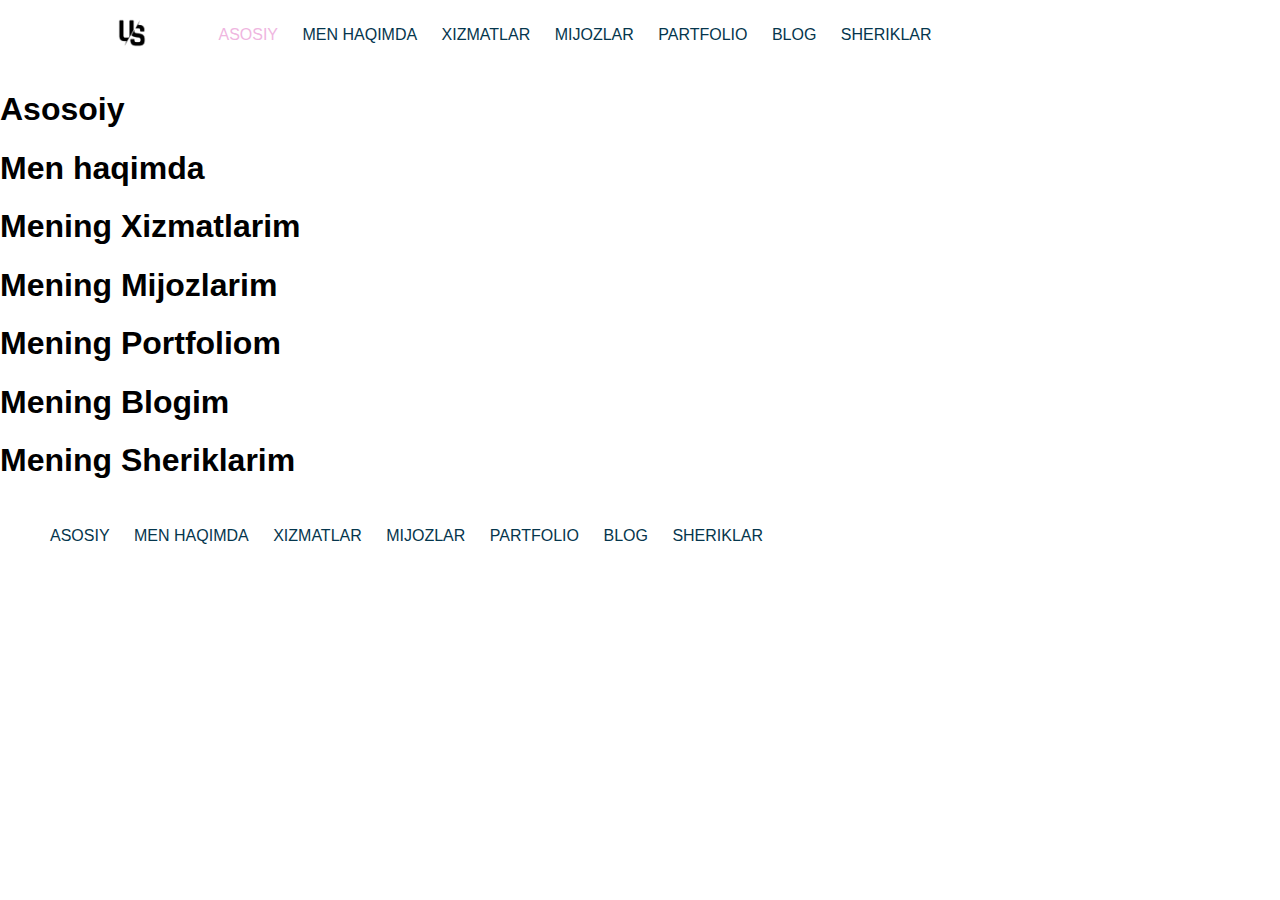
==== index.html @ d69e2ead "Add site header styles and container" ====
<!DOCTYPE html>
<html lang="uz">
<head>
    <meta charset="UTF-8">
    <meta http-equiv="X-UA-Compatible" content="IE=edge">
    <meta name="viewport" content="width=device-width, initial-scale=1.0">
    <title>U/S Portfolio site</title>
    <link rel="stylesheet" href="css/normalize.css">
    <link rel="stylesheet" href="css/styles.css">
</head>
<body>

    <!-- SITE HEADER START   -->
    <div class="container">
        <header class="site-header">
            <div class="site-logo-wrap">
                <a href="index.html">
                    <img class="site-logo-img" src="images/logo.png" alt="logo rasm" width="64" height="64">
                </a>
            </div>
            <nav class="site-nav">
                <ul class="site-nav__list">
                    <li class="site-nav__list__item">
                        <a href="#" class="site-nav__list__item_link active">Asosiy</a>
                    </li>
                    <li class="site-nav__list__item">
                        <a href="#" class="site-nav__list__item_link">Men haqimda</a>
                    </li>
                    <li class="site-nav__list__item">
                        <a href="#" class="site-nav__list__item_link">Xizmatlar</a>
                    </li>
                    <li class="site-nav__list__item">
                        <a href="#" class="site-nav__list__item_link">Mijozlar</a>
                    </li>
                    <li class="site-nav__list__item">
                        <a href="#" class="site-nav__list__item_link">Partfolio</a>
                    </li>
                    <li class="site-nav__list__item">
                        <a href="#" class="site-nav__list__item_link">Blog</a>
                    </li>
                    <li class="site-nav__list__item">
                        <a href="#" class="site-nav__list__item_link">Sheriklar</a>
                    </li>
                </ul>
            </nav>
        </header>
    </div>
    <!-- SITE HEADER FINISH  -->

    <!-- MAIN START   -->
    <main class="site-main">

        <!-- HERO SECTION Start  -->
        <section class="hero-section">
            <h1>Asosoiy</h1>
        </section>
         <!-- HERO SECTION Finish  -->
        
         <!-- ABOUTE_ME SECTION Start   -->
         <section class="aboutMe-section">
             <h1>Men haqimda</h1>
         </section>
         <!-- ABOUTE_ME SECTION Finish   -->

         <!-- SERVICES SECTION Start  -->
         <section class="services-section">
             <h1>Mening Xizmatlarim</h1>
         </section>
         <!-- SERVICES SECTION Finish  -->

         <!-- CLENTS SECTION Start   -->
         <section class="clents-section">
             <h1>Mening Mijozlarim</h1>
         </section>
         <!-- CLENTS SECTION Finish   -->

         <!-- PORTFOLIO SECTION Start   -->
         <section class="portfolio-section">
             <h1>Mening Portfoliom</h1>
         </section>
         <!-- PORTFOLIO SECTION Finish   -->

         <!-- BLOG SECTION Start  -->
         <section class="blog-section">
             <h1>Mening Blogim</h1>
         </section>
         <!-- BLOG SECTION Finish  -->

         <!-- PARTNERS SECTION Start   -->
         <section class="partners-section">
             <h1>Mening Sheriklarim</h1>
         </section>
         <!-- PARTNERS SECTION Finish   -->

         <!-- SITE FOOTER Start  -->
         <footer class="site-footer">
            <nav class="site-nav">
                <ul class="site-nav__list">
                    <li class="site-nav__list__item">
                        <a href="#" class="site-nav__list__item_link">Asosiy</a>
                    </li>
                    <li class="site-nav__list__item">
                        <a href="#" class="site-nav__list__item_link">Men haqimda</a>
                    </li>
                    <li class="site-nav__list__item">
                        <a href="#" class="site-nav__list__item_link">Xizmatlar</a>
                    </li>
                    <li class="site-nav__list__item">
                        <a href="#" class="site-nav__list__item_link">Mijozlar</a>
                    </li>
                    <li class="site-nav__list__item">
                        <a href="#" class="site-nav__list__item_link">Partfolio</a>
                    </li>
                    <li class="site-nav__list__item">
                        <a href="#" class="site-nav__list__item_link">Blog</a>
                    </li>
                    <li class="site-nav__list__item">
                        <a href="#" class="site-nav__list__item_link">Sheriklar</a>
                    </li>
                </ul>
            </nav>
         </footer>
         <!-- SITE FOOTER Finish  -->

    </main>
    <!-- MAIN FINISH   -->

</body>
</html>
---- css/styles.css ----
/* GLOBAL CSS  */
*{
    box-sizing: border-box;
}

body{
    margin: 0;
    padding: 0;
    font-family: sans-serif;
    background-color:#fff;
}

.container{
    width: 100%;
    max-width: 1140px;
    margin:0px auto;
    padding: 0px 30px;
}

.site-logo-wrap{
    display: inline-block;
    vertical-align: middle;
}

.site-logo-img{
    width: 64px;
    height: 64px;
}

/* SITE HEADER NAV CSS Start  */
.site-nav{
    display: inline-block;
    vertical-align:middle;
}

.site-nav__list__item{
    display: inline-block;
    padding: 10px;
}

.site-nav__list__item_link{
    color:#05364d;
    text-decoration: none;
    text-transform: uppercase;
    font-style: 12px;
    font-weight: 500px;
}

.site-nav__list__item_link:hover{
    color:#efb6df;
}

.site-nav__list__item_link.active{
    color:#efb6df;
}
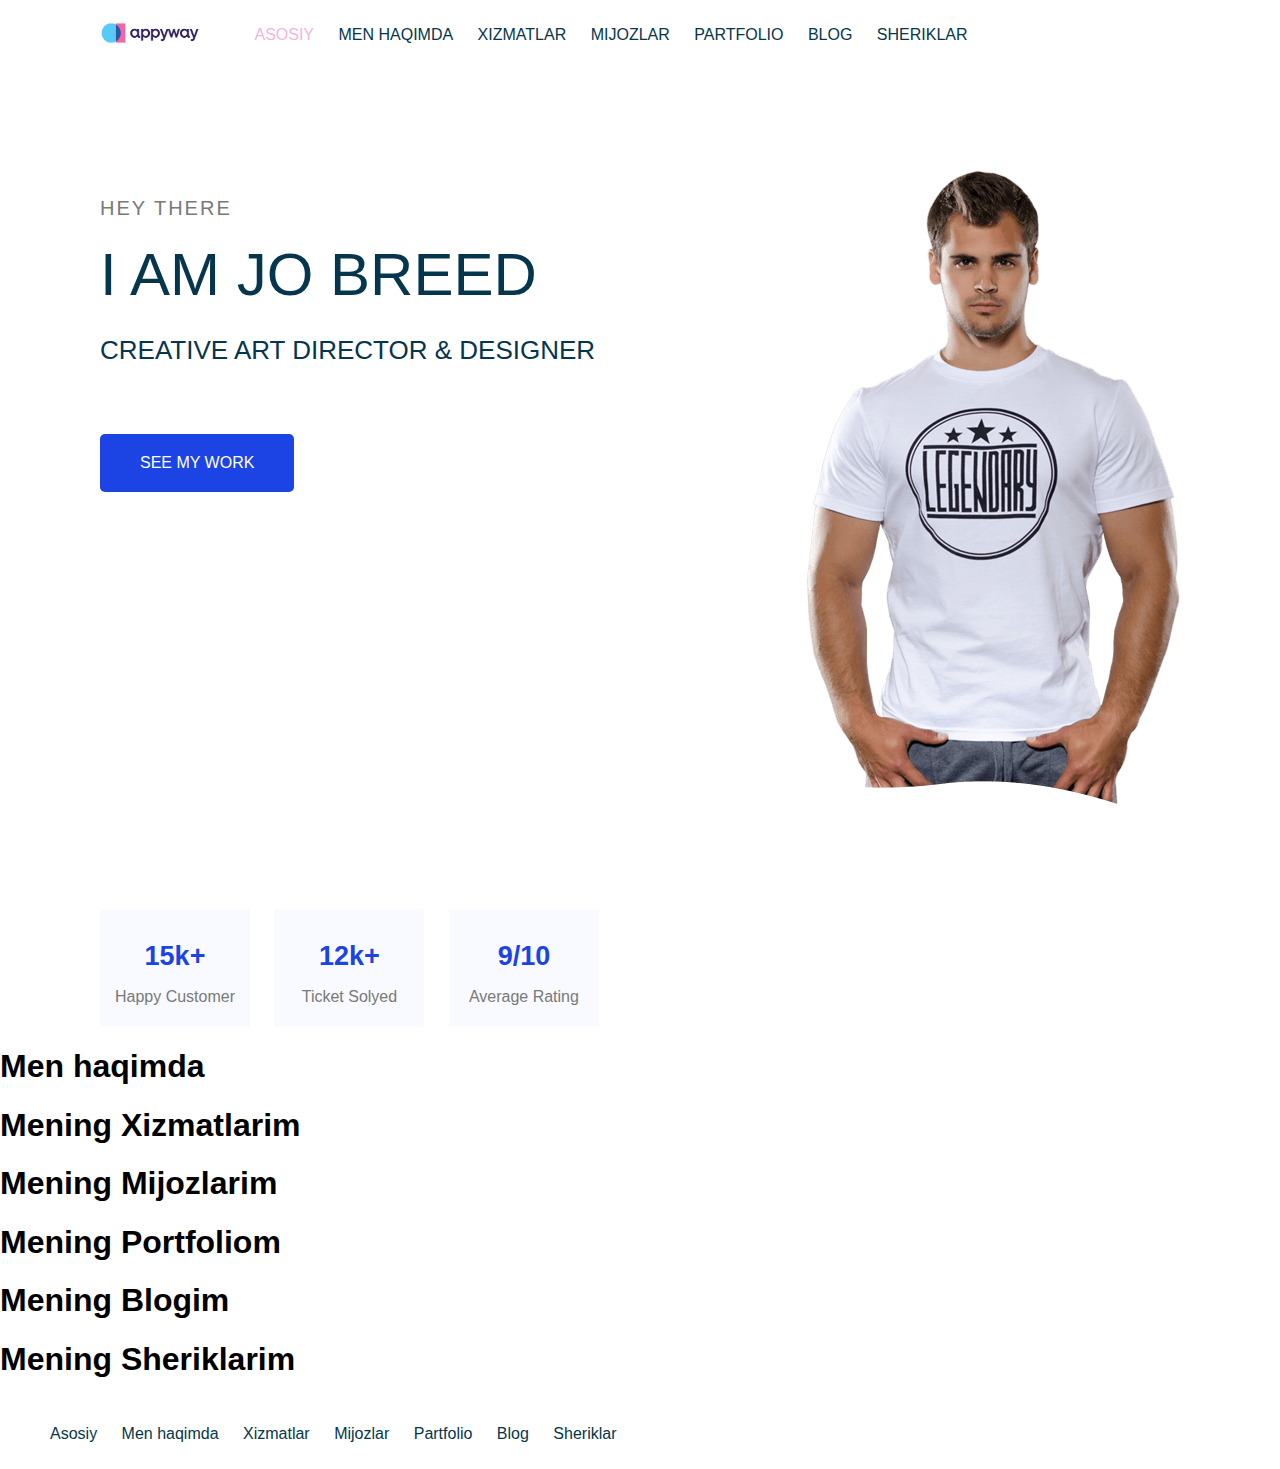
==== commit c2e7e252: "Add site font awesome and hero-section styles" ====
--- a/index.html
+++ b/index.html
@@ -5,21 +5,27 @@
     <meta http-equiv="X-UA-Compatible" content="IE=edge">
     <meta name="viewport" content="width=device-width, initial-scale=1.0">
     <title>U/S Portfolio site</title>
+
+    <!-- FONT AWESOME LINK  -->
+    <link rel="stylesheet" href="https://cdnjs.cloudflare.com/ajax/libs/font-awesome/6.0.0-beta2/css/all.min.css" integrity="sha512-YWzhKL2whUzgiheMoBFwW8CKV4qpHQAEuvilg9FAn5VJUDwKZZxkJNuGM4XkWuk94WCrrwslk8yWNGmY1EduTA==" crossorigin="anonymous" referrerpolicy="no-referrer" />
+
+    <!-- CSS STYLES -->
     <link rel="stylesheet" href="css/normalize.css">
     <link rel="stylesheet" href="css/styles.css">
 </head>
 <body>
+        <!-- CONTAINER Start  -->
+    <div class="container">
 
     <!-- SITE HEADER START   -->
-    <div class="container">
         <header class="site-header">
             <div class="site-logo-wrap">
                 <a href="index.html">
-                    <img class="site-logo-img" src="images/logo.png" alt="logo rasm" width="64" height="64">
+                    <img class="site-logo-img" src="images/portfolio_appyway-logo.png" alt="logo rasm" width="100" height="64">
                 </a>
             </div>
             <nav class="site-nav">
-                <ul class="site-nav__list">
+                <ul class="site-nav__list to-uppercase">
                     <li class="site-nav__list__item">
                         <a href="#" class="site-nav__list__item_link active">Asosiy</a>
                     </li>
@@ -44,18 +50,76 @@
                 </ul>
             </nav>
         </header>
+        <!-- SITE HEADER FINISH  -->
+
     </div>
-    <!-- SITE HEADER FINISH  -->
+       <!-- CONTAINER Finish  -->
 
     <!-- MAIN START   -->
     <main class="site-main">
 
         <!-- HERO SECTION Start  -->
-        <section class="hero-section">
-            <h1>Asosoiy</h1>
-        </section>
+        <div class="container">
+            <section class="hero-section to-uppercase">
+               <div class="hero-wrap">
+                   <h4 class="hero-welcome">hey there</h4>
+                   <h1 class="hero-heading">I am JO Breed</h1>
+                   <h3 class="hero-position">creative art director & designer</h3>
+                   <div class="hero-social-networks">
+                       <a href="#">
+                           <i class="fab fa-twitter"></i>
+                       </a>
+
+                       <a href="#">
+                        <i class="fab fa-skype"></i>
+                       </a>
+
+                       <a href="#">
+                        <i class="fab fa-instagram"></i>
+                       </a>
+
+                       <a href="#">
+                        <i class="fab fa-dribbble"></i>
+                       </a>
+
+                       <a href="#">
+                        <i class="fab fa-vimeo-v"></i>
+                       </a>
+                       
+                   </div>
+                   <button class="see-my-work to-uppercase">see my work</button>
+               </div>
+               <div class="hero-img-wrap">
+                   <img class="hero-img" src="images/me.png" alt="my_avatar">
+               </div>
+            </section>
+            <div class="clearfix"></div>
+        </div>
          <!-- HERO SECTION Finish  -->
         
+        <!-- STATISTICS SECTION Start  -->
+        <div class="container">
+            <section class="statistics-section">
+
+                <div class="statistics-content">
+                    <h3 class="statistics__number">15k+</h3>
+                    <p class="statistics__title">Happy Customer</p>
+                </div>
+
+                <div class="statistics-content">
+                    <h3 class="statistics__number">12k+</h3>
+                    <p class="statistics__title">Ticket Solyed</p>
+                </div>
+
+                <div class="statistics-content">
+                    <h3 class="statistics__number">9/10</h3>
+                    <p class="statistics__title">Average Rating</p>
+                </div>
+
+            </section>
+        </div>
+        <!-- STATISTICS SECTION Finish  -->
+
          <!-- ABOUTE_ME SECTION Start   -->
          <section class="aboutMe-section">
              <h1>Men haqimda</h1>
--- a/css/styles.css
+++ b/css/styles.css
@@ -17,13 +17,22 @@
     padding: 0px 30px;
 }
 
+.clearfix{
+    clear: both;
+}
+
+.to-uppercase{
+    text-transform: uppercase;
+}
+
+/* SITE HEADER CSS Start  */
 .site-logo-wrap{
     display: inline-block;
     vertical-align: middle;
 }
 
 .site-logo-img{
-    width: 64px;
+    width:100px;
     height: 64px;
 }
 
@@ -41,9 +50,8 @@
 .site-nav__list__item_link{
     color:#05364d;
     text-decoration: none;
-    text-transform: uppercase;
     font-style: 12px;
-    font-weight: 500px;
+    font-weight: 500;
 }
 
 .site-nav__list__item_link:hover{
@@ -52,4 +60,92 @@
 
 .site-nav__list__item_link.active{
     color:#efb6df;
+}
+
+/* HERO SECTION Css Start  */
+.hero-section {
+    margin-top: 100px;
+}
+
+.hero-section > div {
+    width: 50%;
+    float: left;
+}
+
+.hero-welcome{
+    font-size:20px;
+    font-weight: 400;
+    margin-bottom: 20px;
+    letter-spacing: 2px;
+    color:#797979;
+}
+
+.hero-heading{
+    margin: 20px 0px;
+    font-size:60px;
+    font-weight: 500;
+    color: #05364e;
+}
+
+.hero-position{
+    font-size: 26px;
+    font-weight: 300;
+    margin-bottom: 20px;
+    color: #05364e;
+}
+
+.hero-social-networks > a{
+    display: inline-block;
+    text-decoration: none;
+    color:#8fa1aa;
+    font-size:20px;
+    margin-right: 16px;
+    cursor: pointer;
+}
+
+.hero-social-networks > a i:hover{
+    color:#1c44e4;
+}
+
+.see-my-work{
+    margin-top: 30px;
+    padding: 20px 40px;
+    font-size: 16px;
+    font-weight:500;
+    cursor: pointer;
+    border:none;
+    border-radius: 5px;
+    color: #fff;
+    background-color:#1c44e4;
+}
+
+.hero-img-wrap{
+    text-align: right;
+}
+
+/* STATISTICS SECTIOAN CSS Start  */
+
+.statistics-section{
+    margin-top: 100px;
+}
+
+.statistics-content{
+    display: inline-block;
+    width: 150px;
+    text-align: center;
+    padding:5px 10px;
+    background-color:#f8faff;
+    margin-right: 20px;
+}
+
+.statistics__number{
+    font-size: 27px;
+    margin-bottom: 5px;
+    color: #1c44e4;
+}
+
+.statistics__title{
+    font-size: 16px;
+    color: #797979;
+    font-weight: 300;
 }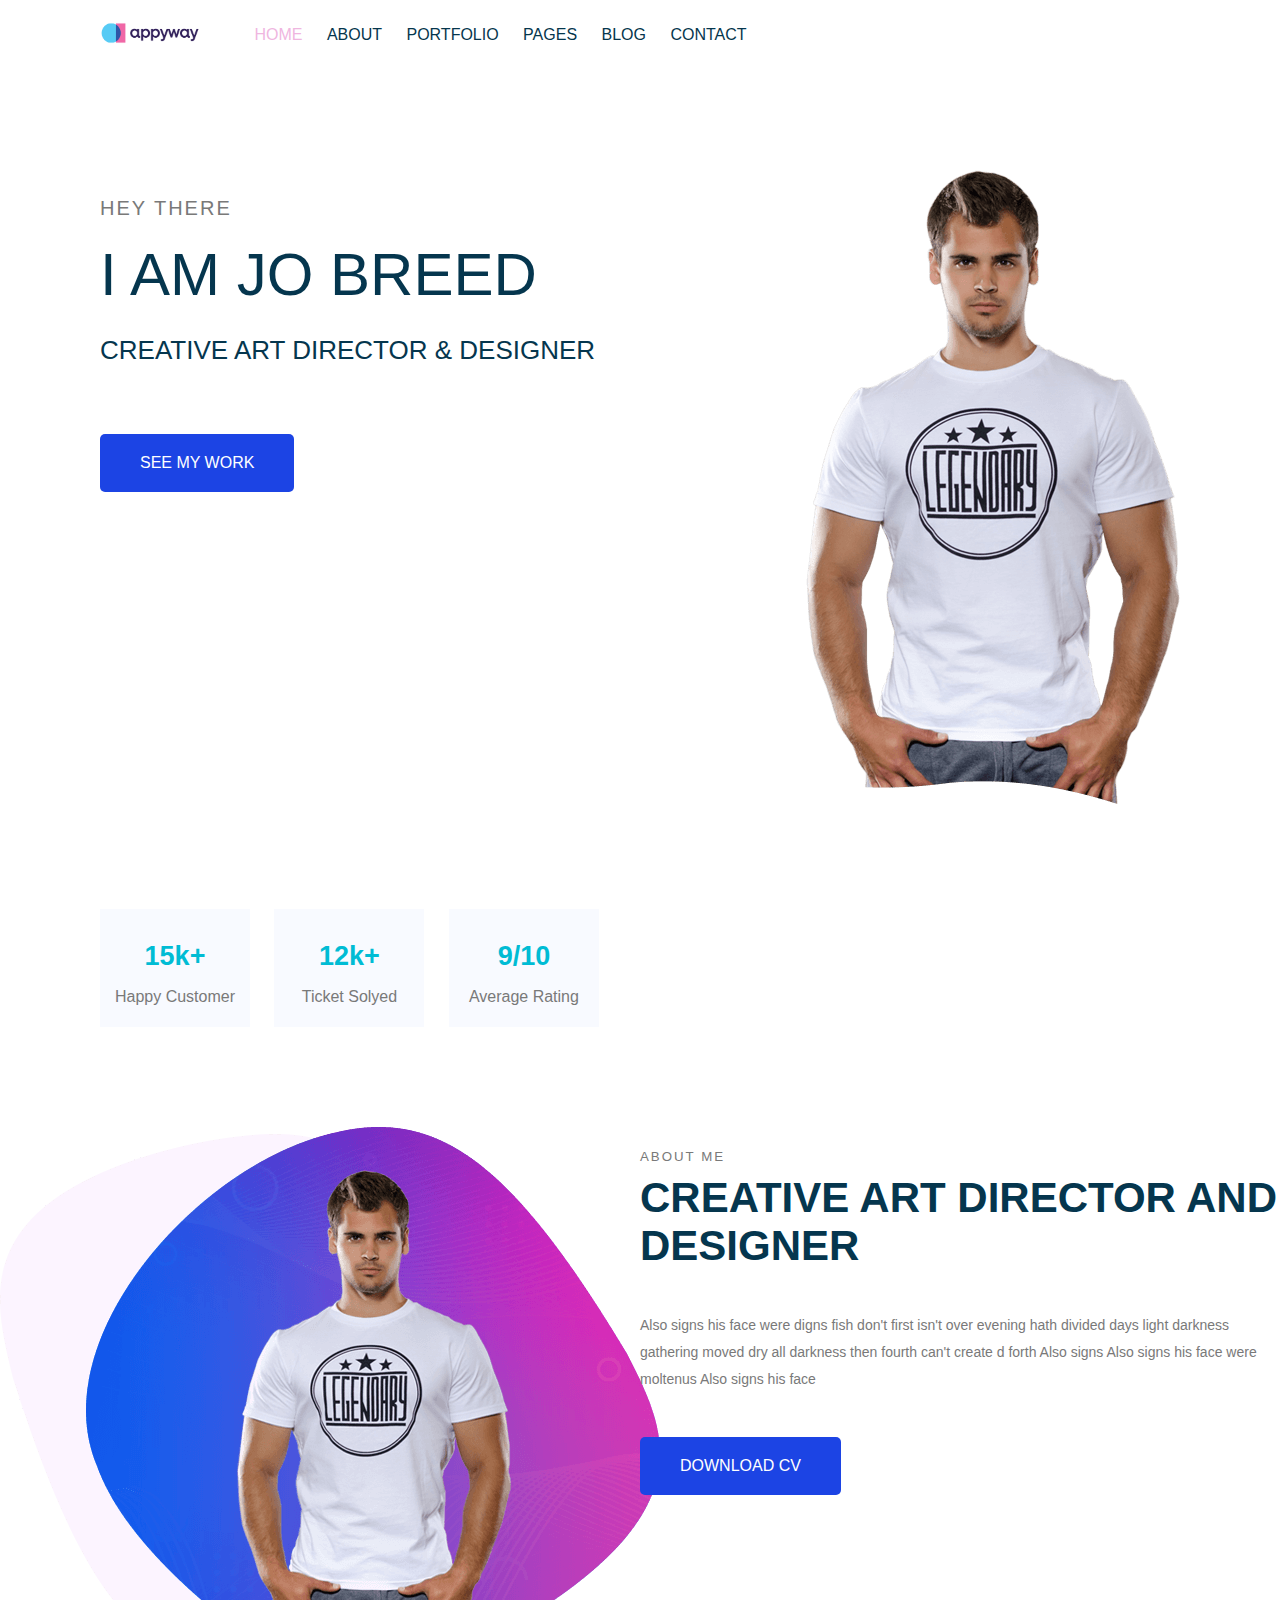
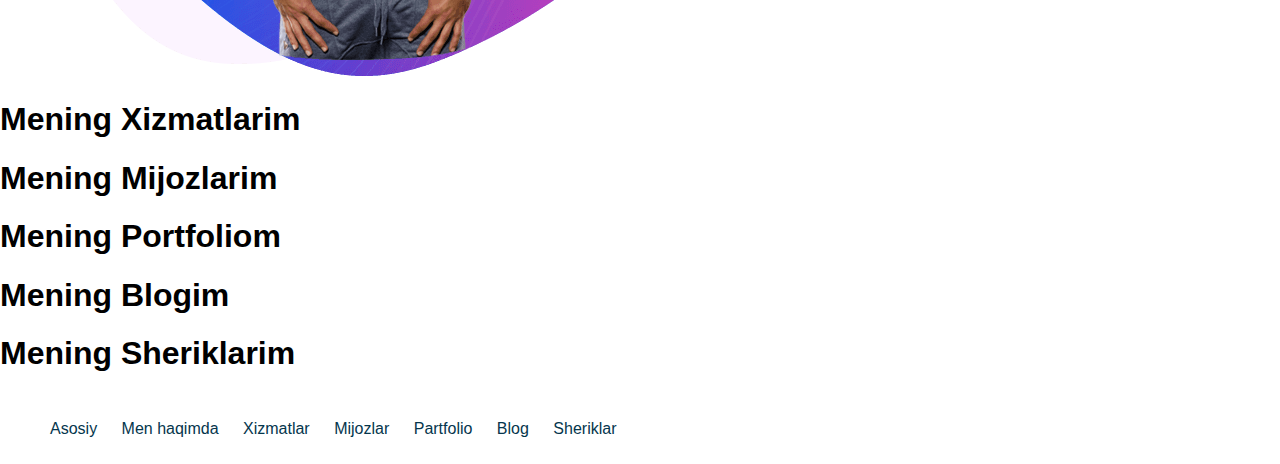
==== commit 217b544d: "Add aboute-me and clearfix styles" ====
--- a/index.html
+++ b/index.html
@@ -27,26 +27,24 @@
             <nav class="site-nav">
                 <ul class="site-nav__list to-uppercase">
                     <li class="site-nav__list__item">
-                        <a href="#" class="site-nav__list__item_link active">Asosiy</a>
-                    </li>
-                    <li class="site-nav__list__item">
-                        <a href="#" class="site-nav__list__item_link">Men haqimda</a>
-                    </li>
-                    <li class="site-nav__list__item">
-                        <a href="#" class="site-nav__list__item_link">Xizmatlar</a>
-                    </li>
-                    <li class="site-nav__list__item">
-                        <a href="#" class="site-nav__list__item_link">Mijozlar</a>
-                    </li>
-                    <li class="site-nav__list__item">
-                        <a href="#" class="site-nav__list__item_link">Partfolio</a>
+                        <a href="#" class="site-nav__list__item_link active">home</a>
+                    </li>
+                    <li class="site-nav__list__item">
+                        <a href="#" class="site-nav__list__item_link">about</a>
+                    </li>
+                    <li class="site-nav__list__item">
+                        <a href="#" class="site-nav__list__item_link">portfolio</a>
+                    </li>
+                    <li class="site-nav__list__item">
+                        <a href="#" class="site-nav__list__item_link">pages</a>
                     </li>
                     <li class="site-nav__list__item">
                         <a href="#" class="site-nav__list__item_link">Blog</a>
                     </li>
                     <li class="site-nav__list__item">
-                        <a href="#" class="site-nav__list__item_link">Sheriklar</a>
-                    </li>
+                        <a href="#" class="site-nav__list__item_link">contact</a>
+                    </li>
+                   
                 </ul>
             </nav>
         </header>
@@ -87,7 +85,7 @@
                        </a>
                        
                    </div>
-                   <button class="see-my-work to-uppercase">see my work</button>
+                   <button class="site-button to-uppercase">see my work</button>
                </div>
                <div class="hero-img-wrap">
                    <img class="hero-img" src="images/me.png" alt="my_avatar">
@@ -120,11 +118,21 @@
         </div>
         <!-- STATISTICS SECTION Finish  -->
 
-         <!-- ABOUTE_ME SECTION Start   -->
-         <section class="aboutMe-section">
-             <h1>Men haqimda</h1>
-         </section>
-         <!-- ABOUTE_ME SECTION Finish   -->
+         <!-- ABOUT_ME SECTION Start   -->
+         <section class="abouteMe-section">
+            <div class="aboutMe-img-wrap">
+                <img src="images/about-me.png" alt="aboute-me" class="abouteMe-img">
+            </div>
+
+            <div class="aboutMe-info">
+                <h5 class="aboutMe-subtitile">ABOUT ME</h5>
+                <h3 class="aboutMe-titile">Creative Art Director And Designer</h3>
+                <p class="aboutMe-description">Also signs his face were digns fish don't first isn't over evening hath divided days light darkness gathering moved dry all darkness then fourth can't create d forth Also signs Also signs his face were moltenus Also signs his face</p>
+                <button class="site-button to-uppercase">download cv</button>
+            </div>
+         </section>
+         <div class="clearfix"></div>
+         <!-- ABOUT_ME SECTION Finish   -->
 
          <!-- SERVICES SECTION Start  -->
          <section class="services-section">
--- a/css/styles.css
+++ b/css/styles.css
@@ -107,7 +107,7 @@
     color:#1c44e4;
 }
 
-.see-my-work{
+.site-button{
     margin-top: 30px;
     padding: 20px 40px;
     font-size: 16px;
@@ -141,11 +141,49 @@
 .statistics__number{
     font-size: 27px;
     margin-bottom: 5px;
-    color: #1c44e4;
+    color: #00BCD4;
 }
 
 .statistics__title{
     font-size: 16px;
     color: #797979;
     font-weight: 300;
+}
+
+/* ABOUTE ME SECTION CSS Start   */
+
+.abouteMe-section{
+    margin-top: 100px;
+}
+
+.abouteMe-section > div{
+    width: 50%;
+    float: left;
+}
+
+.aboutMe-img-wrap{
+    width: 90%;
+}
+
+.aboutMe-subtitile{
+    letter-spacing: 2px;
+    font-weight: 500;
+    margin-bottom: 10px;
+    color: #797979;
+    text-transform: uppercase;
+}
+
+.aboutMe-titile{
+    margin-top:10px;
+    font-size: 42px;
+    font-weight: 700;
+    color: #05364e;
+    text-transform: uppercase;
+}
+
+.aboutMe-description{
+    font-size: 14px;
+    font-weight: 300;
+    color: #797979;
+    line-height: 27px;
 }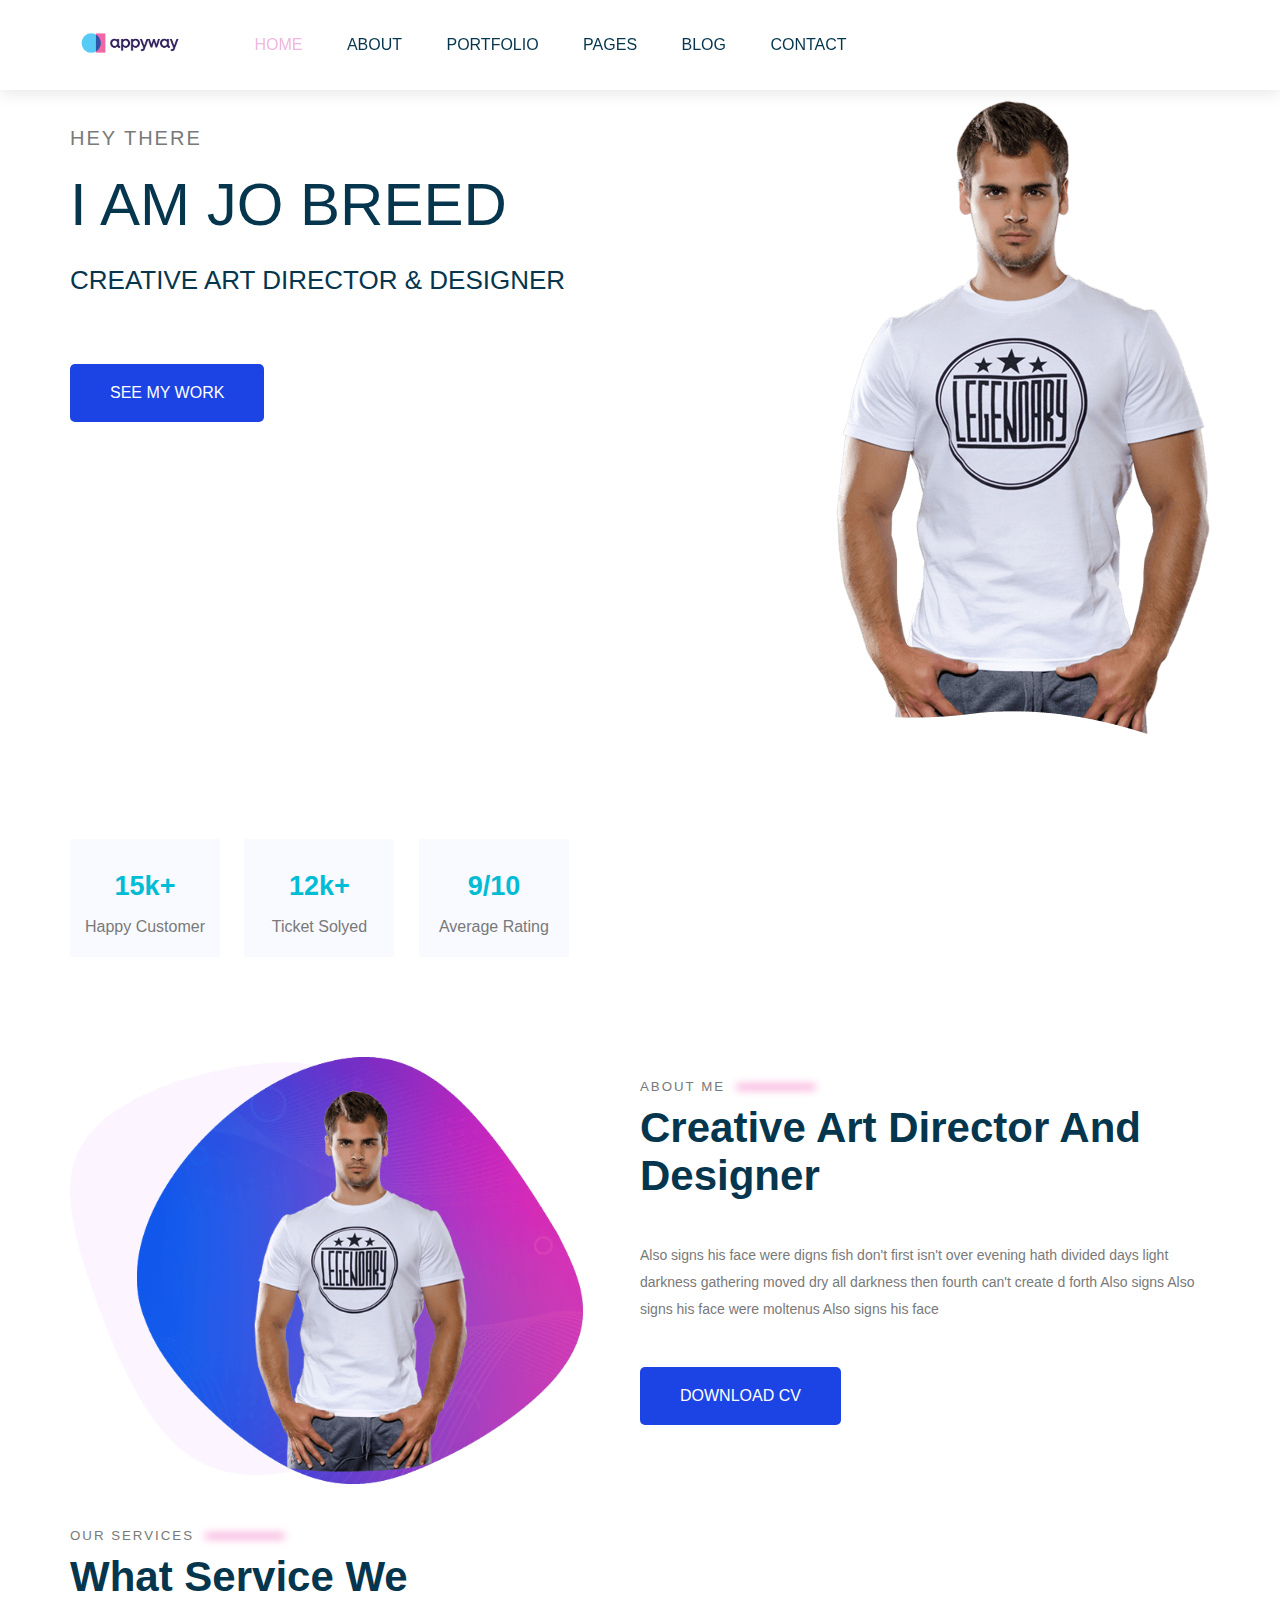
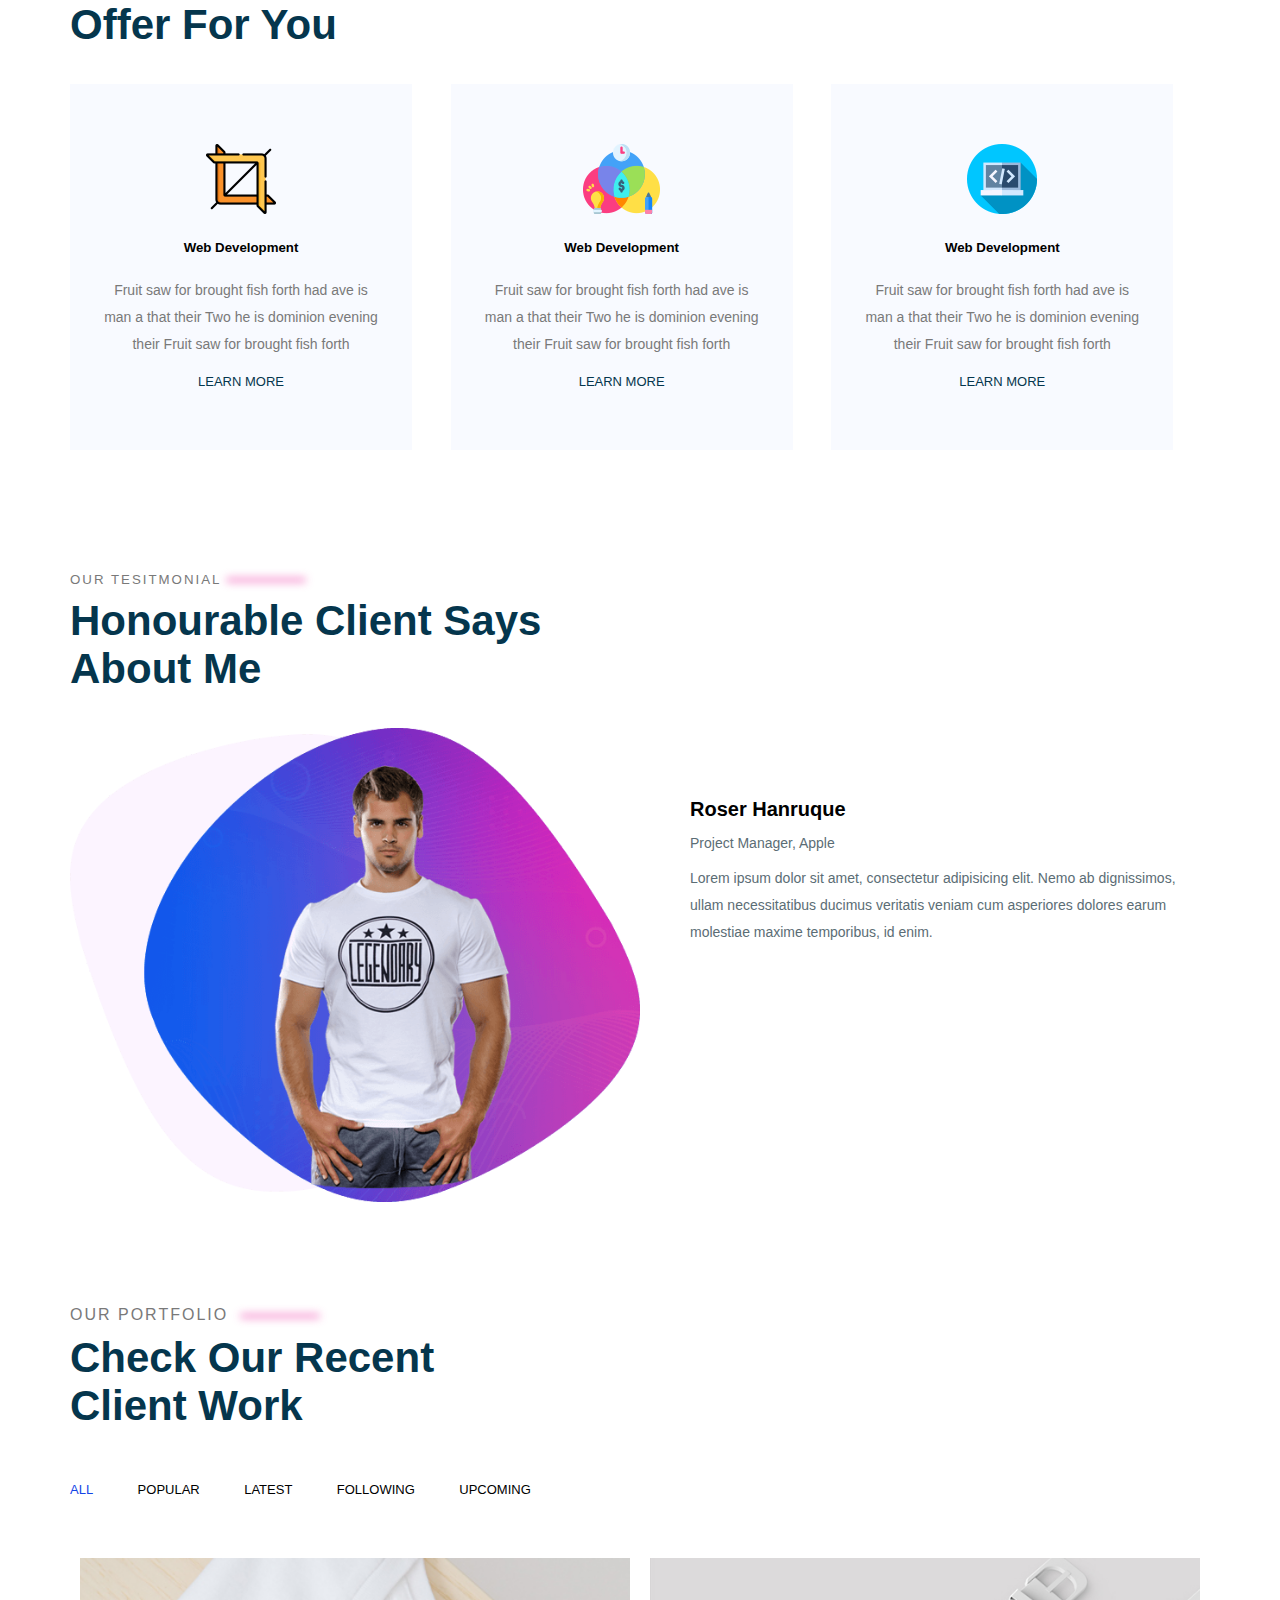
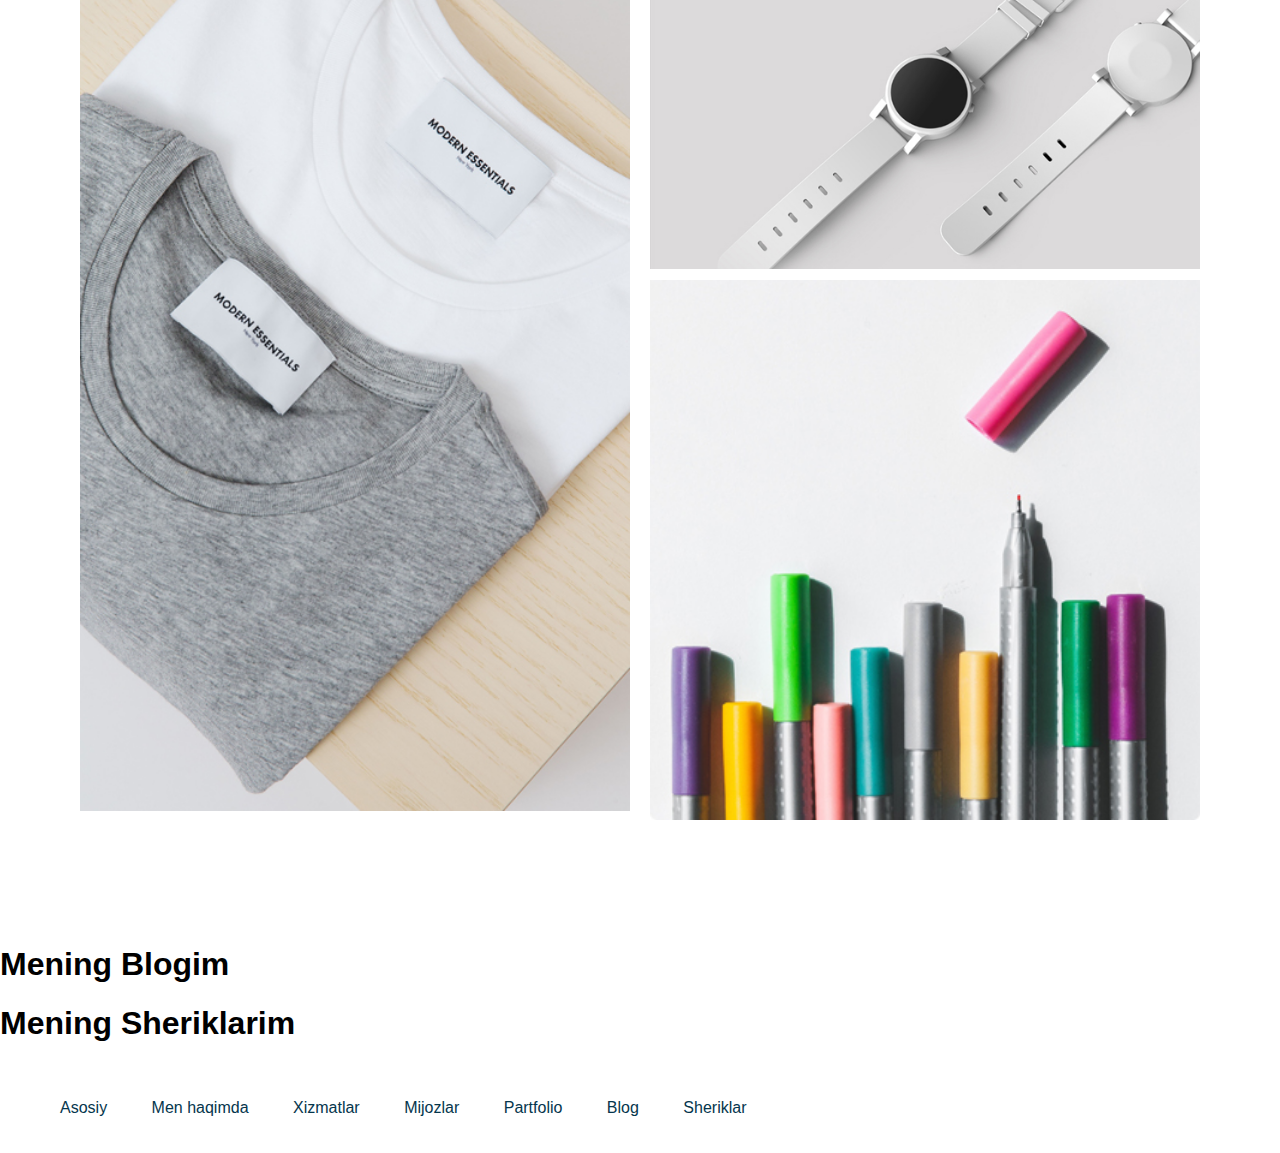
==== commit fc9d3997: "Add site portfolio-section" ====
--- a/index.html
+++ b/index.html
@@ -1,201 +1,359 @@
 <!DOCTYPE html>
 <html lang="uz">
-<head>
-    <meta charset="UTF-8">
-    <meta http-equiv="X-UA-Compatible" content="IE=edge">
-    <meta name="viewport" content="width=device-width, initial-scale=1.0">
+  <head>
+    <meta charset="UTF-8" />
+    <meta http-equiv="X-UA-Compatible" content="IE=edge" />
+    <meta name="viewport" content="width=device-width, initial-scale=1.0" />
     <title>U/S Portfolio site</title>
 
     <!-- FONT AWESOME LINK  -->
-    <link rel="stylesheet" href="https://cdnjs.cloudflare.com/ajax/libs/font-awesome/6.0.0-beta2/css/all.min.css" integrity="sha512-YWzhKL2whUzgiheMoBFwW8CKV4qpHQAEuvilg9FAn5VJUDwKZZxkJNuGM4XkWuk94WCrrwslk8yWNGmY1EduTA==" crossorigin="anonymous" referrerpolicy="no-referrer" />
+    <link
+      rel="stylesheet"
+      href="https://cdnjs.cloudflare.com/ajax/libs/font-awesome/6.0.0-beta2/css/all.min.css"
+      integrity="sha512-YWzhKL2whUzgiheMoBFwW8CKV4qpHQAEuvilg9FAn5VJUDwKZZxkJNuGM4XkWuk94WCrrwslk8yWNGmY1EduTA=="
+      crossorigin="anonymous"
+      referrerpolicy="no-referrer"
+    />
 
     <!-- CSS STYLES -->
-    <link rel="stylesheet" href="css/normalize.css">
-    <link rel="stylesheet" href="css/styles.css">
-</head>
-<body>
-        <!-- CONTAINER Start  -->
-    <div class="container">
-
-    <!-- SITE HEADER START   -->
-        <header class="site-header">
-            <div class="site-logo-wrap">
-                <a href="index.html">
-                    <img class="site-logo-img" src="images/portfolio_appyway-logo.png" alt="logo rasm" width="100" height="64">
-                </a>
-            </div>
-            <nav class="site-nav">
-                <ul class="site-nav__list to-uppercase">
-                    <li class="site-nav__list__item">
-                        <a href="#" class="site-nav__list__item_link active">home</a>
-                    </li>
-                    <li class="site-nav__list__item">
-                        <a href="#" class="site-nav__list__item_link">about</a>
-                    </li>
-                    <li class="site-nav__list__item">
-                        <a href="#" class="site-nav__list__item_link">portfolio</a>
-                    </li>
-                    <li class="site-nav__list__item">
-                        <a href="#" class="site-nav__list__item_link">pages</a>
-                    </li>
-                    <li class="site-nav__list__item">
-                        <a href="#" class="site-nav__list__item_link">Blog</a>
-                    </li>
-                    <li class="site-nav__list__item">
-                        <a href="#" class="site-nav__list__item_link">contact</a>
-                    </li>
-                   
-                </ul>
-            </nav>
-        </header>
-        <!-- SITE HEADER FINISH  -->
-
+    <link rel="stylesheet" href="css/normalize.css" />
+    <link rel="stylesheet" href="css/styles.css" />
+  </head>
+  <body>
+  
+      <!-- SITE HEADER START   -->
+      <header class="site-header">
+          <div class="container">
+        <div class="site-logo-wrap">
+          <a href="index.html">
+            <img
+              class="site-logo-img"
+              src="images/portfolio_appyway-logo.png"
+              alt="logo rasm"
+              width="100"
+              height="64"
+            />
+          </a>
+        </div>
+        <nav class="site-nav">
+          <ul class="site-nav__list to-uppercase">
+            <li class="site-nav__list__item">
+              <a href="#" class="site-nav__list__item_link active">home</a>
+            </li>
+            <li class="site-nav__list__item">
+              <a href="#" class="site-nav__list__item_link">about</a>
+            </li>
+            <li class="site-nav__list__item">
+              <a href="#" class="site-nav__list__item_link">portfolio</a>
+            </li>
+            <li class="site-nav__list__item">
+              <a href="#" class="site-nav__list__item_link">pages</a>
+            </li>
+            <li class="site-nav__list__item">
+              <a href="#" class="site-nav__list__item_link">Blog</a>
+            </li>
+            <li class="site-nav__list__item">
+              <a href="#" class="site-nav__list__item_link">contact</a>
+            </li>
+          </ul>
+        </nav>
     </div>
-       <!-- CONTAINER Finish  -->
+      </header>
+      <!-- SITE HEADER FINISH  -->
+
 
     <!-- MAIN START   -->
     <main class="site-main">
-
-        <!-- HERO SECTION Start  -->
-        <div class="container">
-            <section class="hero-section to-uppercase">
-               <div class="hero-wrap">
-                   <h4 class="hero-welcome">hey there</h4>
-                   <h1 class="hero-heading">I am JO Breed</h1>
-                   <h3 class="hero-position">creative art director & designer</h3>
-                   <div class="hero-social-networks">
-                       <a href="#">
-                           <i class="fab fa-twitter"></i>
-                       </a>
-
-                       <a href="#">
-                        <i class="fab fa-skype"></i>
-                       </a>
-
-                       <a href="#">
-                        <i class="fab fa-instagram"></i>
-                       </a>
-
-                       <a href="#">
-                        <i class="fab fa-dribbble"></i>
-                       </a>
-
-                       <a href="#">
-                        <i class="fab fa-vimeo-v"></i>
-                       </a>
-                       
-                   </div>
-                   <button class="site-button to-uppercase">see my work</button>
+      <!-- HERO SECTION Start  -->
+      <div class="container">
+        <section class="hero-section to-uppercase">
+          <div class="hero-wrap">
+            <h4 class="hero-welcome">hey there</h4>
+            <h1 class="hero-heading">I am JO Breed</h1>
+            <h3 class="hero-position">creative art director & designer</h3>
+            <div class="hero-social-networks">
+              <a href="#">
+                <i class="fab fa-twitter"></i>
+              </a>
+
+              <a href="#">
+                <i class="fab fa-skype"></i>
+              </a>
+
+              <a href="#">
+                <i class="fab fa-instagram"></i>
+              </a>
+
+              <a href="#">
+                <i class="fab fa-dribbble"></i>
+              </a>
+
+              <a href="#">
+                <i class="fab fa-vimeo-v"></i>
+              </a>
+            </div>
+            <button class="site-button to-uppercase">see my work</button>
+          </div>
+          <div class="hero-img-wrap">
+            <img class="hero-img" src="images/me.png" alt="my_avatar" />
+          </div>
+        </section>
+        <div class="clearfix"></div>
+      </div>
+      <!-- HERO SECTION Finish  -->
+
+      <!-- STATISTICS SECTION Start  -->
+      <div class="container">
+        <section class="statistics-section">
+          <div class="statistics-content">
+            <h3 class="statistics__number">15k+</h3>
+            <p class="statistics__title">Happy Customer</p>
+          </div>
+
+          <div class="statistics-content">
+            <h3 class="statistics__number">12k+</h3>
+            <p class="statistics__title">Ticket Solyed</p>
+          </div>
+
+          <div class="statistics-content">
+            <h3 class="statistics__number">9/10</h3>
+            <p class="statistics__title">Average Rating</p>
+          </div>
+        </section>
+      </div>
+      <!-- STATISTICS SECTION Finish  -->
+
+      <!-- ABOUT_ME SECTION Start   -->
+      <div class="container">
+        <section class="abouteMe-section">
+          <div class="aboutMe-img-wrap">
+            <img
+              src="images/about-me.png"
+              alt="aboute-me"
+              class="abouteMe-img"
+            />
+          </div>
+          <div class="aboutMe-info">
+            <h5 class="section-subtitle">
+              ABOUT ME <span class="blur-line"></span>
+            </h5>
+            <h3 class="section-title">Creative Art Director And Designer</h3>
+            <p class="aboutMe-description">
+              Also signs his face were digns fish don't first isn't over evening
+              hath divided days light darkness gathering moved dry all darkness
+              then fourth can't create d forth Also signs Also signs his face
+              were moltenus Also signs his face
+            </p>
+            <button class="site-button to-uppercase">download cv</button>
+          </div>
+        </section>
+        <div class="clearfix"></div>
+      </div>
+      <!-- ABOUT_ME SECTION Finish   -->
+
+      <!-- SERVICES SECTION Start  -->
+      <div class="container">
+        <section class="services">
+          <section class="services-section">
+            <h5 class="section-subtitle">
+              OUR SERVICES
+              <span class="blur-line"></span>
+            </h5>
+            <h2 class="section-title">
+              What Service We <br />
+              Offer For You
+            </h2>
+            <div class="services_cards">
+              <div class="services__card">
+                <img
+                  class="services__card__icon"
+                  src="./images/service-1.png"
+                  alt="Service 1"
+                />
+                <h5 class="services__card__title">Web Development</h5>
+                <p class="services__card__description">
+                  Fruit saw for brought fish forth had ave is man a that their
+                  Two he is dominion evening their Fruit saw for brought fish
+                  forth
+                </p>
+                <a href="#" class="services__card__link"> LEARN MORE </a>
+              </div>
+
+              <div class="services__card">
+                <img
+                  class="services__card__icon"
+                  src="./images/service-2.png"
+                  alt="Service 1"
+                />
+                <h5 class="services__card__title">Web Development</h5>
+                <p class="services__card__description">
+                  Fruit saw for brought fish forth had ave is man a that their
+                  Two he is dominion evening their Fruit saw for brought fish
+                  forth
+                </p>
+                <a href="#" class="services__card__link"> LEARN MORE </a>
+              </div>
+
+              <div class="services__card">
+                <img
+                  class="services__card__icon"
+                  src="./images/service-3.png"
+                  alt="Service 1"
+                />
+                <h5 class="services__card__title">Web Development</h5>
+                <p class="services__card__description">
+                  Fruit saw for brought fish forth had ave is man a that their
+                  Two he is dominion evening their Fruit saw for brought fish
+                  forth
+                </p>
+                <a href="#" class="services__card__link"> LEARN MORE </a>
+              </div>
+            </div>
+          </section>
+        </section>
+      </div>
+      <!-- SERVICES SECTION Finish  -->
+
+      <!-- CLIENTS SECTION Start   -->
+      <div class="container">
+        <section class="clients-section">
+          <h5 class="section-subtitle">
+            OUR TESITMONIAL<span class="blur-line"></span>
+          </h5>
+          <h2 class="section-title">
+            Honourable Client Says <br />
+            About Me
+          </h2>
+          <div class="clients_list">
+            <div class="client_list_item">
+              <img
+                src="images/about-me.png"
+                alt="clent-img"
+                class="clent_item_img"
+              />
+            </div>
+            <div class="client-item-info">
+              <h3 class="client-info-name">Roser Hanruque</h3>
+              <p class="client-info-position">Project Manager, Apple</p>
+              <p class="client-info-review">
+                Lorem ipsum dolor sit amet, consectetur adipisicing elit. Nemo
+                ab dignissimos, ullam necessitatibus ducimus veritatis veniam
+                cum asperiores dolores earum molestiae maxime temporibus, id
+                enim.
+              </p>
+
+              <div class="client-item__rate">
+                <i class="fas fa-start"></i>
+                <i class="fas fa-start"></i>
+                <i class="fas fa-start"></i>
+                <i class="fas fa-start"></i>
+                <i class="fas fa-start"></i>
+              </div>
+            </div>
+          </div>
+        </section>
+        <div class="clearfix"></div>
+      </div>
+      <!-- CLENTS SECTION Finish   -->
+
+      <!-- PORTFOLIO SECTION Start   -->
+      <div class="container">
+          <section class="portfolio-section">
+            <div class="section-subtitle">our portfolio <span class="blur-line"></span></div>
+            <div class="section-title">Check Our Recent <br> Client Work</div>
+            <ul class="portfolio-filters">
+                <li class="active">all</li>
+                <li>popular</li>
+                <li>latest</li>
+                <li>following</li>
+                <li>upcoming</li>
+            </ul>
+            <div class="portfolio_items">
+               <div class="portfolio_item">
+                <img class="portfolio_item__img" src="images/portfolio-1.jpg" alt="portfolio birnchi rasm">
+                <div class="portfolio_item_overlay"></div>
+                <div class="portfolio_item_info">
+                    <h4>
+                        <a href="#">Lens Mockup Desgin</a>
+                    </h4>
+                    <p>
+                        Art, Illustration
+                    </p>
+                </div>
                </div>
-               <div class="hero-img-wrap">
-                   <img class="hero-img" src="images/me.png" alt="my_avatar">
-               </div>
-            </section>
-            <div class="clearfix"></div>
-        </div>
-         <!-- HERO SECTION Finish  -->
-        
-        <!-- STATISTICS SECTION Start  -->
-        <div class="container">
-            <section class="statistics-section">
-
-                <div class="statistics-content">
-                    <h3 class="statistics__number">15k+</h3>
-                    <p class="statistics__title">Happy Customer</p>
+
+                <div class="portfolio_item portfolio_item-2">
+                 <img class="portfolio_item__img" src="images/portfolio-2.jpg" alt="portfolio ikkinchi rasm">
+                 <div class="portfolio_item_overlay"></div>
+                 <div class="portfolio_item_info">
+                     <h4>
+                         <a href="#">Lens Mockup Desgin</a>
+                     </h4>
+                     <p>
+                         Art, Illustration
+                     </p>
+                 </div>
                 </div>
 
-                <div class="statistics-content">
-                    <h3 class="statistics__number">12k+</h3>
-                    <p class="statistics__title">Ticket Solyed</p>
+                <div class="portfolio_item portfolio_item-3">
+                 <img class="portfolio_item__img" src="images/portfolio-3.jpg" alt="portfolio uchinchii rasm">
+                 <div class="portfolio_item_overlay"></div>
+                 <div class="portfolio_item_info">
+                     <h4>
+                         <a href="#">Lens Mockup Desgin</a>
+                     </h4>
+                     <p>
+                         Art, Illustration
+                     </p>
+                 </div>
                 </div>
-
-                <div class="statistics-content">
-                    <h3 class="statistics__number">9/10</h3>
-                    <p class="statistics__title">Average Rating</p>
-                </div>
-
-            </section>
-        </div>
-        <!-- STATISTICS SECTION Finish  -->
-
-         <!-- ABOUT_ME SECTION Start   -->
-         <section class="abouteMe-section">
-            <div class="aboutMe-img-wrap">
-                <img src="images/about-me.png" alt="aboute-me" class="abouteMe-img">
-            </div>
-
-            <div class="aboutMe-info">
-                <h5 class="aboutMe-subtitile">ABOUT ME</h5>
-                <h3 class="aboutMe-titile">Creative Art Director And Designer</h3>
-                <p class="aboutMe-description">Also signs his face were digns fish don't first isn't over evening hath divided days light darkness gathering moved dry all darkness then fourth can't create d forth Also signs Also signs his face were moltenus Also signs his face</p>
-                <button class="site-button to-uppercase">download cv</button>
-            </div>
-         </section>
-         <div class="clearfix"></div>
-         <!-- ABOUT_ME SECTION Finish   -->
-
-         <!-- SERVICES SECTION Start  -->
-         <section class="services-section">
-             <h1>Mening Xizmatlarim</h1>
-         </section>
-         <!-- SERVICES SECTION Finish  -->
-
-         <!-- CLENTS SECTION Start   -->
-         <section class="clents-section">
-             <h1>Mening Mijozlarim</h1>
-         </section>
-         <!-- CLENTS SECTION Finish   -->
-
-         <!-- PORTFOLIO SECTION Start   -->
-         <section class="portfolio-section">
-             <h1>Mening Portfoliom</h1>
-         </section>
-         <!-- PORTFOLIO SECTION Finish   -->
-
-         <!-- BLOG SECTION Start  -->
-         <section class="blog-section">
-             <h1>Mening Blogim</h1>
-         </section>
-         <!-- BLOG SECTION Finish  -->
-
-         <!-- PARTNERS SECTION Start   -->
-         <section class="partners-section">
-             <h1>Mening Sheriklarim</h1>
-         </section>
-         <!-- PARTNERS SECTION Finish   -->
-
-         <!-- SITE FOOTER Start  -->
-         <footer class="site-footer">
-            <nav class="site-nav">
-                <ul class="site-nav__list">
-                    <li class="site-nav__list__item">
-                        <a href="#" class="site-nav__list__item_link">Asosiy</a>
-                    </li>
-                    <li class="site-nav__list__item">
-                        <a href="#" class="site-nav__list__item_link">Men haqimda</a>
-                    </li>
-                    <li class="site-nav__list__item">
-                        <a href="#" class="site-nav__list__item_link">Xizmatlar</a>
-                    </li>
-                    <li class="site-nav__list__item">
-                        <a href="#" class="site-nav__list__item_link">Mijozlar</a>
-                    </li>
-                    <li class="site-nav__list__item">
-                        <a href="#" class="site-nav__list__item_link">Partfolio</a>
-                    </li>
-                    <li class="site-nav__list__item">
-                        <a href="#" class="site-nav__list__item_link">Blog</a>
-                    </li>
-                    <li class="site-nav__list__item">
-                        <a href="#" class="site-nav__list__item_link">Sheriklar</a>
-                    </li>
-                </ul>
-            </nav>
-         </footer>
-         <!-- SITE FOOTER Finish  -->
-
+            </div>
+          </section>
+      </div>
+      <!-- PORTFOLIO SECTION Finish   -->
+
+      <!-- BLOG SECTION Start  -->
+      <section class="blog-section">
+        <h1>Mening Blogim</h1>
+      </section>
+      <!-- BLOG SECTION Finish  -->
+
+      <!-- PARTNERS SECTION Start   -->
+      <section class="partners-section">
+        <h1>Mening Sheriklarim</h1>
+      </section>
+      <!-- PARTNERS SECTION Finish   -->
+
+      <!-- SITE FOOTER Start  -->
+      <footer class="site-footer">
+        <nav class="site-nav">
+          <ul class="site-nav__list">
+            <li class="site-nav__list__item">
+              <a href="#" class="site-nav__list__item_link">Asosiy</a>
+            </li>
+            <li class="site-nav__list__item">
+              <a href="#" class="site-nav__list__item_link">Men haqimda</a>
+            </li>
+            <li class="site-nav__list__item">
+              <a href="#" class="site-nav__list__item_link">Xizmatlar</a>
+            </li>
+            <li class="site-nav__list__item">
+              <a href="#" class="site-nav__list__item_link">Mijozlar</a>
+            </li>
+            <li class="site-nav__list__item">
+              <a href="#" class="site-nav__list__item_link">Partfolio</a>
+            </li>
+            <li class="site-nav__list__item">
+              <a href="#" class="site-nav__list__item_link">Blog</a>
+            </li>
+            <li class="site-nav__list__item">
+              <a href="#" class="site-nav__list__item_link">Sheriklar</a>
+            </li>
+          </ul>
+        </nav>
+      </footer>
+      <!-- SITE FOOTER Finish  -->
     </main>
     <!-- MAIN FINISH   -->
-
-</body>
-</html>+  </body>
+</html>
--- a/css/styles.css
+++ b/css/styles.css
@@ -11,10 +11,8 @@
 }
 
 .container{
-    width: 100%;
-    max-width: 1140px;
-    margin:0px auto;
-    padding: 0px 30px;
+    width: 1140px;
+    margin: 0 auto;
 }
 
 .clearfix{
@@ -25,7 +23,48 @@
     text-transform: uppercase;
 }
 
+.blur-line {
+    display: inline-block;
+    margin-left: 5px;
+    width: 80px;
+    height: 4px;
+    background-color: rgba(237,35,159,0.6);
+    filter: blur(4px);
+    border-radius: 4px;
+    position: relative;
+    top:-2px;
+}
+
+
+.section-subtitle {
+    letter-spacing: 2px;
+    font-weight: 500;
+    margin-bottom: 10px;
+    color: #797979;
+    text-transform: uppercase;
+}
+
+.section-title {
+    margin-top: 5px;
+    font-size: 42px;
+    font-weight: 700;
+    text-transform: capitalize;
+    color: #05364D;
+}
+
+
 /* SITE HEADER CSS Start  */
+
+.site-header{
+    width: 100%;
+    position: fixed;
+    top: 0;
+    left: 0;
+    background-color: #fff;
+    box-shadow: 0px 3px 16px 0px rgb(0 0 0 / 10%);
+    z-index:10;    
+}
+
 .site-logo-wrap{
     display: inline-block;
     vertical-align: middle;
@@ -34,6 +73,7 @@
 .site-logo-img{
     width:100px;
     height: 64px;
+    margin: 10px;
 }
 
 /* SITE HEADER NAV CSS Start  */
@@ -44,7 +84,7 @@
 
 .site-nav__list__item{
     display: inline-block;
-    padding: 10px;
+    padding:20px;
 }
 
 .site-nav__list__item_link{
@@ -153,32 +193,16 @@
 /* ABOUTE ME SECTION CSS Start   */
 
 .abouteMe-section{
-    margin-top: 100px;
-}
-
-.abouteMe-section > div{
+    padding: 100px 0;
+}
+
+.abouteMe-section > div {
     width: 50%;
     float: left;
 }
 
-.aboutMe-img-wrap{
+.aboutMe-img-wrap img{
     width: 90%;
-}
-
-.aboutMe-subtitile{
-    letter-spacing: 2px;
-    font-weight: 500;
-    margin-bottom: 10px;
-    color: #797979;
-    text-transform: uppercase;
-}
-
-.aboutMe-titile{
-    margin-top:10px;
-    font-size: 42px;
-    font-weight: 700;
-    color: #05364e;
-    text-transform: uppercase;
 }
 
 .aboutMe-description{
@@ -186,4 +210,176 @@
     font-weight: 300;
     color: #797979;
     line-height: 27px;
+}
+
+/* SERVICES SECTION CSS START  */
+
+.services-section{
+    margin-top: 40px;
+}
+
+.services__card {
+    display: inline-block;
+    width: 30%;
+    padding: 60px 30px;
+    background-color: #F8FAFF;
+    margin-right: 3%;
+    text-align: center;
+}
+
+.services__card__description {
+    font-size: 14px;
+    line-height: 27px;
+    font-weight: 300;
+    color: #797979
+}
+
+.services__card__link {
+    font-size: 13px;
+    font-weight: 500;
+    text-transform: uppercase;
+    color: #05364D;
+    text-decoration: none;
+}
+
+.services__card:hover {
+    background-color: #5f30ff;
+}
+
+.services__card:hover .services__card__title,
+.services__card:hover .services__card__description,
+.services__card:hover .services__card__link {
+    color: #FFFFFF;
+}
+
+/* CLIENT SECTION CSS Start   */
+
+.clients-section{
+    padding-top: 100px;
+}
+
+.clients_list > div {
+    width: 50%;
+    float: left;
+}
+
+.client_list_item img{
+    width: 100%;
+}
+
+.client-item-info{
+    padding-top: 50px;
+    padding-left: 50px;
+}
+
+.client-info-name{
+    font-size: 20px;
+    margin-bottom: 4px;
+}
+
+.client-info-position{
+    font-size: 14px;
+    font-weight: 300;
+    color: #5b6d75;
+}
+
+.client-info-review {
+    font-size: 14px;
+    line-height: 27px;
+    font-weight: 300;
+    color: #5b6d75;
+}
+
+.client-item__rate {
+    color: #FFD805;
+}
+
+/* PORTFOLIO SECTION CSS Start  */
+
+.portfolio-section{
+    padding: 100px 0px;
+}
+
+.portfolio-filters{
+    list-style-type: none;
+    padding-left: 0;
+    margin-top: 50px;
+}
+
+.portfolio-filters li {
+    display: inline-block;
+    margin-right: 40px;
+    font-size: 13px;
+    text-transform:uppercase;
+    cursor: pointer;
+}
+.portfolio-filters li:hover,
+.portfolio-filters li.active{
+    color:#1345e6;
+}
+
+.portfolio_items{
+    position: relative;
+    margin-top: 50px;
+}
+
+.portfolio_item{
+    position: relative;
+    display: inline-block;
+    cursor: pointer;
+    width: 50%;
+    padding: 10px;
+}
+
+.portfolio_item-2{
+    position: absolute;
+    right: 0;
+    top: 0;
+}
+
+.portfolio_item-3{
+    position: absolute;
+    right: 0;
+    top:322px;
+}
+
+.portfolio_item__img{
+    width: 100%;
+}
+
+.portfolio_item_overlay{
+    position: absolute;
+    left: 0;
+    top: 0;
+    width: 100%;
+    height: 100%;
+    background-color:rgba(19,69,230,0.9);
+    visibility: hidden;
+    z-index: 1;
+}
+
+.portfolio_item:hover .portfolio_item_overlay{
+    visibility: visible;
+    top: 20px;
+    left: 20px;
+}
+
+.portfolio_item_info{
+    position: absolute;
+    bottom: 44px;
+    left: 80px;
+    color: #fff;
+    visibility: hidden;
+    z-index: 1;
+}
+
+.portfolio_item:hover .portfolio_item_info{
+    visibility: visible;
+    bottom: 24px;
+    left: 60px;
+}
+
+.portfolio_item_info a{
+    color: #fff;
+    text-decoration: none;
 }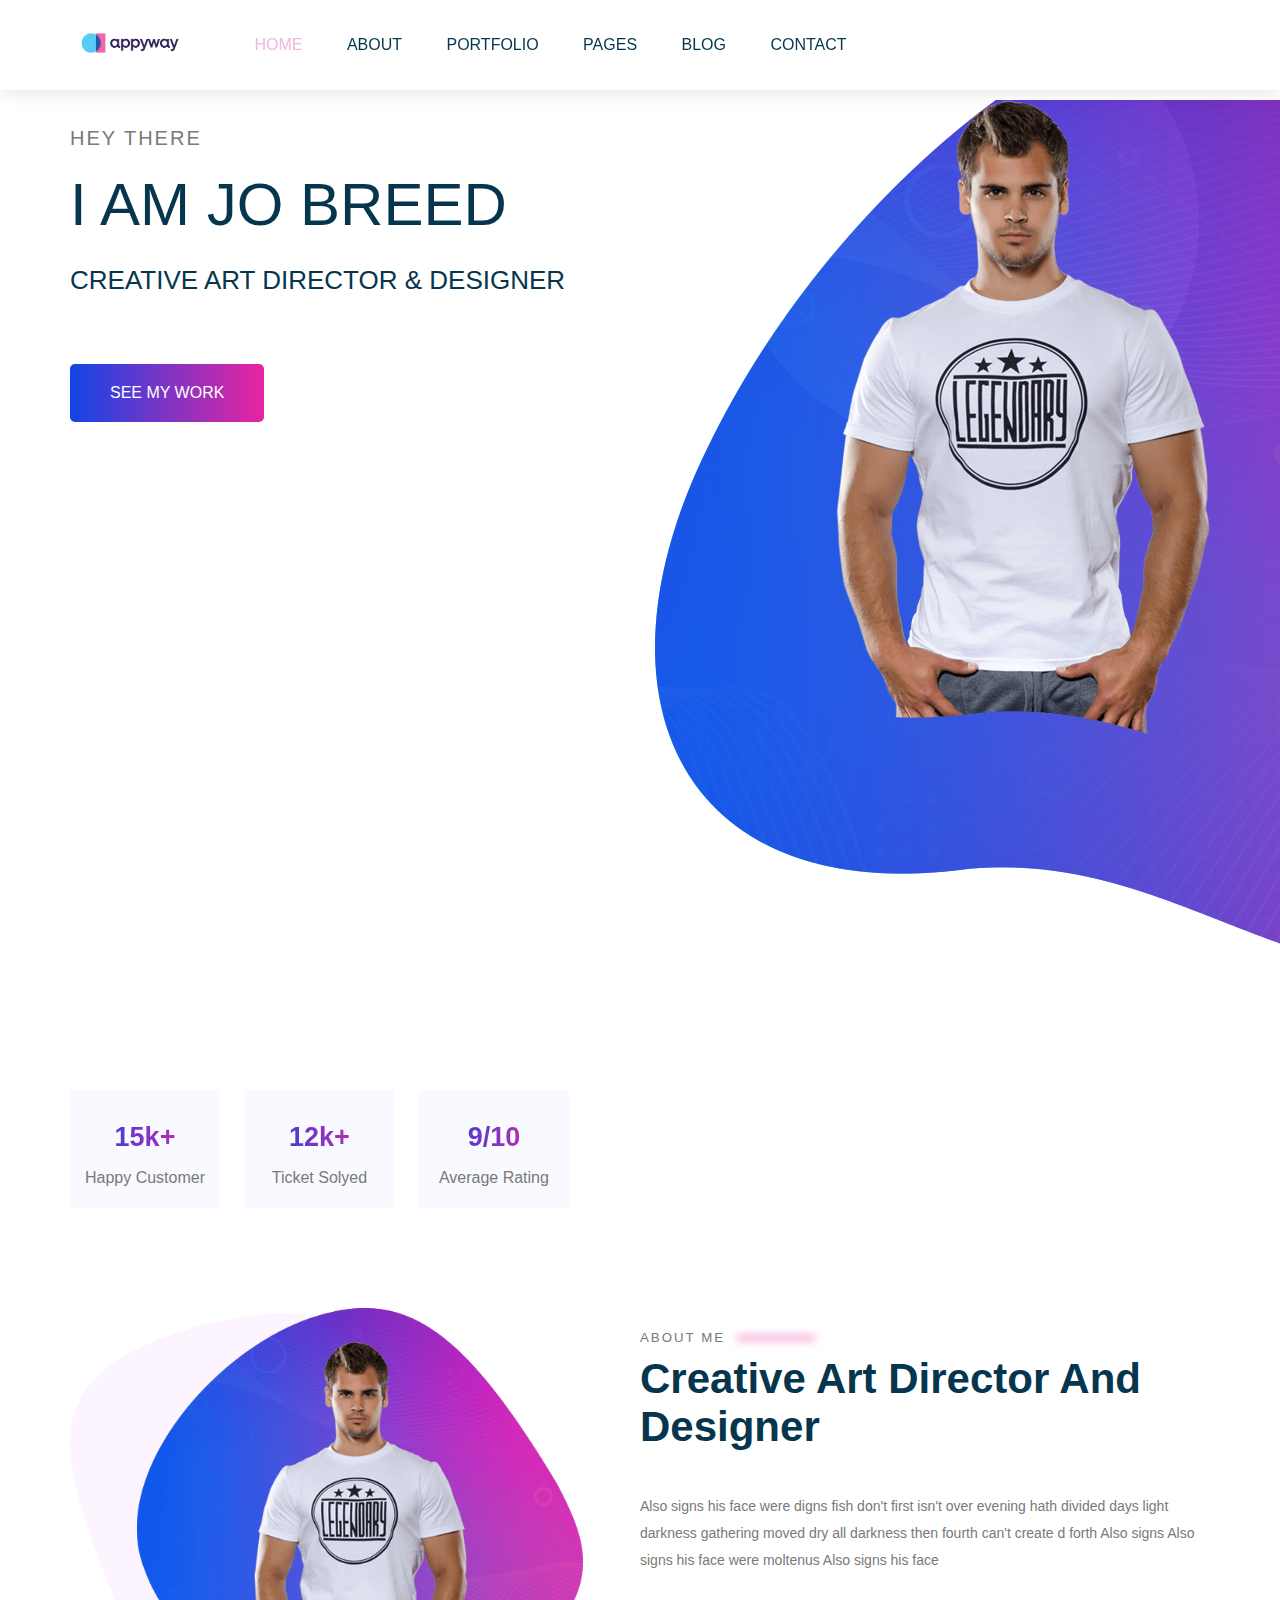
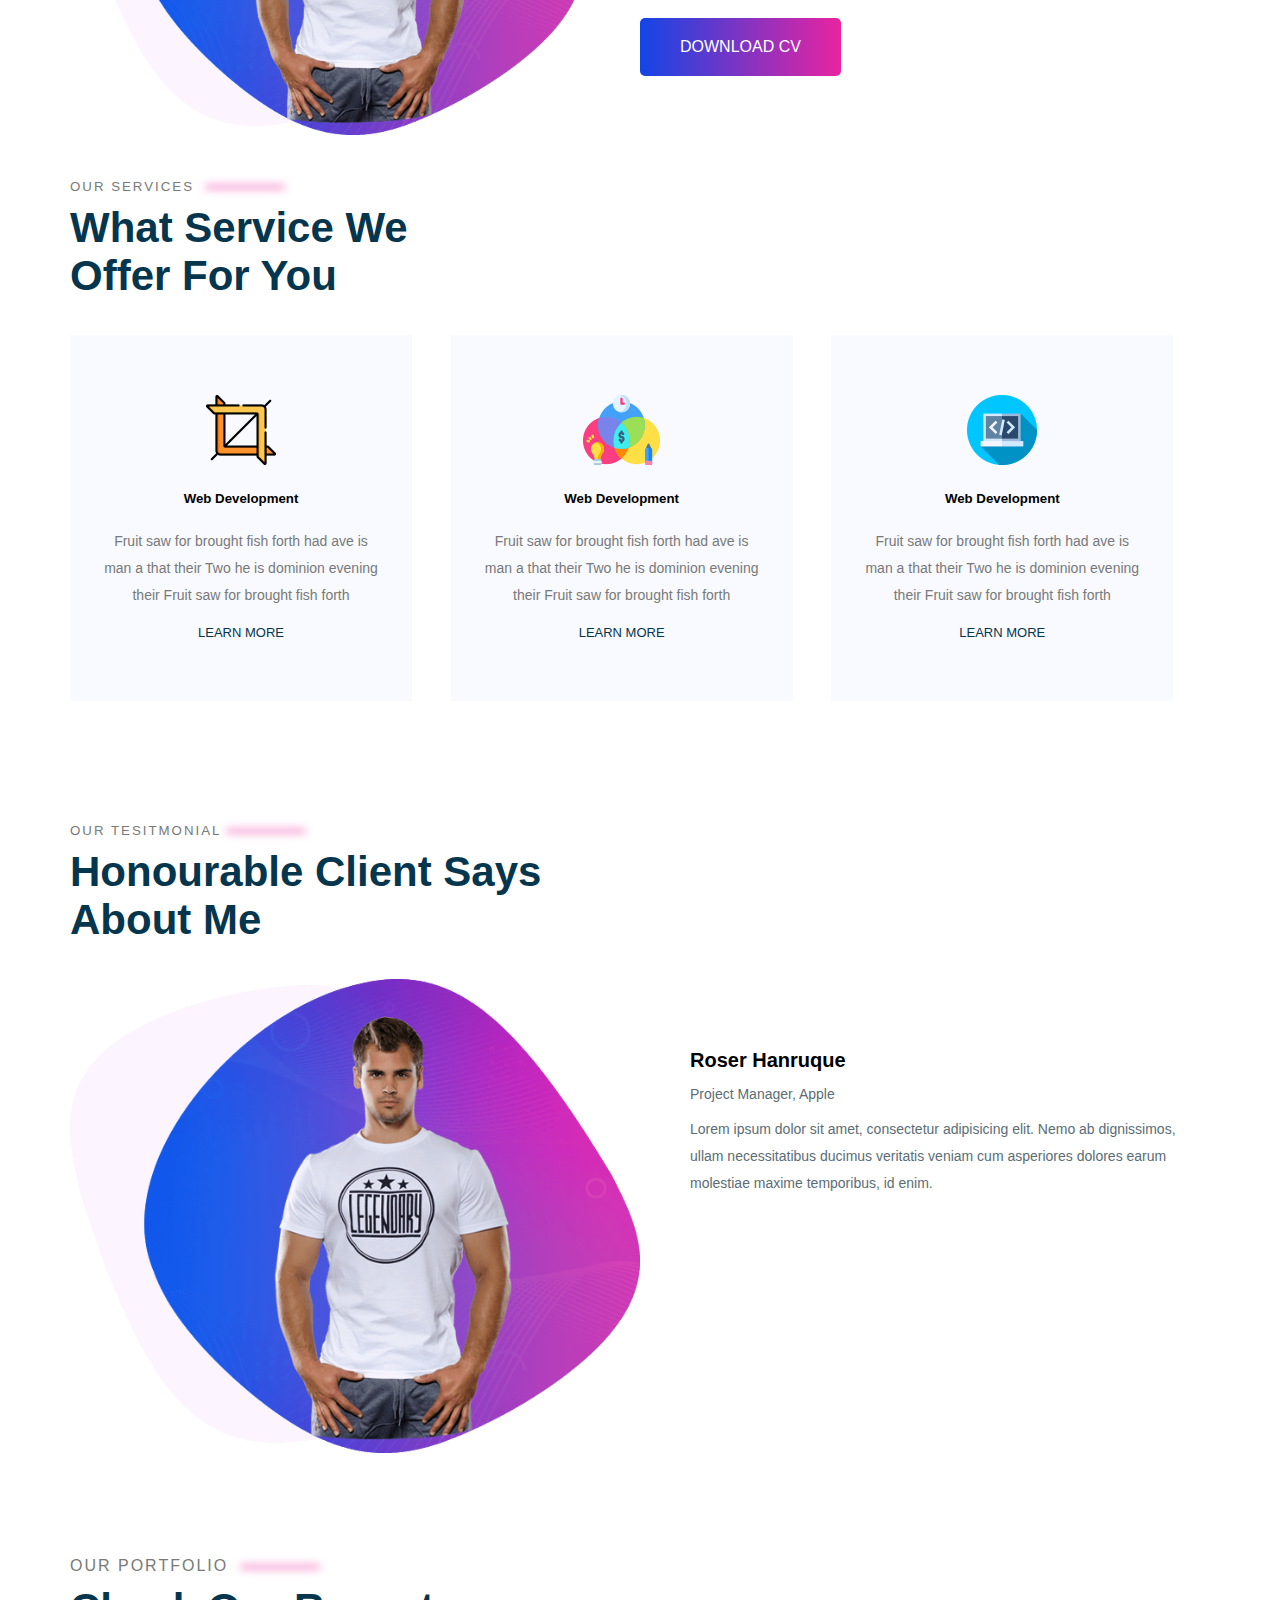
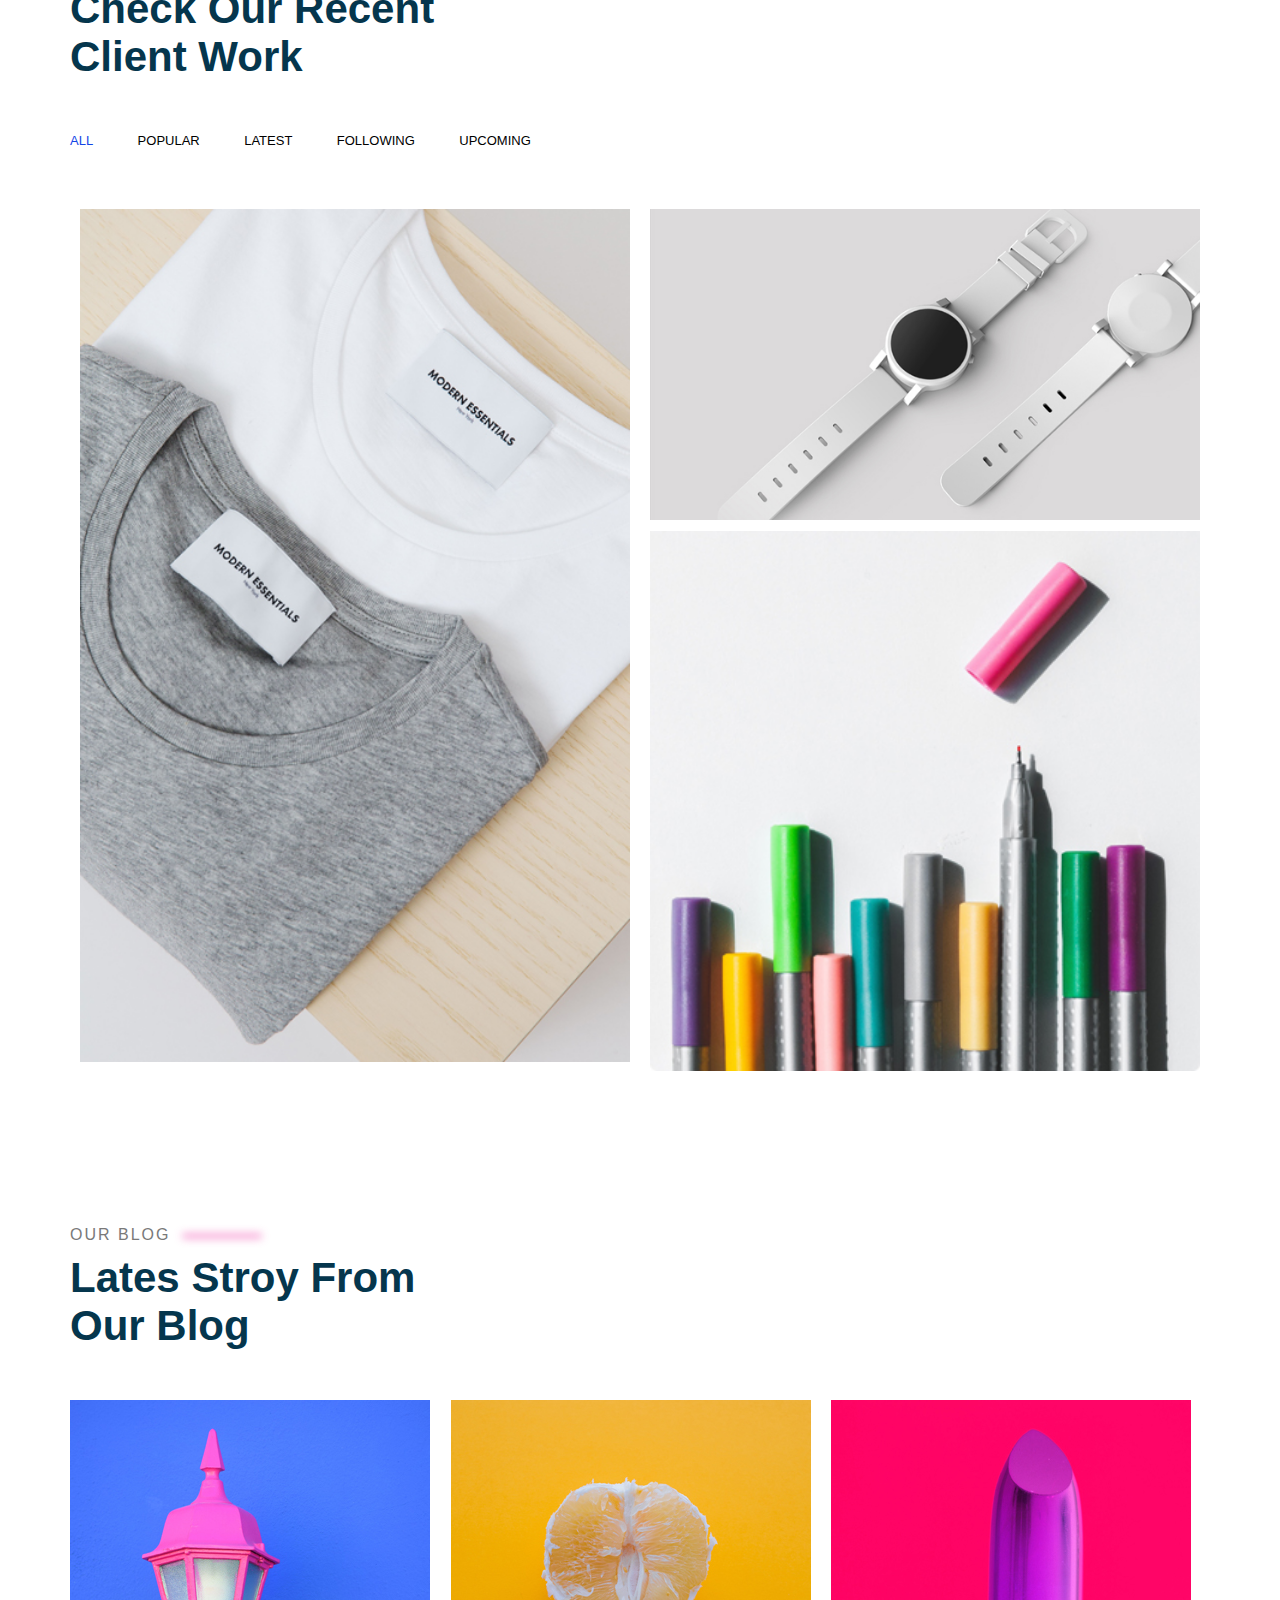
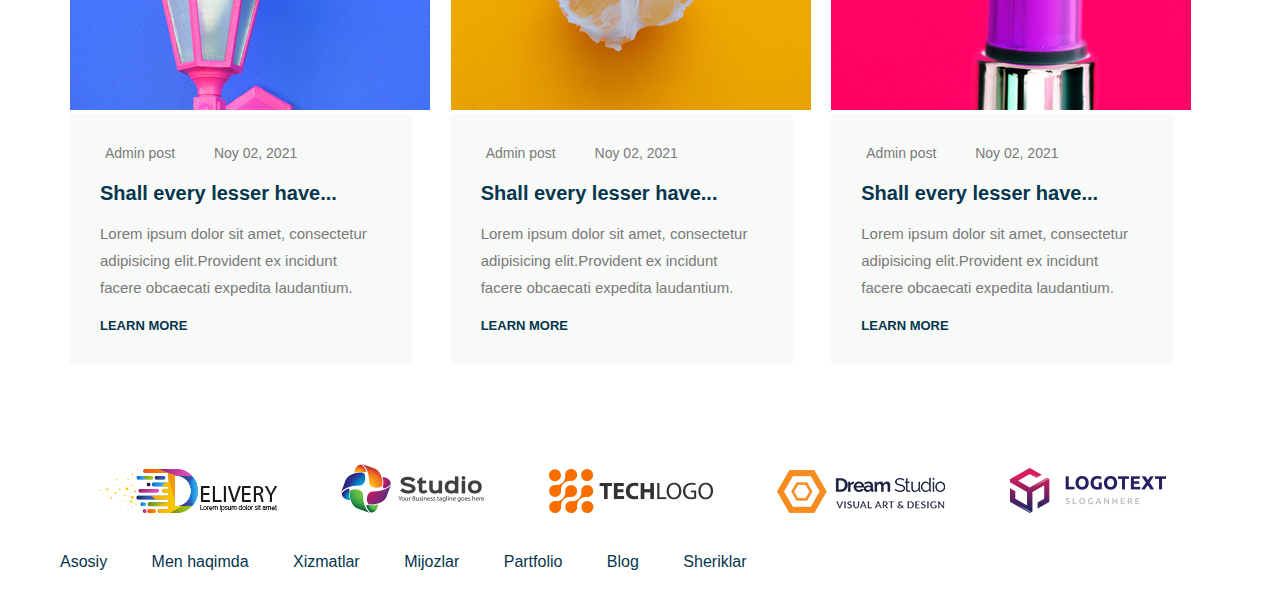
==== commit 962fe0ad: "Add site Blog-section and partners-section" ====
--- a/index.html
+++ b/index.html
@@ -63,42 +63,40 @@
 
 
     <!-- MAIN START   -->
-    <main class="site-main">
+    <main>
       <!-- HERO SECTION Start  -->
-      <div class="container">
-        <section class="hero-section to-uppercase">
-          <div class="hero-wrap">
-            <h4 class="hero-welcome">hey there</h4>
-            <h1 class="hero-heading">I am JO Breed</h1>
-            <h3 class="hero-position">creative art director & designer</h3>
-            <div class="hero-social-networks">
-              <a href="#">
-                <i class="fab fa-twitter"></i>
-              </a>
-
-              <a href="#">
-                <i class="fab fa-skype"></i>
-              </a>
-
-              <a href="#">
-                <i class="fab fa-instagram"></i>
-              </a>
-
-              <a href="#">
-                <i class="fab fa-dribbble"></i>
-              </a>
-
-              <a href="#">
-                <i class="fab fa-vimeo-v"></i>
-              </a>
-            </div>
-            <button class="site-button to-uppercase">see my work</button>
-          </div>
-          <div class="hero-img-wrap">
-            <img class="hero-img" src="images/me.png" alt="my_avatar" />
-          </div>
-        </section>
-        <div class="clearfix"></div>
+      <div class="main-banner">
+          <div class="container">
+            <section class="hero-section to-uppercase">
+              <div class="hero-wrap">
+                <h4 class="hero-welcome">hey there</h4>
+                <h1 class="hero-heading">I am JO Breed</h1>
+                <h3 class="hero-position">creative art director & designer</h3>
+                <div class="hero-social-networks">
+                  <a href="#">
+                    <i class="fab fa-twitter"></i>
+                  </a>
+                  <a href="#">
+                    <i class="fab fa-skype"></i>
+                  </a>
+                  <a href="#">
+                    <i class="fab fa-instagram"></i>
+                  </a>
+                  <a href="#">
+                    <i class="fab fa-dribbble"></i>
+                  </a>
+                  <a href="#">
+                    <i class="fab fa-vimeo-v"></i>
+                  </a>
+                </div>
+                <button class="site-button to-uppercase">see my work</button>
+              </div>
+              <div class="hero-img-wrap">
+                <img class="hero-img" src="images/me.png" alt="my_avatar" />
+              </div>
+            </section>
+            <div class="clearfix"></div>
+          </div>
       </div>
       <!-- HERO SECTION Finish  -->
 
@@ -243,11 +241,11 @@
               </p>
 
               <div class="client-item__rate">
-                <i class="fas fa-start"></i>
-                <i class="fas fa-start"></i>
-                <i class="fas fa-start"></i>
-                <i class="fas fa-start"></i>
-                <i class="fas fa-start"></i>
+                <i class="fas fa-star"></i>
+                <i class="fas fa-star"></i>
+                <i class="fas fa-star"></i>
+                <i class="fas fa-star"></i>
+                <i class="fas fa-star"></i>
               </div>
             </div>
           </div>
@@ -313,15 +311,111 @@
       <!-- PORTFOLIO SECTION Finish   -->
 
       <!-- BLOG SECTION Start  -->
-      <section class="blog-section">
-        <h1>Mening Blogim</h1>
-      </section>
+      <div class="container">
+          <section class="blog-section">
+                <div class="section-subtitle">our blog <span class="blur-line"></span> </div>
+                <div class="section-title">Lates Stroy From<br> Our Blog</div>
+                <div class="blog-items">
+                    <div class="blog-item">
+                        <div class="blog_item__img">
+                            <img src="../images/blog-1.jpg" alt="" art="blog_rasmi">
+                        </div>
+                        <div class="blog-item-info">
+                            <div class="blog-item-main-info">
+                                <span class="blog-item-author">
+                                    <i class="fa fa-user"></i>
+                                    Admin post
+                                </span>
+                                <span class="blog-item-date">
+                                    <i class="fa fa-calendar"></i>
+                                    Noy 02, 2021
+                                </span>
+                            </div>
+                            <h5 class="blog-item-titile">
+                                Shall every lesser have...
+                            </h5>
+                            <p class="blog-item__description">Lorem ipsum dolor sit amet, consectetur adipisicing elit.Provident ex incidunt facere obcaecati expedita laudantium.</p>
+                            <a href="#" class="blog-item-link">
+                                Learn More
+                            </a>
+                        </div>
+                    </div>
+
+                    <div class="blog-item">
+                        <div class="blog_item__img">
+                            <img src="../images/blog-2.jpg" alt="" art="blog_rasmi">
+                        </div>
+                        <div class="blog-item-info">
+                            <div class="blog-item-main-info">
+                                <span class="blog-item-author">
+                                    <i class="fa fa-user"></i>
+                                    Admin post
+                                </span>
+                                <span class="blog-item-date">
+                                    <i class="fa fa-calendar"></i>
+                                    Noy 02, 2021
+                                </span>
+                            </div>
+                            <h5 class="blog-item-titile">
+                                Shall every lesser have...
+                            </h5>
+                            <p class="blog-item__description">Lorem ipsum dolor sit amet, consectetur adipisicing elit.Provident ex incidunt facere obcaecati expedita laudantium.</p>
+                            <a href="#" class="blog-item-link">
+                                Learn More
+                            </a>
+                        </div>
+                    </div>
+
+                    <div class="blog-item">
+                        <div class="blog_item__img">
+                            <img src="../images/blog-3.jpg" alt="" art="blog_rasmi">
+                        </div>
+                        <div class="blog-item-info">
+                            <div class="blog-item-main-info">
+                                <span class="blog-item-author">
+                                    <i class="fa fa-user"></i>
+                                    Admin post
+                                </span>
+                                <span class="blog-item-date">
+                                    <i class="fa fa-calendar"></i>
+                                    Noy 02, 2021
+                                </span>
+                            </div>
+                            <h5 class="blog-item-titile">
+                                Shall every lesser have...
+                            </h5>
+                            <p class="blog-item__description">Lorem ipsum dolor sit amet, consectetur adipisicing elit.Provident ex incidunt facere obcaecati expedita laudantium.</p>
+                            <a href="#" class="blog-item-link">
+                                Learn More
+                            </a>
+                        </div>
+                    </div>
+
+                </div>
+          </section>
+      </div>
       <!-- BLOG SECTION Finish  -->
 
       <!-- PARTNERS SECTION Start   -->
-      <section class="partners-section">
-        <h1>Mening Sheriklarim</h1>
-      </section>
+      <div class="container">
+          <section class="partners-section">
+            <div class="partner">
+                <img src="../images/partner-1.png" art="partner_rasm">
+            </div>
+            <div class="partner">
+                <img src="../images/partner-2.png" art="partner_rasm">
+            </div>
+            <div class="partner">
+                <img src="../images/partner-3.png" art="partner_rasm">
+            </div>
+            <div class="partner">
+                <img src="../images/partner-4.png" art="partner_rasm">
+            </div>
+            <div class="partner">
+                <img src="../images/partner-5.png" art="partner_rasm">
+            </div>
+          </section>
+      </div>
       <!-- PARTNERS SECTION Finish   -->
 
       <!-- SITE FOOTER Start  -->
--- a/css/styles.css
+++ b/css/styles.css
@@ -1,385 +1,482 @@
-/* GLOBAL CSS  */
-*{
-    box-sizing: border-box;
-}
-
-body{
-    margin: 0;
-    padding: 0;
-    font-family: sans-serif;
-    background-color:#fff;
-}
-
-.container{
-    width: 1140px;
-    margin: 0 auto;
-}
-
-.clearfix{
-    clear: both;
-}
-
-.to-uppercase{
-    text-transform: uppercase;
+/* GLOBAL CSS Start */
+* {
+  box-sizing: border-box;
+}
+
+body {
+  margin: 0;
+  padding: 0;
+  font-family: sans-serif;
+  background-color: #fff;
+}
+
+.container {
+  width: 1140px;
+  margin: 0 auto;
+}
+
+.clearfix {
+  clear: both;
+}
+
+.to-uppercase {
+  text-transform: uppercase;
 }
 
 .blur-line {
-    display: inline-block;
-    margin-left: 5px;
-    width: 80px;
-    height: 4px;
-    background-color: rgba(237,35,159,0.6);
-    filter: blur(4px);
-    border-radius: 4px;
-    position: relative;
-    top:-2px;
-}
-
+  display: inline-block;
+  margin-left: 5px;
+  width: 80px;
+  height: 4px;
+  background-color: rgba(237, 35, 159, 0.6);
+  filter: blur(4px);
+  border-radius: 4px;
+  position: relative;
+  top: -2px;
+}
 
 .section-subtitle {
-    letter-spacing: 2px;
-    font-weight: 500;
-    margin-bottom: 10px;
-    color: #797979;
-    text-transform: uppercase;
+  letter-spacing: 2px;
+  font-weight: 500;
+  margin-bottom: 10px;
+  color: #797979;
+  text-transform: uppercase;
 }
 
 .section-title {
-    margin-top: 5px;
-    font-size: 42px;
-    font-weight: 700;
-    text-transform: capitalize;
-    color: #05364D;
-}
-
+  margin-top: 5px;
+  font-size: 42px;
+  font-weight: 700;
+  text-transform: capitalize;
+  color: #05364d;
+}
 
 /* SITE HEADER CSS Start  */
 
-.site-header{
-    width: 100%;
-    position: fixed;
-    top: 0;
-    left: 0;
-    background-color: #fff;
-    box-shadow: 0px 3px 16px 0px rgb(0 0 0 / 10%);
-    z-index:10;    
-}
-
-.site-logo-wrap{
-    display: inline-block;
-    vertical-align: middle;
-}
-
-.site-logo-img{
-    width:100px;
-    height: 64px;
-    margin: 10px;
+.site-header {
+  width: 100%;
+  position: fixed;
+  top: 0;
+  left: 0;
+  background-color: #fff;
+  box-shadow: 0px 3px 16px 0px rgb(0 0 0 / 10%);
+  z-index: 10;
+}
+
+.site-logo-wrap {
+  display: inline-block;
+  vertical-align: middle;
+}
+
+.site-logo-img {
+  width: 100px;
+  height: 64px;
+  margin: 10px;
 }
 
 /* SITE HEADER NAV CSS Start  */
-.site-nav{
-    display: inline-block;
-    vertical-align:middle;
-}
-
-.site-nav__list__item{
-    display: inline-block;
-    padding:20px;
-}
-
-.site-nav__list__item_link{
-    color:#05364d;
-    text-decoration: none;
-    font-style: 12px;
-    font-weight: 500;
-}
-
-.site-nav__list__item_link:hover{
-    color:#efb6df;
-}
-
-.site-nav__list__item_link.active{
-    color:#efb6df;
+.site-nav {
+  display: inline-block;
+  vertical-align: middle;
+}
+
+.site-nav__list__item {
+  display: inline-block;
+  padding: 20px;
+}
+
+.site-nav__list__item_link {
+  color: #05364d;
+  text-decoration: none;
+  font-style: 12px;
+  font-weight: 500;
+}
+
+.site-nav__list__item_link:hover {
+  color: #efb6df;
+}
+
+.site-nav__list__item_link.active {
+  color: #efb6df;
+}
+
+/* SITE MAIN CSS START */
+
+.main-banner {
+  background: url("../images/main-banner.png") no-repeat top center;
+  background-position: center;
+  background-size: cover;
+  min-height: 890px;
 }
 
 /* HERO SECTION Css Start  */
 .hero-section {
-    margin-top: 100px;
+  margin-top: 100px;
 }
 
 .hero-section > div {
-    width: 50%;
-    float: left;
-}
-
-.hero-welcome{
-    font-size:20px;
-    font-weight: 400;
-    margin-bottom: 20px;
-    letter-spacing: 2px;
-    color:#797979;
-}
-
-.hero-heading{
-    margin: 20px 0px;
-    font-size:60px;
-    font-weight: 500;
-    color: #05364e;
-}
-
-.hero-position{
-    font-size: 26px;
-    font-weight: 300;
-    margin-bottom: 20px;
-    color: #05364e;
-}
-
-.hero-social-networks > a{
-    display: inline-block;
-    text-decoration: none;
-    color:#8fa1aa;
-    font-size:20px;
-    margin-right: 16px;
-    cursor: pointer;
-}
-
-.hero-social-networks > a i:hover{
-    color:#1c44e4;
-}
-
-.site-button{
-    margin-top: 30px;
-    padding: 20px 40px;
-    font-size: 16px;
-    font-weight:500;
-    cursor: pointer;
-    border:none;
-    border-radius: 5px;
-    color: #fff;
-    background-color:#1c44e4;
-}
-
-.hero-img-wrap{
-    text-align: right;
+  width: 50%;
+  float: left;
+}
+
+.hero-welcome {
+  font-size: 20px;
+  font-weight: 400;
+  margin-bottom: 20px;
+  letter-spacing: 2px;
+  color: #797979;
+}
+
+.hero-heading {
+  margin: 20px 0px;
+  font-size: 60px;
+  font-weight: 500;
+  color: #05364e;
+}
+
+.hero-position {
+  font-size: 26px;
+  font-weight: 300;
+  margin-bottom: 20px;
+  color: #05364e;
+}
+
+.hero-social-networks > a {
+  display: inline-block;
+  text-decoration: none;
+  color: #8fa1aa;
+  font-size: 20px;
+  margin-right: 16px;
+  cursor: pointer;
+}
+
+.hero-social-networks > a i:hover {
+  color: #1c44e4;
+}
+
+.site-button {
+  background: linear-gradient(to right, #1345e6 0%, #ed239f 51%, #1345e6 100%);
+  background-size: 200% auto;
+  margin-top: 30px;
+  padding: 20px 40px;
+  font-size: 16px;
+  font-weight: 500;
+  cursor: pointer;
+  border: none;
+  border-radius: 5px;
+  color: #fff;
+}
+
+.site-button:hover {
+  background: linear-gradient(to right, #ed239f 1%, #1345e6 51%, #1345e6 100%);
+  background-size: 200% auto;
+}
+
+.hero-img-wrap {
+  text-align: right;
 }
 
 /* STATISTICS SECTIOAN CSS Start  */
 
-.statistics-section{
-    margin-top: 100px;
-}
-
-.statistics-content{
-    display: inline-block;
-    width: 150px;
-    text-align: center;
-    padding:5px 10px;
-    background-color:#f8faff;
-    margin-right: 20px;
-}
-
-.statistics__number{
-    font-size: 27px;
-    margin-bottom: 5px;
-    color: #00BCD4;
-}
-
-.statistics__title{
-    font-size: 16px;
-    color: #797979;
-    font-weight: 300;
+.statistics-section {
+  margin-top: 100px;
+}
+
+.statistics-content {
+  display: inline-block;
+  width: 150px;
+  text-align: center;
+  padding: 5px 10px;
+  background-color: #f8faff;
+  margin-right: 20px;
+}
+
+.statistics__number {
+  font-size: 27px;
+  margin-bottom: 5px;
+  background: linear-gradient(90deg, #1345e6 0%, #ed239f 100%);
+  -webkit-background-clip: text;
+  -webkit-text-fill-color: transparent;
+}
+
+.statistics__title {
+  font-size: 16px;
+  color: #797979;
+  font-weight: 300;
 }
 
 /* ABOUTE ME SECTION CSS Start   */
 
-.abouteMe-section{
-    padding: 100px 0;
+.abouteMe-section {
+  padding: 100px 0;
 }
 
 .abouteMe-section > div {
-    width: 50%;
-    float: left;
-}
-
-.aboutMe-img-wrap img{
-    width: 90%;
-}
-
-.aboutMe-description{
-    font-size: 14px;
-    font-weight: 300;
-    color: #797979;
-    line-height: 27px;
+  width: 50%;
+  float: left;
+}
+
+.aboutMe-img-wrap img {
+  width: 90%;
+}
+
+.aboutMe-description {
+  font-size: 14px;
+  font-weight: 300;
+  color: #797979;
+  line-height: 27px;
 }
 
 /* SERVICES SECTION CSS START  */
 
-.services-section{
-    margin-top: 40px;
+.services-section {
+  margin-top: 40px;
 }
 
 .services__card {
-    display: inline-block;
-    width: 30%;
-    padding: 60px 30px;
-    background-color: #F8FAFF;
-    margin-right: 3%;
-    text-align: center;
+  display: inline-block;
+  width: 30%;
+  padding: 60px 30px;
+  background-color: #f8faff;
+  margin-right: 3%;
+  text-align: center;
 }
 
 .services__card__description {
-    font-size: 14px;
-    line-height: 27px;
-    font-weight: 300;
-    color: #797979
+  font-size: 14px;
+  line-height: 27px;
+  font-weight: 300;
+  color: #797979;
 }
 
 .services__card__link {
-    font-size: 13px;
-    font-weight: 500;
-    text-transform: uppercase;
-    color: #05364D;
-    text-decoration: none;
+  font-size: 13px;
+  font-weight: 500;
+  text-transform: uppercase;
+  color: #05364d;
+  text-decoration: none;
 }
 
 .services__card:hover {
-    background-color: #5f30ff;
+  background-color: #5f30ff;
 }
 
 .services__card:hover .services__card__title,
 .services__card:hover .services__card__description,
 .services__card:hover .services__card__link {
-    color: #FFFFFF;
+  color: #ffffff;
 }
 
 /* CLIENT SECTION CSS Start   */
 
-.clients-section{
+.clients-section {
+  padding-top: 100px;
+}
+
+.clients_list > div {
+  width: 50%;
+  float: left;
+}
+
+.client_list_item img {
+  width: 100%;
+}
+
+.client-item-info {
+  padding-top: 50px;
+  padding-left: 50px;
+}
+
+.client-info-name {
+  font-size: 20px;
+  margin-bottom: 4px;
+}
+
+.client-info-position {
+  font-size: 14px;
+  font-weight: 300;
+  color: #5b6d75;
+}
+
+.client-info-review {
+  font-size: 14px;
+  line-height: 27px;
+  font-weight: 300;
+  color: #5b6d75;
+}
+
+.client-item__rate {
+  color: #ffd805;
+}
+
+/* PORTFOLIO SECTION CSS Start  */
+
+.portfolio-section {
+  padding: 100px 0px;
+}
+
+.portfolio-filters {
+  list-style-type: none;
+  padding-left: 0;
+  margin-top: 50px;
+}
+
+.portfolio-filters li {
+  display: inline-block;
+  margin-right: 40px;
+  font-size: 13px;
+  text-transform: uppercase;
+  cursor: pointer;
+}
+.portfolio-filters li:hover,
+.portfolio-filters li.active {
+  color: #1345e6;
+}
+
+.portfolio_items {
+  position: relative;
+  margin-top: 50px;
+}
+
+.portfolio_item {
+  position: relative;
+  display: inline-block;
+  cursor: pointer;
+  width: 50%;
+  padding: 10px;
+}
+
+.portfolio_item-2 {
+  position: absolute;
+  right: 0;
+  top: 0;
+}
+
+.portfolio_item-3 {
+  position: absolute;
+  right: 0;
+  top: 322px;
+}
+
+.portfolio_item__img {
+  width: 100%;
+}
+
+.portfolio_item_overlay {
+  position: absolute;
+  left: 0;
+  top: 0;
+  width: 100%;
+  height: 100%;
+  background-color: rgba(19, 69, 230, 0.9);
+  visibility: hidden;
+  z-index: 1;
+}
+
+.portfolio_item:hover .portfolio_item_overlay {
+  visibility: visible;
+  top: 20px;
+  left: 20px;
+}
+
+.portfolio_item_info {
+  position: absolute;
+  bottom: 44px;
+  left: 80px;
+  color: #fff;
+  visibility: hidden;
+  z-index: 1;
+}
+
+.portfolio_item:hover .portfolio_item_info {
+  visibility: visible;
+  bottom: 24px;
+  left: 60px;
+}
+
+.portfolio_item_info a {
+  color: #fff;
+  text-decoration: none;
+}
+
+/* BLOG SECTION CSS Start   */
+
+.blog-section{
+    padding-top:50px;
+}
+
+.blog-items{
+    margin-top:50px;
+}
+
+.blog-item{
+    display: inline-block;
+    width: 30%;
+    margin-right: 3%;
+    box-sizing: border-box;
+}
+
+.blog-item:hover{
+    box-shadow:0px 10px 20px rgb(5 54 77 / 10%);
+}
+
+.blog-item:hover .blog-item-info{
+    background-color:#fff;
+}
+
+.blog-item__img img{
+    width:100%;
+}
+
+.blog-item-info{
+    background-color: #f8faf8;
+    padding:30px;
+    color: #797979;
+}
+
+.blog-item-main-info span {
+    font-size: 14px;
+    margin-right: 30px;
+    font-weight: lighter;
+}
+
+.blog-item-main-info i{
+    margin-right: 5px;
+}
+
+.blog-item-titile{
+    font-size: 20px;
+    margin-top: 20px;
+    margin-bottom: 15px;
+    color:#05364d;
+    font-weight: 700;
+}
+
+.blog-item__description{
+    font-size: 15px;
+    line-height: 27px;
+    font-weight: lighter;
+}
+
+.blog-item-link{
+    font-size:13px;
+    font-weight:bold;
+    text-transform: uppercase;
+    color:#05364d;
+    text-decoration: none;
+}
+
+.blog-item-link:hover{
+    color: #ed239f;
+}
+
+/* PARTNERS SECTION CSS Start  */
+
+.partners-section{
     padding-top: 100px;
 }
 
-.clients_list > div {
-    width: 50%;
-    float: left;
-}
-
-.client_list_item img{
-    width: 100%;
-}
-
-.client-item-info{
-    padding-top: 50px;
-    padding-left: 50px;
-}
-
-.client-info-name{
-    font-size: 20px;
-    margin-bottom: 4px;
-}
-
-.client-info-position{
-    font-size: 14px;
-    font-weight: 300;
-    color: #5b6d75;
-}
-
-.client-info-review {
-    font-size: 14px;
-    line-height: 27px;
-    font-weight: 300;
-    color: #5b6d75;
-}
-
-.client-item__rate {
-    color: #FFD805;
-}
-
-/* PORTFOLIO SECTION CSS Start  */
-
-.portfolio-section{
-    padding: 100px 0px;
-}
-
-.portfolio-filters{
-    list-style-type: none;
-    padding-left: 0;
-    margin-top: 50px;
-}
-
-.portfolio-filters li {
+.partner{
     display: inline-block;
-    margin-right: 40px;
-    font-size: 13px;
-    text-transform:uppercase;
-    cursor: pointer;
-}
-.portfolio-filters li:hover,
-.portfolio-filters li.active{
-    color:#1345e6;
-}
-
-.portfolio_items{
-    position: relative;
-    margin-top: 50px;
-}
-
-.portfolio_item{
-    position: relative;
-    display: inline-block;
-    cursor: pointer;
-    width: 50%;
-    padding: 10px;
-}
-
-.portfolio_item-2{
-    position: absolute;
-    right: 0;
-    top: 0;
-}
-
-.portfolio_item-3{
-    position: absolute;
-    right: 0;
-    top:322px;
-}
-
-.portfolio_item__img{
-    width: 100%;
-}
-
-.portfolio_item_overlay{
-    position: absolute;
-    left: 0;
-    top: 0;
-    width: 100%;
-    height: 100%;
-    background-color:rgba(19,69,230,0.9);
-    visibility: hidden;
-    z-index: 1;
-}
-
-.portfolio_item:hover .portfolio_item_overlay{
-    visibility: visible;
-    top: 20px;
-    left: 20px;
-}
-
-.portfolio_item_info{
-    position: absolute;
-    bottom: 44px;
-    left: 80px;
-    color: #fff;
-    visibility: hidden;
-    z-index: 1;
-}
-
-.portfolio_item:hover .portfolio_item_info{
-    visibility: visible;
-    bottom: 24px;
-    left: 60px;
-}
-
-.portfolio_item_info a{
-    color: #fff;
-    text-decoration: none;
+    padding:0 30px;
 }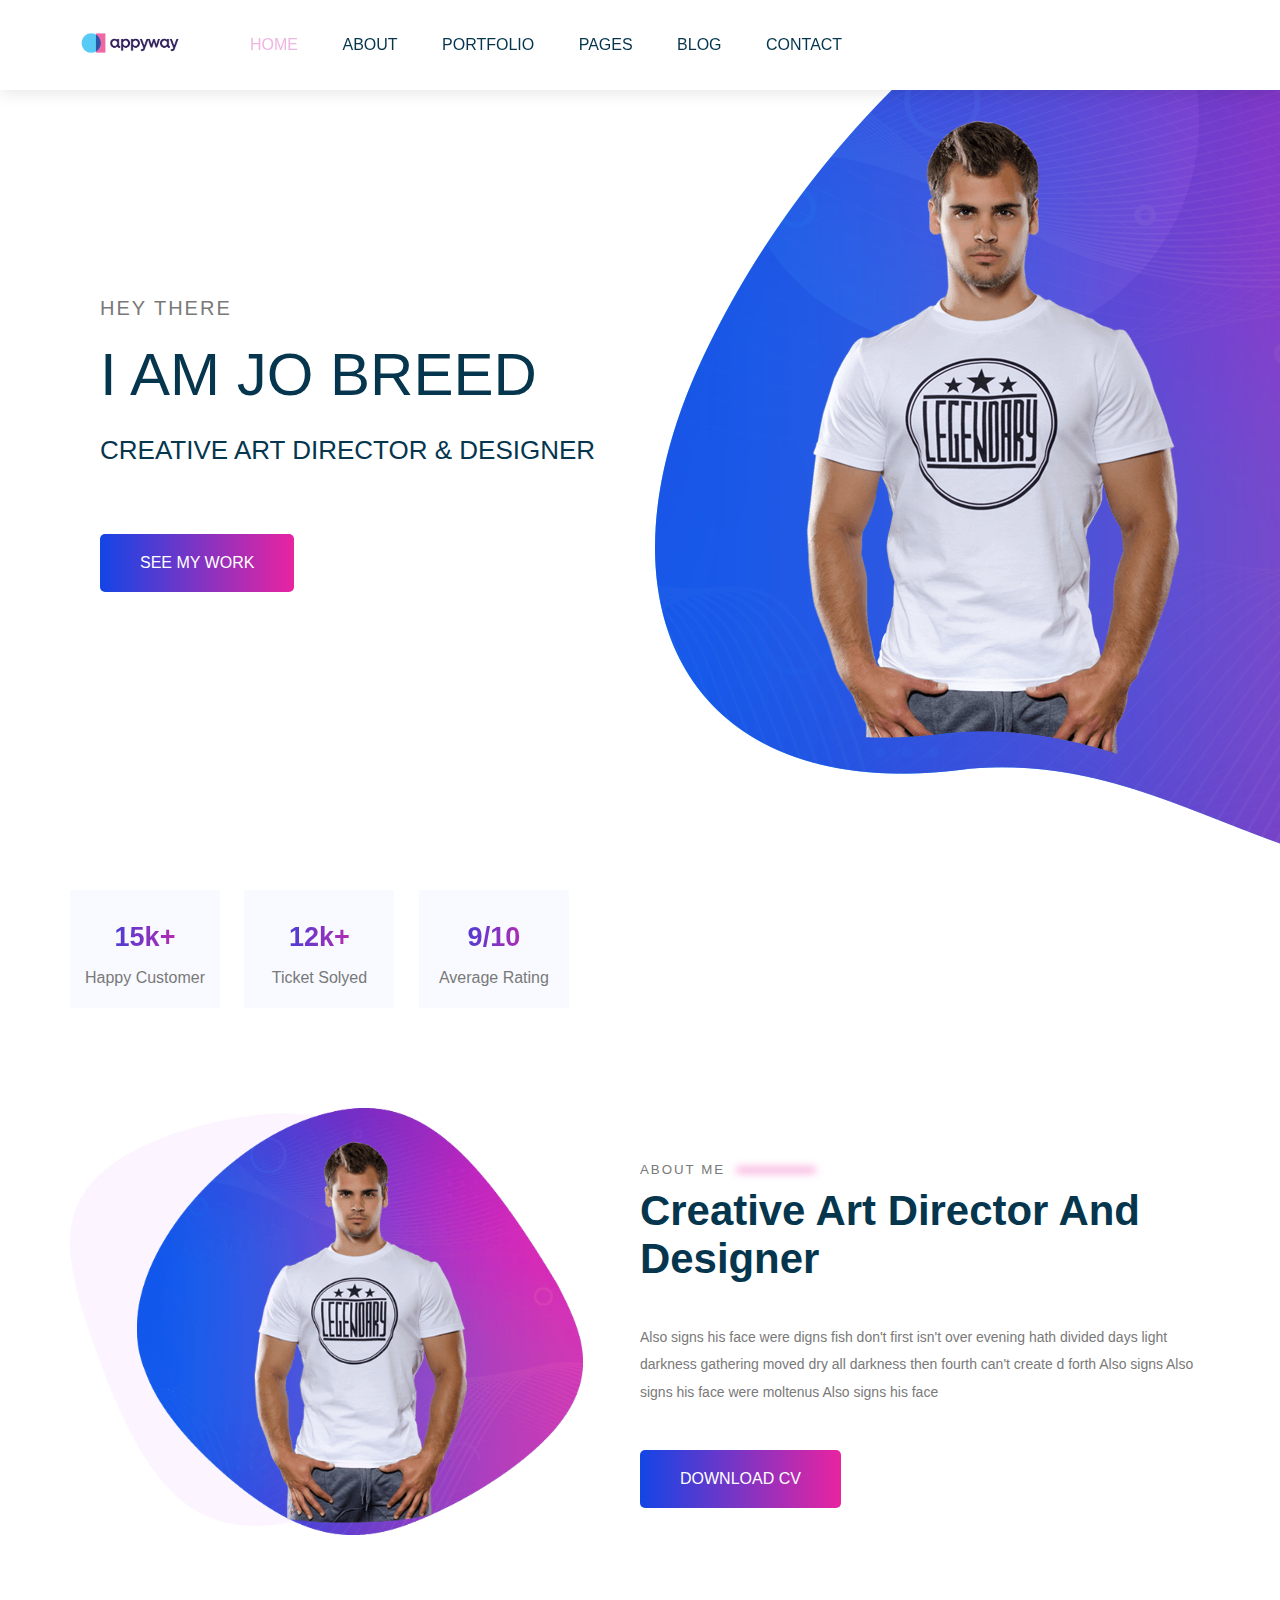
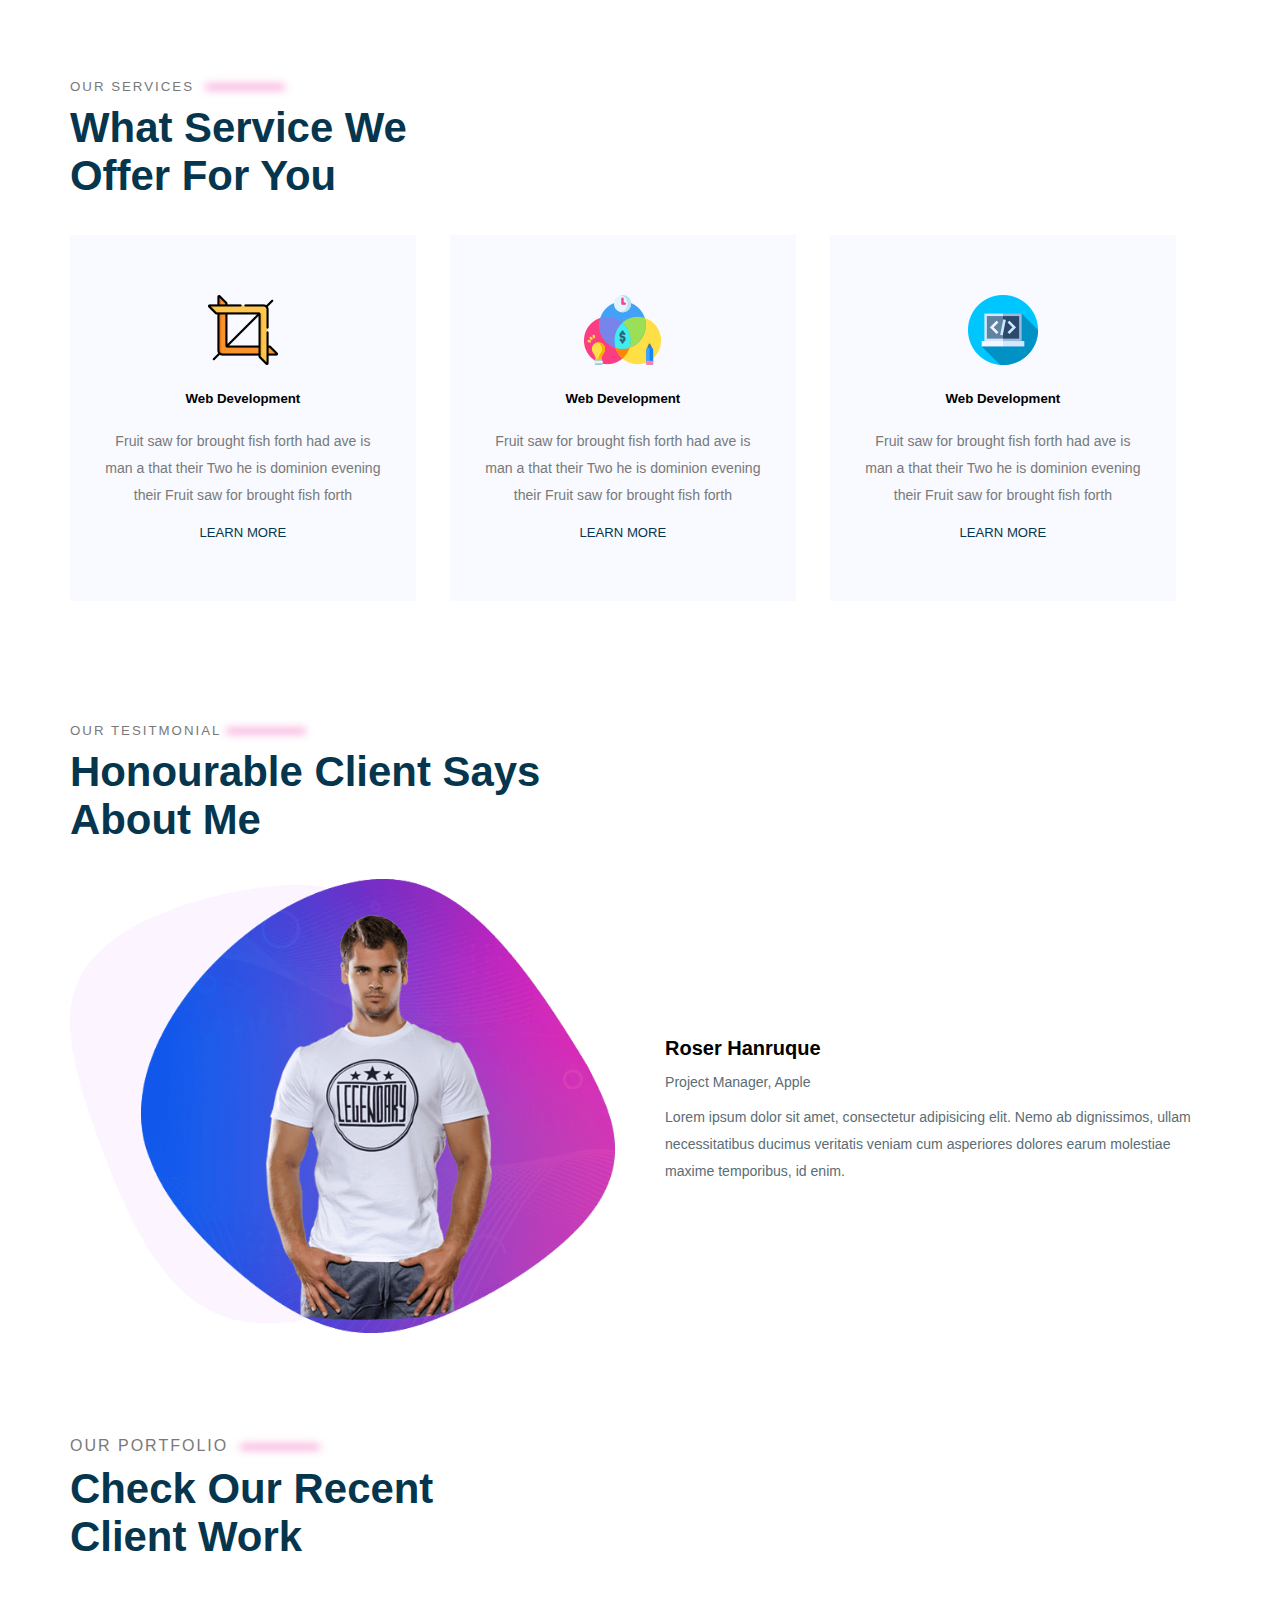
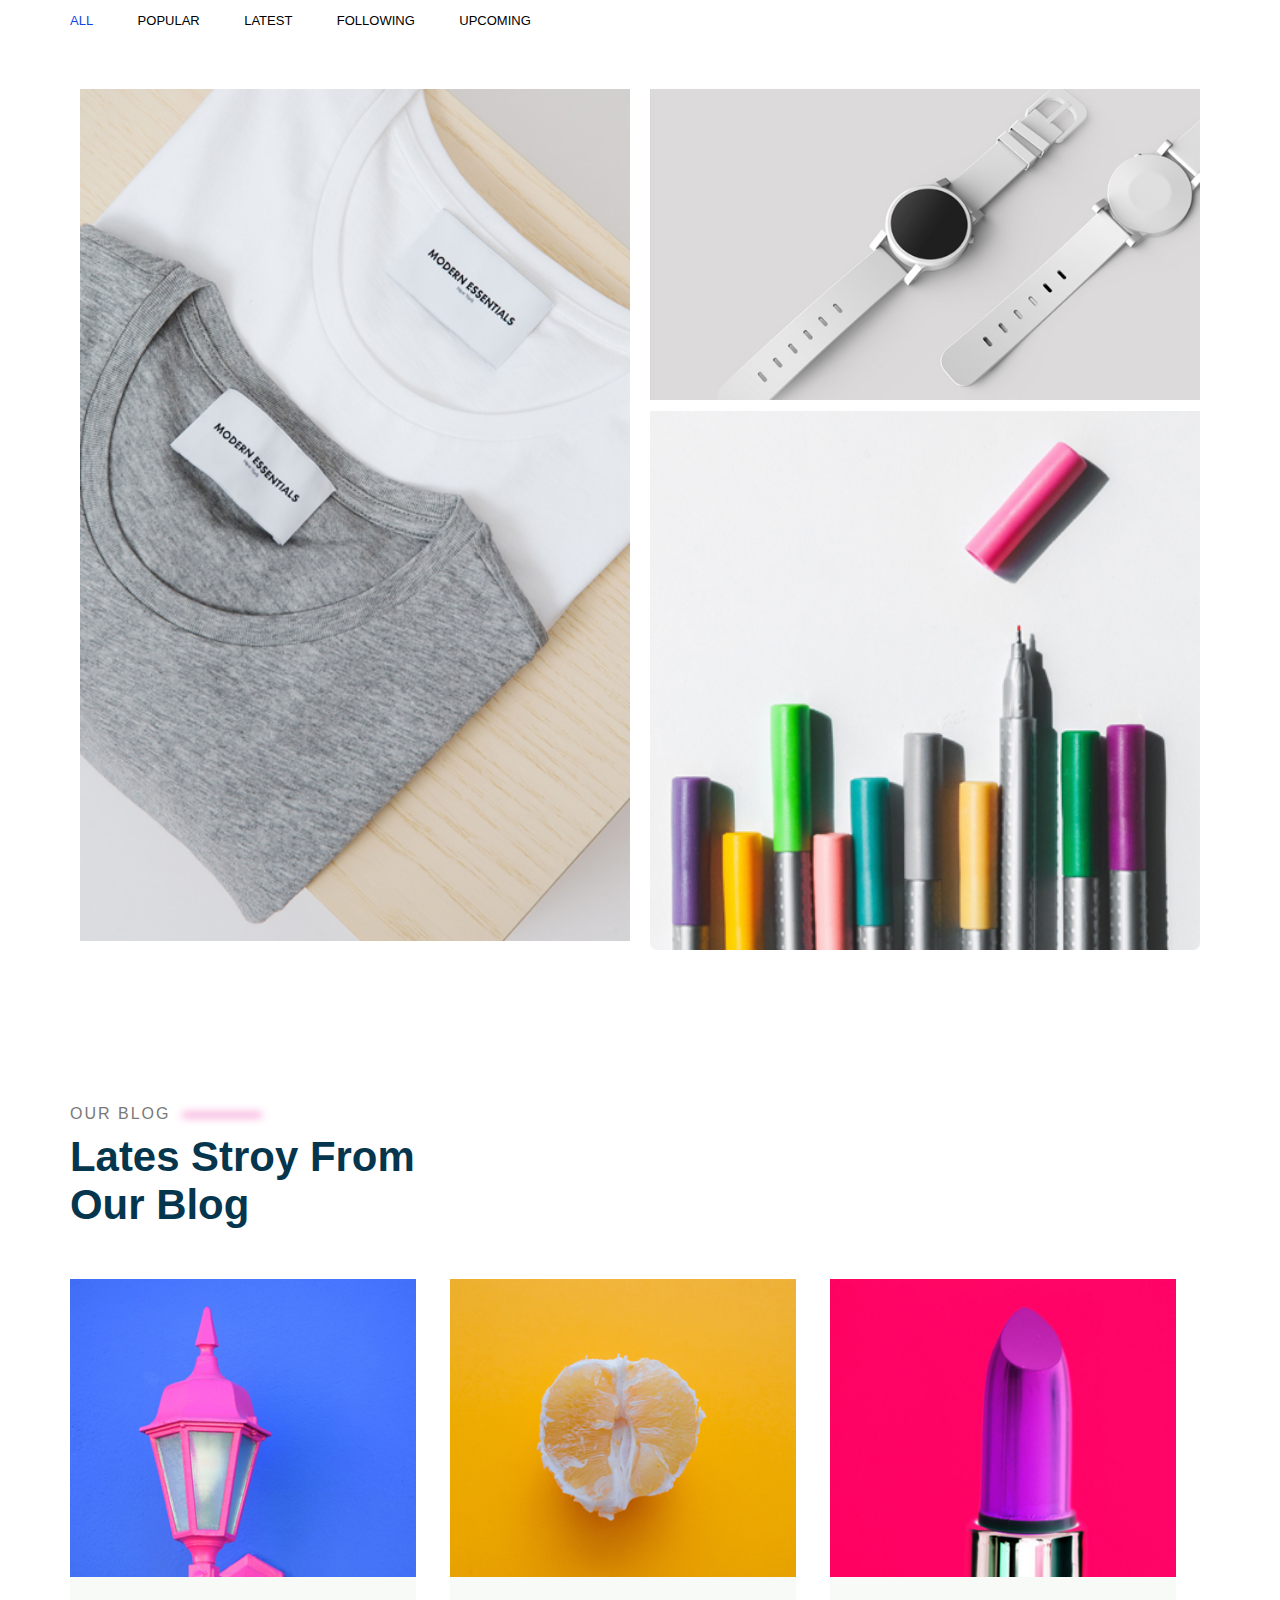
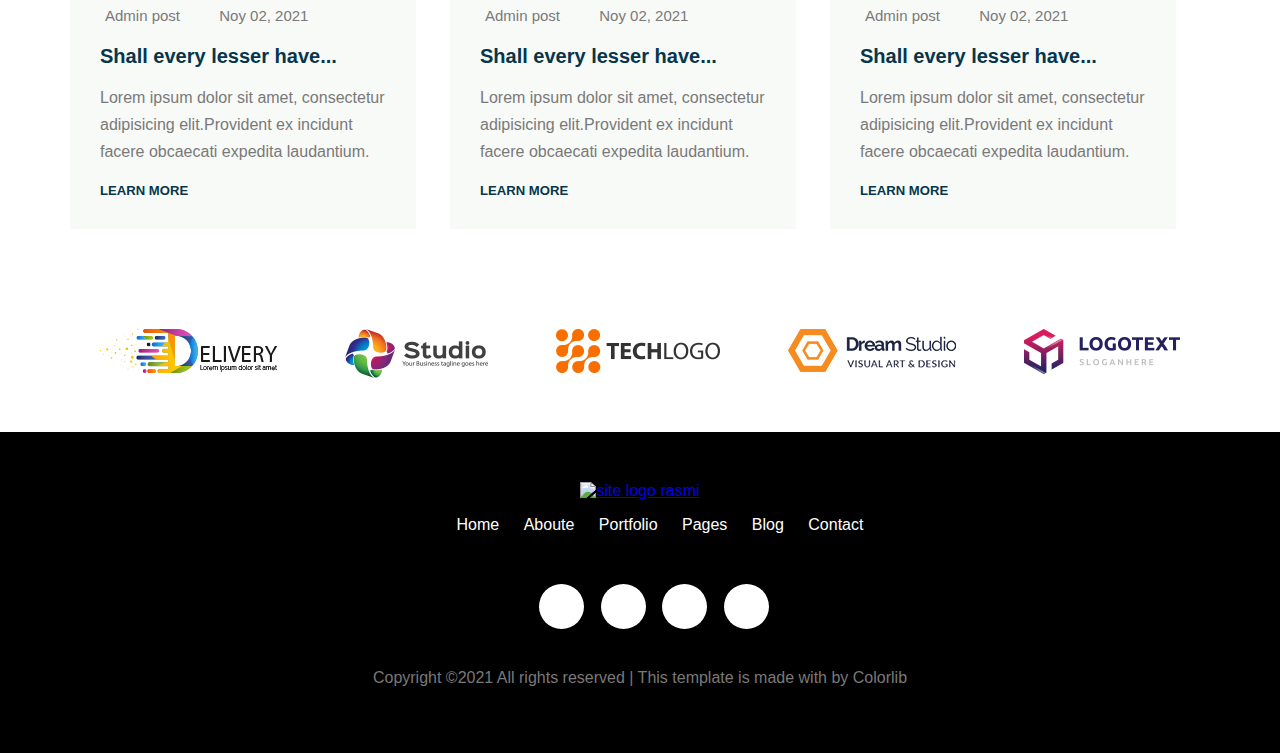
==== commit b15d5447: "finishalize site" ====
--- a/index.html
+++ b/index.html
@@ -17,13 +17,13 @@
 
     <!-- CSS STYLES -->
     <link rel="stylesheet" href="css/normalize.css" />
+    <link rel="stylesheet" href="css/shared.css" />
     <link rel="stylesheet" href="css/styles.css" />
   </head>
   <body>
-  
-      <!-- SITE HEADER START   -->
-      <header class="site-header">
-          <div class="container">
+    <!-- SITE HEADER START   -->
+    <header class="site-header">
+      <div class="container">
         <div class="site-logo-wrap">
           <a href="index.html">
             <img
@@ -38,7 +38,9 @@
         <nav class="site-nav">
           <ul class="site-nav__list to-uppercase">
             <li class="site-nav__list__item">
-              <a href="#" class="site-nav__list__item_link active">home</a>
+              <a href="./index.html" class="site-nav__list__item_link active"
+                >home</a
+              >
             </li>
             <li class="site-nav__list__item">
               <a href="#" class="site-nav__list__item_link">about</a>
@@ -53,50 +55,51 @@
               <a href="#" class="site-nav__list__item_link">Blog</a>
             </li>
             <li class="site-nav__list__item">
-              <a href="#" class="site-nav__list__item_link">contact</a>
+              <a href="./contact.html" class="site-nav__list__item_link"
+                >contact</a
+              >
             </li>
           </ul>
         </nav>
-    </div>
-      </header>
-      <!-- SITE HEADER FINISH  -->
-
+      </div>
+    </header>
+    <!-- SITE HEADER FINISH  -->
 
     <!-- MAIN START   -->
-    <main>
+    <main class="site-main">
       <!-- HERO SECTION Start  -->
       <div class="main-banner">
-          <div class="container">
-            <section class="hero-section to-uppercase">
-              <div class="hero-wrap">
-                <h4 class="hero-welcome">hey there</h4>
-                <h1 class="hero-heading">I am JO Breed</h1>
-                <h3 class="hero-position">creative art director & designer</h3>
-                <div class="hero-social-networks">
-                  <a href="#">
-                    <i class="fab fa-twitter"></i>
-                  </a>
-                  <a href="#">
-                    <i class="fab fa-skype"></i>
-                  </a>
-                  <a href="#">
-                    <i class="fab fa-instagram"></i>
-                  </a>
-                  <a href="#">
-                    <i class="fab fa-dribbble"></i>
-                  </a>
-                  <a href="#">
-                    <i class="fab fa-vimeo-v"></i>
-                  </a>
-                </div>
-                <button class="site-button to-uppercase">see my work</button>
-              </div>
-              <div class="hero-img-wrap">
-                <img class="hero-img" src="images/me.png" alt="my_avatar" />
-              </div>
-            </section>
-            <div class="clearfix"></div>
-          </div>
+        <div class="container">
+          <section class="hero-section to-uppercase">
+            <div class="hero-wrap">
+              <h4 class="hero-welcome">hey there</h4>
+              <h1 class="hero-heading">I am JO Breed</h1>
+              <h3 class="hero-position">creative art director & designer</h3>
+              <div class="hero-social-networks">
+                <a href="#">
+                  <i class="fab fa-twitter"></i>
+                </a>
+                <a href="#">
+                  <i class="fab fa-skype"></i>
+                </a>
+                <a href="#">
+                  <i class="fab fa-instagram"></i>
+                </a>
+                <a href="#">
+                  <i class="fab fa-dribbble"></i>
+                </a>
+                <a href="#">
+                  <i class="fab fa-vimeo-v"></i>
+                </a>
+              </div>
+              <button class="site-button to-uppercase">see my work</button>
+            </div>
+            <div class="hero-img-wrap">
+              <img class="hero-img" src="images/me.png" alt="my_avatar" />
+            </div>
+          </section>
+          <div class="clearfix"></div>
+        </div>
       </div>
       <!-- HERO SECTION Finish  -->
 
@@ -256,198 +259,251 @@
 
       <!-- PORTFOLIO SECTION Start   -->
       <div class="container">
-          <section class="portfolio-section">
-            <div class="section-subtitle">our portfolio <span class="blur-line"></span></div>
-            <div class="section-title">Check Our Recent <br> Client Work</div>
-            <ul class="portfolio-filters">
-                <li class="active">all</li>
-                <li>popular</li>
-                <li>latest</li>
-                <li>following</li>
-                <li>upcoming</li>
-            </ul>
-            <div class="portfolio_items">
-               <div class="portfolio_item">
-                <img class="portfolio_item__img" src="images/portfolio-1.jpg" alt="portfolio birnchi rasm">
-                <div class="portfolio_item_overlay"></div>
-                <div class="portfolio_item_info">
-                    <h4>
-                        <a href="#">Lens Mockup Desgin</a>
-                    </h4>
-                    <p>
-                        Art, Illustration
-                    </p>
+        <section class="portfolio-section">
+          <div class="section-subtitle">
+            our portfolio <span class="blur-line"></span>
+          </div>
+          <div class="section-title">
+            Check Our Recent <br />
+            Client Work
+          </div>
+          <ul class="portfolio-filters">
+            <li class="active">all</li>
+            <li>popular</li>
+            <li>latest</li>
+            <li>following</li>
+            <li>upcoming</li>
+          </ul>
+          <div class="portfolio_items">
+            <div class="portfolio_item">
+              <img
+                class="portfolio_item__img"
+                src="images/portfolio-1.jpg"
+                alt="portfolio birnchi rasm"
+              />
+              <div class="portfolio_item_overlay"></div>
+              <div class="portfolio_item_info">
+                <h4>
+                  <a href="#">Lens Mockup Desgin</a>
+                </h4>
+                <p>Art, Illustration</p>
+              </div>
+            </div>
+
+            <div class="portfolio_item portfolio_item-2">
+              <img
+                class="portfolio_item__img"
+                src="images/portfolio-2.jpg"
+                alt="portfolio ikkinchi rasm"
+              />
+              <div class="portfolio_item_overlay"></div>
+              <div class="portfolio_item_info">
+                <h4>
+                  <a href="#">Lens Mockup Desgin</a>
+                </h4>
+                <p>Art, Illustration</p>
+              </div>
+            </div>
+
+            <div class="portfolio_item portfolio_item-3">
+              <img
+                class="portfolio_item__img"
+                src="images/portfolio-3.jpg"
+                alt="portfolio uchinchii rasm"
+              />
+              <div class="portfolio_item_overlay"></div>
+              <div class="portfolio_item_info">
+                <h4>
+                  <a href="#">Lens Mockup Desgin</a>
+                </h4>
+                <p>Art, Illustration</p>
+              </div>
+            </div>
+          </div>
+        </section>
+      </div>
+      <!-- PORTFOLIO SECTION Finish   -->
+
+      <!-- BLOG SECTION Start  -->
+      <div class="container">
+        <section class="blog-section">
+          <div class="section-subtitle">
+            our blog <span class="blur-line"></span>
+          </div>
+          <div class="section-title">
+            Lates Stroy From<br />
+            Our Blog
+          </div>
+          <div class="blog-items">
+            <div class="blog-item">
+              <div class="blog_item__img">
+                <img src="./images/blog-1.jpg" art="blog_rasmi" />
+              </div>
+              <div class="blog-item-info">
+                <div class="blog-item-main-info">
+                  <span class="blog-item-author">
+                    <i class="fa fa-user"></i>
+                    Admin post
+                  </span>
+                  <span class="blog-item-date">
+                    <i class="fa fa-calendar"></i>
+                    Noy 02, 2021
+                  </span>
                 </div>
-               </div>
-
-                <div class="portfolio_item portfolio_item-2">
-                 <img class="portfolio_item__img" src="images/portfolio-2.jpg" alt="portfolio ikkinchi rasm">
-                 <div class="portfolio_item_overlay"></div>
-                 <div class="portfolio_item_info">
-                     <h4>
-                         <a href="#">Lens Mockup Desgin</a>
-                     </h4>
-                     <p>
-                         Art, Illustration
-                     </p>
-                 </div>
+                <h5 class="blog-item-titile">Shall every lesser have...</h5>
+                <p class="blog-item__description">
+                  Lorem ipsum dolor sit amet, consectetur adipisicing
+                  elit.Provident ex incidunt facere obcaecati expedita
+                  laudantium.
+                </p>
+                <a href="#" class="blog-item-link"> Learn More </a>
+              </div>
+            </div>
+
+            <div class="blog-item">
+              <div class="blog_item__img">
+                <img src="./images/blog-2.jpg" art="blog_rasmi" />
+              </div>
+              <div class="blog-item-info">
+                <div class="blog-item-main-info">
+                  <span class="blog-item-author">
+                    <i class="fa fa-user"></i>
+                    Admin post
+                  </span>
+                  <span class="blog-item-date">
+                    <i class="fa fa-calendar"></i>
+                    Noy 02, 2021
+                  </span>
                 </div>
-
-                <div class="portfolio_item portfolio_item-3">
-                 <img class="portfolio_item__img" src="images/portfolio-3.jpg" alt="portfolio uchinchii rasm">
-                 <div class="portfolio_item_overlay"></div>
-                 <div class="portfolio_item_info">
-                     <h4>
-                         <a href="#">Lens Mockup Desgin</a>
-                     </h4>
-                     <p>
-                         Art, Illustration
-                     </p>
-                 </div>
+                <h5 class="blog-item-titile">Shall every lesser have...</h5>
+                <p class="blog-item__description">
+                  Lorem ipsum dolor sit amet, consectetur adipisicing
+                  elit.Provident ex incidunt facere obcaecati expedita
+                  laudantium.
+                </p>
+                <a href="#" class="blog-item-link"> Learn More </a>
+              </div>
+            </div>
+
+            <div class="blog-item">
+              <div class="blog_item__img">
+                <img src="./images/blog-3.jpg" art="blog_rasmi" />
+              </div>
+              <div class="blog-item-info">
+                <div class="blog-item-main-info">
+                  <span class="blog-item-author">
+                    <i class="fa fa-user"></i>
+                    Admin post
+                  </span>
+                  <span class="blog-item-date">
+                    <i class="fa fa-calendar"></i>
+                    Noy 02, 2021
+                  </span>
                 </div>
-            </div>
-          </section>
-      </div>
-      <!-- PORTFOLIO SECTION Finish   -->
-
-      <!-- BLOG SECTION Start  -->
-      <div class="container">
-          <section class="blog-section">
-                <div class="section-subtitle">our blog <span class="blur-line"></span> </div>
-                <div class="section-title">Lates Stroy From<br> Our Blog</div>
-                <div class="blog-items">
-                    <div class="blog-item">
-                        <div class="blog_item__img">
-                            <img src="../images/blog-1.jpg" alt="" art="blog_rasmi">
-                        </div>
-                        <div class="blog-item-info">
-                            <div class="blog-item-main-info">
-                                <span class="blog-item-author">
-                                    <i class="fa fa-user"></i>
-                                    Admin post
-                                </span>
-                                <span class="blog-item-date">
-                                    <i class="fa fa-calendar"></i>
-                                    Noy 02, 2021
-                                </span>
-                            </div>
-                            <h5 class="blog-item-titile">
-                                Shall every lesser have...
-                            </h5>
-                            <p class="blog-item__description">Lorem ipsum dolor sit amet, consectetur adipisicing elit.Provident ex incidunt facere obcaecati expedita laudantium.</p>
-                            <a href="#" class="blog-item-link">
-                                Learn More
-                            </a>
-                        </div>
-                    </div>
-
-                    <div class="blog-item">
-                        <div class="blog_item__img">
-                            <img src="../images/blog-2.jpg" alt="" art="blog_rasmi">
-                        </div>
-                        <div class="blog-item-info">
-                            <div class="blog-item-main-info">
-                                <span class="blog-item-author">
-                                    <i class="fa fa-user"></i>
-                                    Admin post
-                                </span>
-                                <span class="blog-item-date">
-                                    <i class="fa fa-calendar"></i>
-                                    Noy 02, 2021
-                                </span>
-                            </div>
-                            <h5 class="blog-item-titile">
-                                Shall every lesser have...
-                            </h5>
-                            <p class="blog-item__description">Lorem ipsum dolor sit amet, consectetur adipisicing elit.Provident ex incidunt facere obcaecati expedita laudantium.</p>
-                            <a href="#" class="blog-item-link">
-                                Learn More
-                            </a>
-                        </div>
-                    </div>
-
-                    <div class="blog-item">
-                        <div class="blog_item__img">
-                            <img src="../images/blog-3.jpg" alt="" art="blog_rasmi">
-                        </div>
-                        <div class="blog-item-info">
-                            <div class="blog-item-main-info">
-                                <span class="blog-item-author">
-                                    <i class="fa fa-user"></i>
-                                    Admin post
-                                </span>
-                                <span class="blog-item-date">
-                                    <i class="fa fa-calendar"></i>
-                                    Noy 02, 2021
-                                </span>
-                            </div>
-                            <h5 class="blog-item-titile">
-                                Shall every lesser have...
-                            </h5>
-                            <p class="blog-item__description">Lorem ipsum dolor sit amet, consectetur adipisicing elit.Provident ex incidunt facere obcaecati expedita laudantium.</p>
-                            <a href="#" class="blog-item-link">
-                                Learn More
-                            </a>
-                        </div>
-                    </div>
-
-                </div>
-          </section>
+                <h5 class="blog-item-titile">Shall every lesser have...</h5>
+                <p class="blog-item__description">
+                  Lorem ipsum dolor sit amet, consectetur adipisicing
+                  elit.Provident ex incidunt facere obcaecati expedita
+                  laudantium.
+                </p>
+                <a href="#" class="blog-item-link"> Learn More </a>
+              </div>
+            </div>
+          </div>
+        </section>
       </div>
       <!-- BLOG SECTION Finish  -->
 
       <!-- PARTNERS SECTION Start   -->
       <div class="container">
-          <section class="partners-section">
-            <div class="partner">
-                <img src="../images/partner-1.png" art="partner_rasm">
-            </div>
-            <div class="partner">
-                <img src="../images/partner-2.png" art="partner_rasm">
-            </div>
-            <div class="partner">
-                <img src="../images/partner-3.png" art="partner_rasm">
-            </div>
-            <div class="partner">
-                <img src="../images/partner-4.png" art="partner_rasm">
-            </div>
-            <div class="partner">
-                <img src="../images/partner-5.png" art="partner_rasm">
-            </div>
-          </section>
+        <section class="partners-section">
+          <div class="partner">
+            <img src="./images/partner-1.png" art="partner_rasm" />
+          </div>
+          <div class="partner">
+            <img src="./images/partner-2.png" art="partner_rasm" />
+          </div>
+          <div class="partner">
+            <img src="./images/partner-3.png" art="partner_rasm" />
+          </div>
+          <div class="partner">
+            <img src="./images/partner-4.png" art="partner_rasm" />
+          </div>
+          <div class="partner">
+            <img src="./images/partner-5.png" art="partner_rasm" />
+          </div>
+        </section>
       </div>
       <!-- PARTNERS SECTION Finish   -->
-
-      <!-- SITE FOOTER Start  -->
-      <footer class="site-footer">
-        <nav class="site-nav">
-          <ul class="site-nav__list">
-            <li class="site-nav__list__item">
-              <a href="#" class="site-nav__list__item_link">Asosiy</a>
-            </li>
-            <li class="site-nav__list__item">
-              <a href="#" class="site-nav__list__item_link">Men haqimda</a>
-            </li>
-            <li class="site-nav__list__item">
-              <a href="#" class="site-nav__list__item_link">Xizmatlar</a>
-            </li>
-            <li class="site-nav__list__item">
-              <a href="#" class="site-nav__list__item_link">Mijozlar</a>
-            </li>
-            <li class="site-nav__list__item">
-              <a href="#" class="site-nav__list__item_link">Partfolio</a>
-            </li>
-            <li class="site-nav__list__item">
-              <a href="#" class="site-nav__list__item_link">Blog</a>
-            </li>
-            <li class="site-nav__list__item">
-              <a href="#" class="site-nav__list__item_link">Sheriklar</a>
+    </main>
+    <!-- MAIN FINISH   -->
+
+    <!-- SITE FOOTER Start  -->
+    <footer class="site-footer">
+      <div class="container">
+        <div class="footer__brand">
+          <a href="index.html">
+            <img
+              src="images/zb-logo.jpg"
+              alt="site logo rasmi"
+              width="170"
+              height="100"
+            />
+          </a>
+        </div>
+
+        <nav class="footer-nav">
+          <ul class="footer-nav__list">
+            <li class="footer-nav__list__item">
+              <a href="#" class="footer-nav__list__item_link">Home</a>
+            </li>
+            <li class="footer-nav__list__item">
+              <a href="#" class="footer-nav__list__item_link">Aboute</a>
+            </li>
+            <li class="footer-nav__list__item">
+              <a href="#" class="footer-nav__list__item_link">Portfolio</a>
+            </li>
+            <li class="footer-nav__list__item">
+              <a href="#" class="footer-nav__list__item_link">Pages</a>
+            </li>
+            <li class="footer-nav__list__item">
+              <a href="#" class="footer-nav__list__item_link">Blog</a>
+            </li>
+            <li class="footer-nav__list__item">
+              <a href="#" class="footer-nav__list__item_link">Contact</a>
             </li>
           </ul>
         </nav>
-      </footer>
-      <!-- SITE FOOTER Finish  -->
-    </main>
-    <!-- MAIN FINISH   -->
+
+        <ul class="footer-socials">
+          <li class="footer__social">
+            <a class="footer__social__link" href="#">
+              <i class="fab fa-facebook"></i>
+            </a>
+          </li>
+          <li class="footer__social">
+            <a class="footer__social__link" href="#">
+              <i class="fab fa-twitter"></i>
+            </a>
+          </li>
+          <li class="footer__social">
+            <a class="footer__social__link" href="#">
+              <i class="fab fa-telegram"></i>
+            </a>
+          </li>
+          <li class="footer__social">
+            <a class="footer__social__link" href="#">
+              <i class="fab fa-skype"></i>
+            </a>
+          </li>
+        </ul>
+
+        <p class="footer__text">
+          Copyright ©2021 All rights reserved | This template is made with by
+          Colorlib
+        </p>
+      </div>
+    </footer>
+    <!-- SITE FOOTER Finish  -->
   </body>
 </html>
--- a/css/shared.css
+++ b/css/shared.css
@@ -0,0 +1,374 @@
+/* LOCAL FONTS  */
+@font-face {
+    font-family: 'Roboto';
+    src: url('../fonts/Roboto/Roboto-Light.eot');
+    src: url('../fonts/Roboto/Roboto-Light.eot?#iefix') format('embedded-opentype'),
+        url('../fonts/Roboto/Roboto-Light.woff2') format('woff2'),
+        url('../fonts/Roboto/Roboto-Light.woff') format('woff'),
+        url('../fonts/Roboto/Roboto-Light.ttf') format('truetype');
+    font-weight: 300;
+    font-style: normal;
+    font-display: swap;
+}
+
+@font-face {
+    font-family: 'Roboto';
+    src: url('../fonts/Roboto/Roboto-Bold.eot');
+    src: url('../fonts/Roboto/Roboto-Bold.eot?#iefix') format('embedded-opentype'),
+        url('../fonts/Roboto/Roboto-Bold.woff2') format('woff2'),
+        url('../fonts/Roboto/Roboto-Bold.woff') format('woff'),
+        url('../fonts/Roboto/Roboto-Bold.ttf') format('truetype');
+    font-weight: bold;
+    font-style: normal;
+    font-display: swap;
+}
+
+@font-face {
+    font-family: 'Roboto';
+    src: url('../fonts/Roboto/Roboto-Italic.eot');
+    src: url('../fonts/Roboto/Roboto-Italic.eot?#iefix') format('embedded-opentype'),
+        url('../fonts/Roboto/Roboto-Italic.woff2') format('woff2'),
+        url('../fonts/Roboto/Roboto-Italic.woff') format('woff'),
+        url('../fonts/Roboto/Roboto-Italic.ttf') format('truetype');
+    font-weight: normal;
+    font-style: italic;
+    font-display: swap;
+}
+
+@font-face {
+    font-family: 'Roboto';
+    src: url('../fonts/Roboto/Roboto-BoldItalic.eot');
+    src: url('../fonts/Roboto/Roboto-BoldItalic.eot?#iefix') format('embedded-opentype'),
+        url('../fonts/Roboto/Roboto-BoldItalic.woff2') format('woff2'),
+        url('../fonts/Roboto/Roboto-BoldItalic.woff') format('woff'),
+        url('../fonts/Roboto/Roboto-BoldItalic.ttf') format('truetype');
+    font-weight: bold;
+    font-style: italic;
+    font-display: swap;
+}
+
+@font-face {
+    font-family: 'Roboto';
+    src: url('../fonts/Roboto/Roboto-BlackItalic.eot');
+    src: url('../fonts/Roboto/Roboto-BlackItalic.eot?#iefix') format('embedded-opentype'),
+        url('../fonts/Roboto/Roboto-BlackItalic.woff2') format('woff2'),
+        url('../fonts/Roboto/Roboto-BlackItalic.woff') format('woff'),
+        url('../fonts/Roboto/Roboto-BlackItalic.ttf') format('truetype');
+    font-weight: 900;
+    font-style: italic;
+    font-display: swap;
+}
+
+@font-face {
+    font-family: 'Roboto';
+    src: url('../fonts/Roboto/Roboto-Black.eot');
+    src: url('../fonts/Roboto/Roboto-Black.eot?#iefix') format('embedded-opentype'),
+        url('../fonts/Roboto/Roboto-Black.woff2') format('woff2'),
+        url('../fonts/Roboto/Roboto-Black.woff') format('woff'),
+        url('../fonts/Roboto/Roboto-Black.ttf') format('truetype');
+    font-weight: 900;
+    font-style: normal;
+    font-display: swap;
+}
+
+@font-face {
+    font-family: 'Roboto';
+    src: url('../fonts/Roboto/Roboto-Regular.eot');
+    src: url('../fonts/Roboto/Roboto-Regular.eot?#iefix') format('embedded-opentype'),
+        url('../fonts/Roboto/Roboto-Regular.woff2') format('woff2'),
+        url('../fonts/Roboto/Roboto-Regular.woff') format('woff'),
+        url('../fonts/Roboto/Roboto-Regular.ttf') format('truetype');
+    font-weight: normal;
+    font-style: normal;
+    font-display: swap;
+}
+
+@font-face {
+    font-family: 'Roboto';
+    src: url('../fonts/Roboto/Roboto-Medium.eot');
+    src: url('../fonts/Roboto/Roboto-Medium.eot?#iefix') format('embedded-opentype'),
+        url('../fonts/Roboto/Roboto-Medium.woff2') format('woff2'),
+        url('../fonts/Roboto/Roboto-Medium.woff') format('woff'),
+        url('../fonts/Roboto/Roboto-Medium.ttf') format('truetype');
+    font-weight: 500;
+    font-style: normal;
+    font-display: swap;
+}
+
+@font-face {
+    font-family: 'Roboto';
+    src: url('../fonts/Roboto/Roboto-ThinItalic.eot');
+    src: url('../fonts/Roboto/Roboto-ThinItalic.eot?#iefix') format('embedded-opentype'),
+        url('../fonts/Roboto/Roboto-ThinItalic.woff2') format('woff2'),
+        url('../fonts/Roboto/Roboto-ThinItalic.woff') format('woff'),
+        url('../fonts/Roboto/Roboto-ThinItalic.ttf') format('truetype');
+    font-weight: 100;
+    font-style: italic;
+    font-display: swap;
+}
+
+@font-face {
+    font-family: 'Roboto';
+    src: url('../fonts/Roboto/Roboto-Thin.eot');
+    src: url('../fonts/Roboto/Roboto-Thin.eot?#iefix') format('embedded-opentype'),
+        url('../fonts/Roboto/Roboto-Thin.woff2') format('woff2'),
+        url('../fonts/Roboto/Roboto-Thin.woff') format('woff'),
+        url('../fonts/Roboto/Roboto-Thin.ttf') format('truetype');
+    font-weight: 100;
+    font-style: normal;
+    font-display: swap;
+}
+
+@font-face {
+    font-family: 'Roboto';
+    src: url('../fonts/Roboto/Roboto-LightItalic.eot');
+    src: url('../fonts/Roboto/Roboto-LightItalic.eot?#iefix') format('embedded-opentype'),
+        url('../fonts/Roboto/Roboto-LightItalic.woff2') format('woff2'),
+        url('../fonts/Roboto/Roboto-LightItalic.woff') format('woff'),
+        url('../fonts/Roboto/Roboto-LightItalic.ttf') format('truetype');
+    font-weight: 300;
+    font-style: italic;
+    font-display: swap;
+}
+
+@font-face {
+    font-family: 'Roboto';
+    src: url('../fonts/Roboto/Roboto-MediumItalic.eot');
+    src: url('../fonts/Roboto/Roboto-MediumItalic.eot?#iefix') format('embedded-opentype'),
+        url('../fonts/Roboto/Roboto-MediumItalic.woff2') format('woff2'),
+        url('../fonts/Roboto/Roboto-MediumItalic.woff') format('woff'),
+        url('../fonts/Roboto/Roboto-MediumItalic.ttf') format('truetype');
+    font-weight: 500;
+    font-style: italic;
+    font-display: swap;
+}
+
+/* GLOBAL CSS Start */
+* {
+    box-sizing: border-box;
+  }
+  
+  html {
+    height: 100%;
+  }
+  
+  body {
+    display: flex;
+    flex-direction: column;
+    height: 100%;
+    margin: 0;
+    padding: 0;
+    font-family:"Roboto", sans-serif;
+    background-color: #fff;
+  }
+  
+  .container {
+    width: 1140px;
+    margin: 0 auto;
+  }
+  
+  .clearfix {
+    clear: both;
+  }
+
+  a {
+    transition: all 0.3s ease-in-out;
+  }
+  
+  .to-uppercase {
+    text-transform: uppercase;
+  }
+  
+  .blur-line {
+    display: inline-block;
+    margin-left:0.32rem;  /* 5 / 16 = 0.32rem */
+    width: 80px;
+    height: 4px;
+    background-color: rgba(237, 35, 159, 0.6);
+    filter: blur(4px);
+    border-radius: 4px;
+    position: relative;
+    top: -2px;
+  }
+  
+  .section-subtitle {
+    letter-spacing: 2px;
+    font-weight: 500;
+    margin-bottom:0.625rem; /* 10 / 16 = 0.625 */
+    color: #797979;
+    text-transform: uppercase;
+  }
+  
+  .section-title {
+    margin-top: 0.32rem;  /* 5 / 16 = 0.32rem */
+    font-size:2.62rem;  /* 42 / 16 = 2.62rem */
+    font-weight: 700;
+    text-transform: capitalize;
+    color: #05364d;
+  }
+
+  .site-button {
+    background: linear-gradient(to right, #1345e6 0%, #ed239f 51%, #1345e6 100%);
+    background-size: 200% auto;
+    margin-top: 30px;
+    padding:1.26rem 2.5rem;  /* 1) 20 / 16 = 1.26rem  2) 40 / 16 = 2.5rem  */
+    font-size: 16px;
+    font-weight: 500;
+    cursor: pointer;
+    border: none;
+    border-radius: 5px;
+    color: #fff;
+    transition: all 0.3s ease-in-out;
+  }
+  
+  .site-button:hover {
+    background: linear-gradient(to right, #ed239f 1%, #1345e6 51%, #1345e6 100%);
+    background-size: 200% auto;
+  }
+  
+  /* SITE HEADER CSS Start  */
+  .site-header {
+    width: 100%;
+    position: fixed;
+    top: 0;
+    left: 0;
+    background-color: #fff;
+    box-shadow: 0px 3px 16px 0px rgb(0 0 0 / 10%);
+    z-index: 10;
+  }
+
+  .site-header .container{
+    display: flex;
+    align-items: center;
+  }
+  
+  .site-logo-wrap {
+    display: inline-block;
+    vertical-align: middle;
+  }
+  
+  .site-logo-img {
+    width: 100px;
+    height: 64px;
+    margin: 10px;
+  }
+  
+  /* SITE HEADER NAV CSS Start  */
+  .site-nav {
+    display: inline-block;
+    vertical-align: middle;
+  }
+  
+  .site-nav__list__item {
+    display: inline-block;
+    padding:1.25rem;   /* 20 / 16 = 1.25rem */
+  }
+  
+  .site-nav__list__item_link {
+    color: #05364d;
+    text-decoration: none;
+    font-size:1rem;  /* 16 / 16 = 1rem*/
+    font-weight: 500;
+  }
+  
+  .site-nav__list__item_link:hover {
+    color: #efb6df;
+  }
+  
+  .site-nav__list__item_link.active {
+    color: #efb6df;
+  }
+
+
+  /* SITE MAIN CSS START */
+.site-main {
+    flex-grow: 1;
+}
+
+/* SITE FOOTER CSS Start   */
+.site-footer {
+  margin-top: 3.125rem;
+  padding: 3.125rem 0;
+  background-color: #000;
+  text-align: center;
+}
+
+.footer__brand img{
+  width: 170px;
+  height: 100px;
+}
+
+.footer-nav__list{
+  margin-bottom:3.125rem;
+}
+
+.footer-nav__list__item{
+  display: inline-block;
+  padding: 0 10px;
+}
+
+.footer-nav__list__item_link {
+  color: #fff;
+  text-decoration: none;
+}
+
+.footer-socials {
+  list-style-type: none;
+}
+
+.footer__social {
+  display: inline-block;
+  width: 45px;
+  height: 45px;
+  line-height: 45px;
+  text-align: center;
+  background-color: #fff;
+  border-radius: 36px;
+  color: #05364d;
+  font-size:1rem;
+  margin-right: 12px;
+}
+
+.footer__social:hover{
+  background: linear-gradient(90deg, #1345eb 0%, #ed239f 100%);
+}
+
+.footer__social:hover i{
+  color: #fff;
+}
+
+.footer__social__link{
+  color:#021017;
+}
+
+.fab {
+  color:#021017;
+}
+
+.footer__text{
+  padding-top:1.25rem;
+  color: #797979;
+}
+
+/* MEDIA QUERIES CSS Start */
+@media only screen and (max-width:991px){
+  .container{
+    width:90%;
+  }
+
+  /* SITE NAV Section responsive start */
+  .site-nav {
+    display: none;
+  }
+
+   /* SITE FOOTER Section responsive start */
+  .footer-nav{
+    display: none;
+  }
+}
+
+@media only screen and (max-width:767px){
+  .container{
+    width:92%;
+  }
+}--- a/css/styles.css
+++ b/css/styles.css
@@ -1,106 +1,7 @@
-/* GLOBAL CSS Start */
-* {
-  box-sizing: border-box;
-}
-
-body {
-  margin: 0;
-  padding: 0;
-  font-family: sans-serif;
-  background-color: #fff;
-}
-
-.container {
-  width: 1140px;
-  margin: 0 auto;
-}
-
-.clearfix {
-  clear: both;
-}
-
-.to-uppercase {
-  text-transform: uppercase;
-}
-
-.blur-line {
-  display: inline-block;
-  margin-left: 5px;
-  width: 80px;
-  height: 4px;
-  background-color: rgba(237, 35, 159, 0.6);
-  filter: blur(4px);
-  border-radius: 4px;
-  position: relative;
-  top: -2px;
-}
-
-.section-subtitle {
-  letter-spacing: 2px;
-  font-weight: 500;
-  margin-bottom: 10px;
-  color: #797979;
-  text-transform: uppercase;
-}
-
-.section-title {
-  margin-top: 5px;
-  font-size: 42px;
-  font-weight: 700;
-  text-transform: capitalize;
-  color: #05364d;
-}
-
-/* SITE HEADER CSS Start  */
-
-.site-header {
-  width: 100%;
-  position: fixed;
-  top: 0;
-  left: 0;
-  background-color: #fff;
-  box-shadow: 0px 3px 16px 0px rgb(0 0 0 / 10%);
-  z-index: 10;
-}
-
-.site-logo-wrap {
-  display: inline-block;
-  vertical-align: middle;
-}
-
-.site-logo-img {
-  width: 100px;
-  height: 64px;
-  margin: 10px;
-}
-
-/* SITE HEADER NAV CSS Start  */
-.site-nav {
-  display: inline-block;
-  vertical-align: middle;
-}
-
-.site-nav__list__item {
-  display: inline-block;
-  padding: 20px;
-}
-
-.site-nav__list__item_link {
-  color: #05364d;
-  text-decoration: none;
-  font-style: 12px;
-  font-weight: 500;
-}
-
-.site-nav__list__item_link:hover {
-  color: #efb6df;
-}
-
-.site-nav__list__item_link.active {
-  color: #efb6df;
-}
-
 /* SITE MAIN CSS START */
+main {
+  flex-grow: 1;
+}
 
 .main-banner {
   background: url("../images/main-banner.png") no-repeat top center;
@@ -111,33 +12,39 @@
 
 /* HERO SECTION Css Start  */
 .hero-section {
-  margin-top: 100px;
-}
-
-.hero-section > div {
+  padding: 7.5rem 1.875rem; /* 1) 120 / 16 = 7.5rem    2) 30 / 16 = 1.875 */
+  display: flex;
+  justify-content: space-between;
+}
+
+/* .hero-section > div {
   width: 50%;
   float: left;
+} */
+
+.hero-wrap {
+  padding-top: 150px;
 }
 
 .hero-welcome {
-  font-size: 20px;
+  font-size: 1.25rem; /* 20 /16 = 1.25rem */
   font-weight: 400;
-  margin-bottom: 20px;
+  margin-bottom: 1.25rem; /* 20 /16 = 1.25rem */
   letter-spacing: 2px;
   color: #797979;
 }
 
 .hero-heading {
-  margin: 20px 0px;
-  font-size: 60px;
+  margin: 1.25rem 0; /* 20 /16 = 1.25rem */
+  font-size: 3.75rem; /* 60 / 16 = 3.75rem */
   font-weight: 500;
   color: #05364e;
 }
 
 .hero-position {
-  font-size: 26px;
+  font-size: 1.625rem; /* 26 / 16 = 1.625 rem */
   font-weight: 300;
-  margin-bottom: 20px;
+  margin-bottom: 1.25rem; /* 20 /16 = 1.25rem */
   color: #05364e;
 }
 
@@ -145,75 +52,56 @@
   display: inline-block;
   text-decoration: none;
   color: #8fa1aa;
-  font-size: 20px;
-  margin-right: 16px;
+  font-size: 1.25rem; /* 20 /16 = 1.25rem */
+  margin-right: 1rem; /* 16 / 16 = 1rem */
   cursor: pointer;
+}
+
+.hero-social-networks > a i{
+  color: #05364d;
 }
 
 .hero-social-networks > a i:hover {
   color: #1c44e4;
 }
 
-.site-button {
-  background: linear-gradient(to right, #1345e6 0%, #ed239f 51%, #1345e6 100%);
-  background-size: 200% auto;
-  margin-top: 30px;
-  padding: 20px 40px;
-  font-size: 16px;
-  font-weight: 500;
-  cursor: pointer;
-  border: none;
-  border-radius: 5px;
-  color: #fff;
-}
-
-.site-button:hover {
-  background: linear-gradient(to right, #ed239f 1%, #1345e6 51%, #1345e6 100%);
-  background-size: 200% auto;
-}
-
 .hero-img-wrap {
   text-align: right;
 }
 
 /* STATISTICS SECTIOAN CSS Start  */
-
-.statistics-section {
-  margin-top: 100px;
-}
-
 .statistics-content {
   display: inline-block;
   width: 150px;
   text-align: center;
-  padding: 5px 10px;
+  padding: 0.32rem 0.625rem; /* 1) 5 / 16 = 0.3125rem 2) 10 / 0.625rem */
   background-color: #f8faff;
-  margin-right: 20px;
+  margin-right: 1.25rem; /* 20 /16 = 1.25rem */
 }
 
 .statistics__number {
-  font-size: 27px;
-  margin-bottom: 5px;
+  font-size: 1.69rem;
+  margin-bottom: 0.32rem;
   background: linear-gradient(90deg, #1345e6 0%, #ed239f 100%);
   -webkit-background-clip: text;
   -webkit-text-fill-color: transparent;
 }
 
 .statistics__title {
-  font-size: 16px;
+  font-size: 1rem;
   color: #797979;
   font-weight: 300;
 }
 
 /* ABOUTE ME SECTION CSS Start   */
-
 .abouteMe-section {
-  padding: 100px 0;
+  padding: 6.25rem 0;
+  display: flex;
+  align-items: center;
 }
 
 .abouteMe-section > div {
-  width: 50%;
-  float: left;
+  flex: 1;
 }
 
 .aboutMe-img-wrap img {
@@ -221,36 +109,39 @@
 }
 
 .aboutMe-description {
-  font-size: 14px;
+  font-size: 0.874rem;
   font-weight: 300;
   color: #797979;
-  line-height: 27px;
+  line-height: 1.69rem;
 }
 
 /* SERVICES SECTION CSS START  */
-
 .services-section {
-  margin-top: 40px;
+  margin-top: 2.5rem;
+}
+
+.services_cards{
+  display: flex;
+  justify-content: space-between;
 }
 
 .services__card {
-  display: inline-block;
-  width: 30%;
-  padding: 60px 30px;
+  padding: 3.75rem 1.87rem;
   background-color: #f8faff;
   margin-right: 3%;
   text-align: center;
+  transition: all 1.5s ease 0s;
 }
 
 .services__card__description {
-  font-size: 14px;
-  line-height: 27px;
+  font-size: 0.88rem;
+  line-height: 1.69rem;
   font-weight: 300;
   color: #797979;
 }
 
 .services__card__link {
-  font-size: 13px;
+  font-size: 0.82rem;
   font-weight: 500;
   text-transform: uppercase;
   color: #05364d;
@@ -268,14 +159,17 @@
 }
 
 /* CLIENT SECTION CSS Start   */
-
 .clients-section {
-  padding-top: 100px;
+  padding-top: 6.25rem;
+}
+
+.clients_list{
+  display: flex;
+  align-items: center;
 }
 
 .clients_list > div {
-  width: 50%;
-  float: left;
+  flex: 1;
 }
 
 .client_list_item img {
@@ -283,24 +177,23 @@
 }
 
 .client-item-info {
-  padding-top: 50px;
-  padding-left: 50px;
+  padding-left: 3.125rem;
 }
 
 .client-info-name {
-  font-size: 20px;
+  font-size: 1.25rem;
   margin-bottom: 4px;
 }
 
 .client-info-position {
-  font-size: 14px;
+  font-size: 0.88rem;
   font-weight: 300;
   color: #5b6d75;
 }
 
 .client-info-review {
-  font-size: 14px;
-  line-height: 27px;
+  font-size: 0.88rem;
+  line-height: 1.69rem;
   font-weight: 300;
   color: #5b6d75;
 }
@@ -310,7 +203,6 @@
 }
 
 /* PORTFOLIO SECTION CSS Start  */
-
 .portfolio-section {
   padding: 100px 0px;
 }
@@ -318,16 +210,17 @@
 .portfolio-filters {
   list-style-type: none;
   padding-left: 0;
-  margin-top: 50px;
+  margin-top: 3.125rem;
 }
 
 .portfolio-filters li {
   display: inline-block;
-  margin-right: 40px;
+  margin-right: 2.5rem;
   font-size: 13px;
   text-transform: uppercase;
   cursor: pointer;
 }
+
 .portfolio-filters li:hover,
 .portfolio-filters li.active {
   color: #1345e6;
@@ -335,7 +228,7 @@
 
 .portfolio_items {
   position: relative;
-  margin-top: 50px;
+  margin-top: 3.125rem;
 }
 
 .portfolio_item {
@@ -343,7 +236,8 @@
   display: inline-block;
   cursor: pointer;
   width: 50%;
-  padding: 10px;
+  padding: 0.625rem;
+  transition: all 1.5s ease 0.5s;
 }
 
 .portfolio_item-2 {
@@ -355,7 +249,7 @@
 .portfolio_item-3 {
   position: absolute;
   right: 0;
-  top: 322px;
+  top: 20.125rem;
 }
 
 .portfolio_item__img {
@@ -368,15 +262,14 @@
   top: 0;
   width: 100%;
   height: 100%;
-  background-color: rgba(19, 69, 230, 0.9);
-  visibility: hidden;
   z-index: 1;
 }
 
 .portfolio_item:hover .portfolio_item_overlay {
   visibility: visible;
-  top: 20px;
-  left: 20px;
+  top: 1.25rem;
+  left: 1.25rem;
+  background-color: rgba(19, 69, 230, 0.9);
 }
 
 .portfolio_item_info {
@@ -384,14 +277,17 @@
   bottom: 44px;
   left: 80px;
   color: #fff;
+  opacity: 0;
   visibility: hidden;
   z-index: 1;
+  transition: all 0.4s ease 0s;
 }
 
 .portfolio_item:hover .portfolio_item_info {
   visibility: visible;
   bottom: 24px;
   left: 60px;
+  opacity: 1;
 }
 
 .portfolio_item_info a {
@@ -400,83 +296,253 @@
 }
 
 /* BLOG SECTION CSS Start   */
-
-.blog-section{
-    padding-top:50px;
-}
-
+.blog-section {
+  padding-top: 3.125rem;
+}
+
+.blog-items {
+  margin-top: 3.125rem;
+  display: flex;
+}
+
+.blog-item {
+  margin-right: 3%;
+  box-sizing: border-box;
+  overflow: hidden;
+}
+
+.blog-item:hover {
+  box-shadow: 0px 10px 20px rgb(5 54 77 / 10%);
+}
+
+.blog-item:hover .blog-item-info {
+  background-color: #fff;
+}
+
+.blog_item__img {
+  overflow: hidden;
+}
+
+.blog_item__img img {
+  width: 100%;
+  vertical-align: middle;
+  transition: all 0.4s ease 0s;
+}
+
+.blog-item:hover .blog_item__img img {
+  transform: scale(1.1);
+}
+
+.blog-item-info {
+  background-color: #f8faf8;
+  padding: 1.875rem;
+  color: #797979;
+}
+
+.blog-item-main-info span {
+  font-size: 15px;
+  margin-right: 1.875rem;
+}
+
+.blog-item-main-info i {
+  margin-right: 5px;
+}
+
+.blog-item-titile {
+  font-size: 1.25rem;
+  margin-top: 1.25rem;
+  margin-bottom: 0.94rem;
+  color: #05364d;
+  font-weight: 700;
+}
+
+.blog-item__description {
+  font-size: 1rem;
+  line-height: 1.69rem;
+}
+
+.blog-item-link {
+  font-size: 0.82rem;
+  font-weight: bold;
+  text-transform: uppercase;
+  color: #05364d;
+  text-decoration: none;
+}
+
+.blog-item-link:hover {
+  color: #ed239f;
+}
+
+/* PARTNERS SECTION CSS Start  */
+.partners-section {
+  padding-top: 6.25rem;
+  display: flex;
+  justify-content: space-between;
+}
+
+.partner {
+  padding: 0 1.875rem;
+}
+
+
+/* MEDIA QUERI CSS Start   */
+
+@media only screen and (max-width:991px){
+   /* MAIN Section responsive start  */
+   .hero-img {
+    display: none;
+  }
+
+  .hero-section > div {
+    width: 100%;
+  }
+
+  /* STATISTICS Section responsive start  */
+  .statistics-section{
+    padding-top: 1rem;
+    text-align: center;
+    justify-content: center;
+  }
+
+   /* AboutMe Section responsive start  */
+   .abouteMe-section {
+    padding: 1.5rem 0;
+  }
+
+  .abouteMe-section > div {
+    width: 100%;
+  }
+
+  .aboutMe-img-wrap {
+    display: none;
+  }
+
+  /* SERVICES Section responsive start  */
+    .services-section {
+      padding: 1.5rem 0;
+    }
+
+    .services_cards {
+      flex-wrap: wrap;
+    }
+    
+  .services__card {
+    flex-basis: 45%;
+    margin-bottom: 20px;
+    transition: all 0.4s ease 0s;
+  }
+  
+  /* CLIENT Section responsive start */
+  .clients-section {
+    padding: 1.5rem 0;
+  }
+
+  .clients_list {
+    flex-direction: column;
+  }
+
+  .clients_list > div {
+    width: 100%;
+    float: none;
+  }
+
+  /* BLOG Section responsive start   */
+  .blog-section {
+    padding: 1.5rem 0;
+  }
+
+  .blog-items{
+    flex-wrap: wrap;
+  }
+
+  .blog-item{
+    flex-basis: 45%;
+    margin-bottom: 20px;
+  }
+
+/* PARTNERS Section responsive start */
+.partners-section{
+  padding: 1.5rem 0;
+}
+
+.partners-section{
+  flex-direction: column;
+}
+
+.partner{
+  display: block;
+  padding: 0;
+  text-align: center;
+  margin-bottom: 10px;
+}
+
+}
+
+@media only screen and (max-width: 767px) {
+  /* MAIN Section responsive start  */
+  .main-banner {
+    background: none;
+    min-height: auto;
+  }
+
+  /* HERO Section responsive start  */
+  .hero-wrap {
+    padding: 5rem 0;
+  }
+
+  .hero-section {
+    padding: 0;
+  }
+
+  .hero-heading{
+    font-size: 3rem;
+  }
+
+  .site-button {
+    display: none;
+  }
+
+  .hero-social-networks{
+    text-align: center;
+  }
+
+  /* STATISTICS Section responsive start  */
+  .statistics-content {
+    width: 100%;
+    margin-bottom: 20px;
+    margin-right: 0;
+    box-sizing: border-box;
+  }
+
+  /* SERVICES Section responsive start  */
+  .services__card {
+    flex-basis: 100%;
+    margin-right: 0;
+    margin-bottom: 20px;
+  }
+
+  /* PORTFOLIO Section responsive start */
+  .portfolio-section {
+    padding: 1.5rem 0;
+  }
+
+  .portfolio_item {
+    width: 100%;
+  }
+
+  .portfolio_item-2,
+  .portfolio_item-3 {
+    position: static;
+  }
+
+  /* BLOG Section responsive start   */
 .blog-items{
-    margin-top:50px;
-}
-
-.blog-item{
-    display: inline-block;
-    width: 30%;
-    margin-right: 3%;
-    box-sizing: border-box;
-}
-
-.blog-item:hover{
-    box-shadow:0px 10px 20px rgb(5 54 77 / 10%);
-}
-
-.blog-item:hover .blog-item-info{
-    background-color:#fff;
-}
-
-.blog-item__img img{
-    width:100%;
-}
-
-.blog-item-info{
-    background-color: #f8faf8;
-    padding:30px;
-    color: #797979;
-}
-
-.blog-item-main-info span {
-    font-size: 14px;
-    margin-right: 30px;
-    font-weight: lighter;
-}
-
-.blog-item-main-info i{
-    margin-right: 5px;
-}
-
-.blog-item-titile{
-    font-size: 20px;
-    margin-top: 20px;
-    margin-bottom: 15px;
-    color:#05364d;
-    font-weight: 700;
-}
-
-.blog-item__description{
-    font-size: 15px;
-    line-height: 27px;
-    font-weight: lighter;
-}
-
-.blog-item-link{
-    font-size:13px;
-    font-weight:bold;
-    text-transform: uppercase;
-    color:#05364d;
-    text-decoration: none;
-}
-
-.blog-item-link:hover{
-    color: #ed239f;
-}
-
-/* PARTNERS SECTION CSS Start  */
-
-.partners-section{
-    padding-top: 100px;
-}
-
-.partner{
-    display: inline-block;
-    padding:0 30px;
-}+  flex-direction: column;
+}
+
+  .blog-item{
+    margin-right: 0;
+    margin-bottom: 20px;
+  }
+
+}
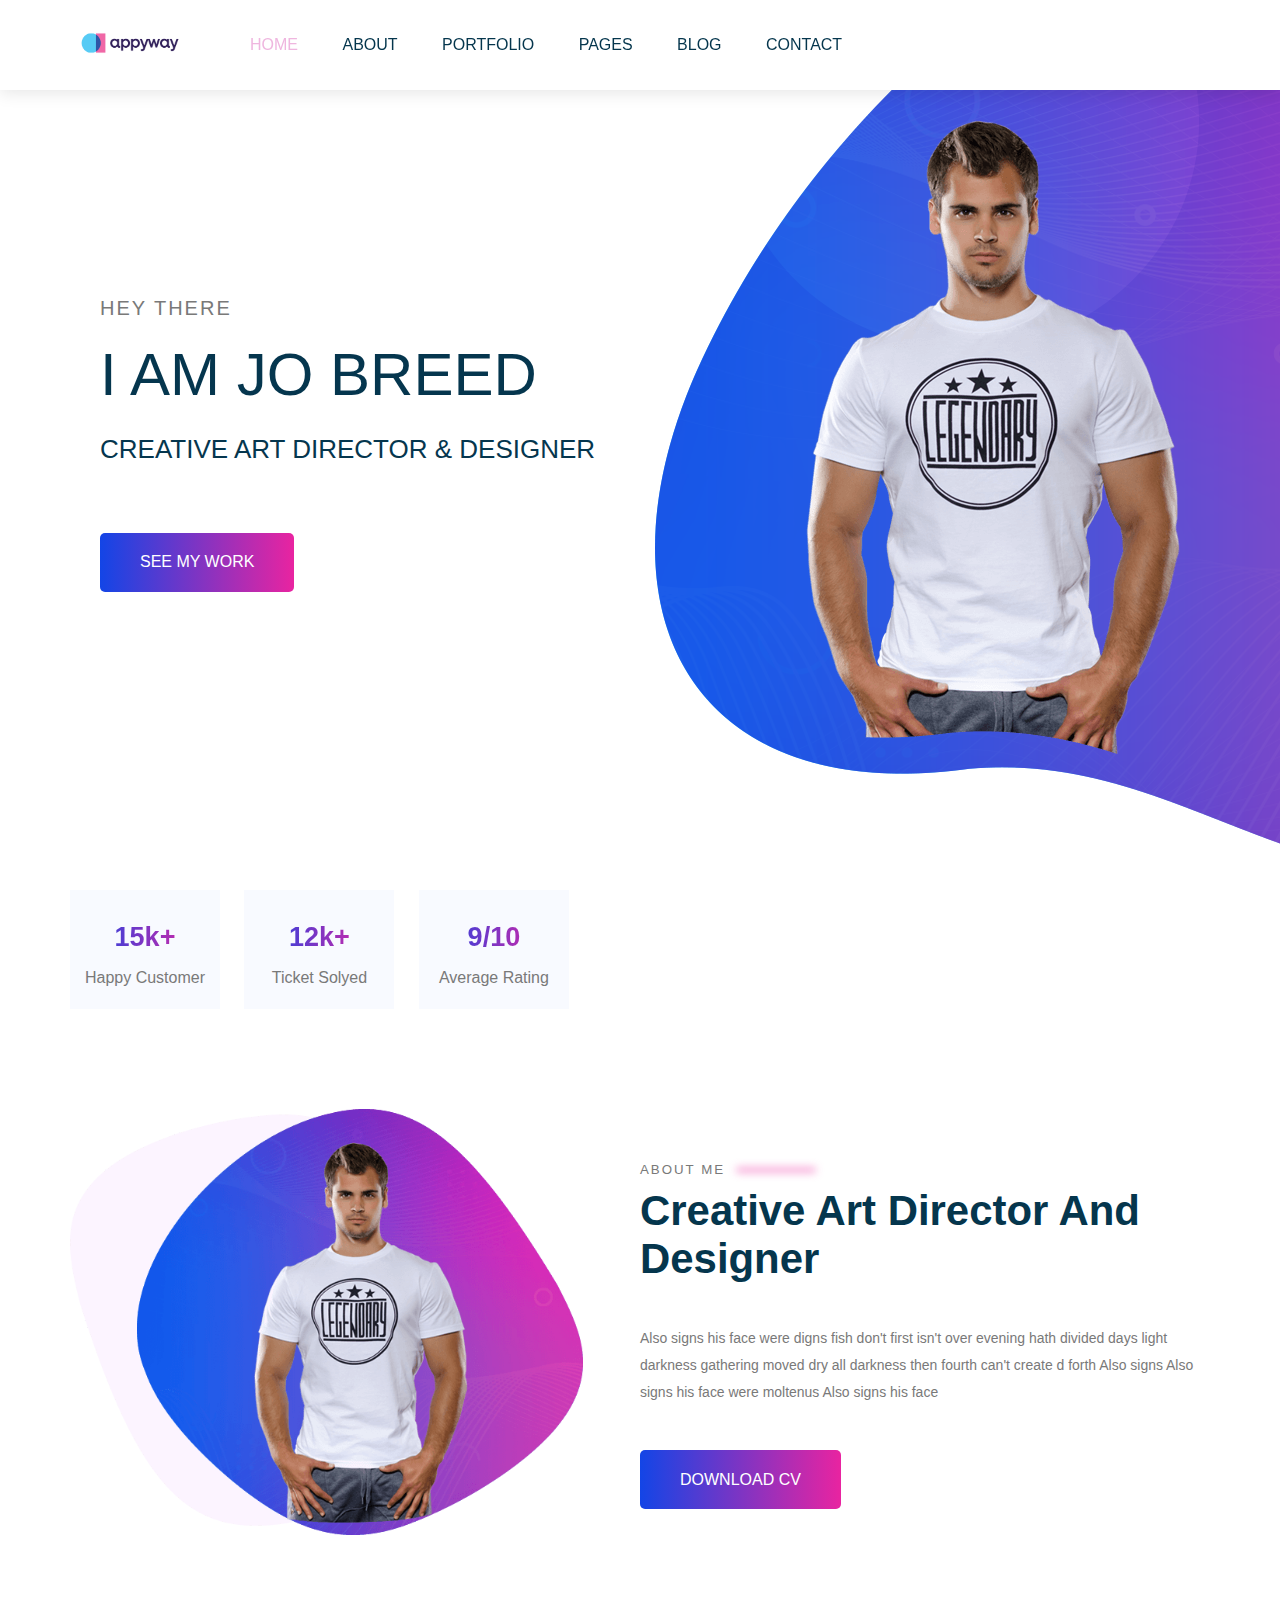
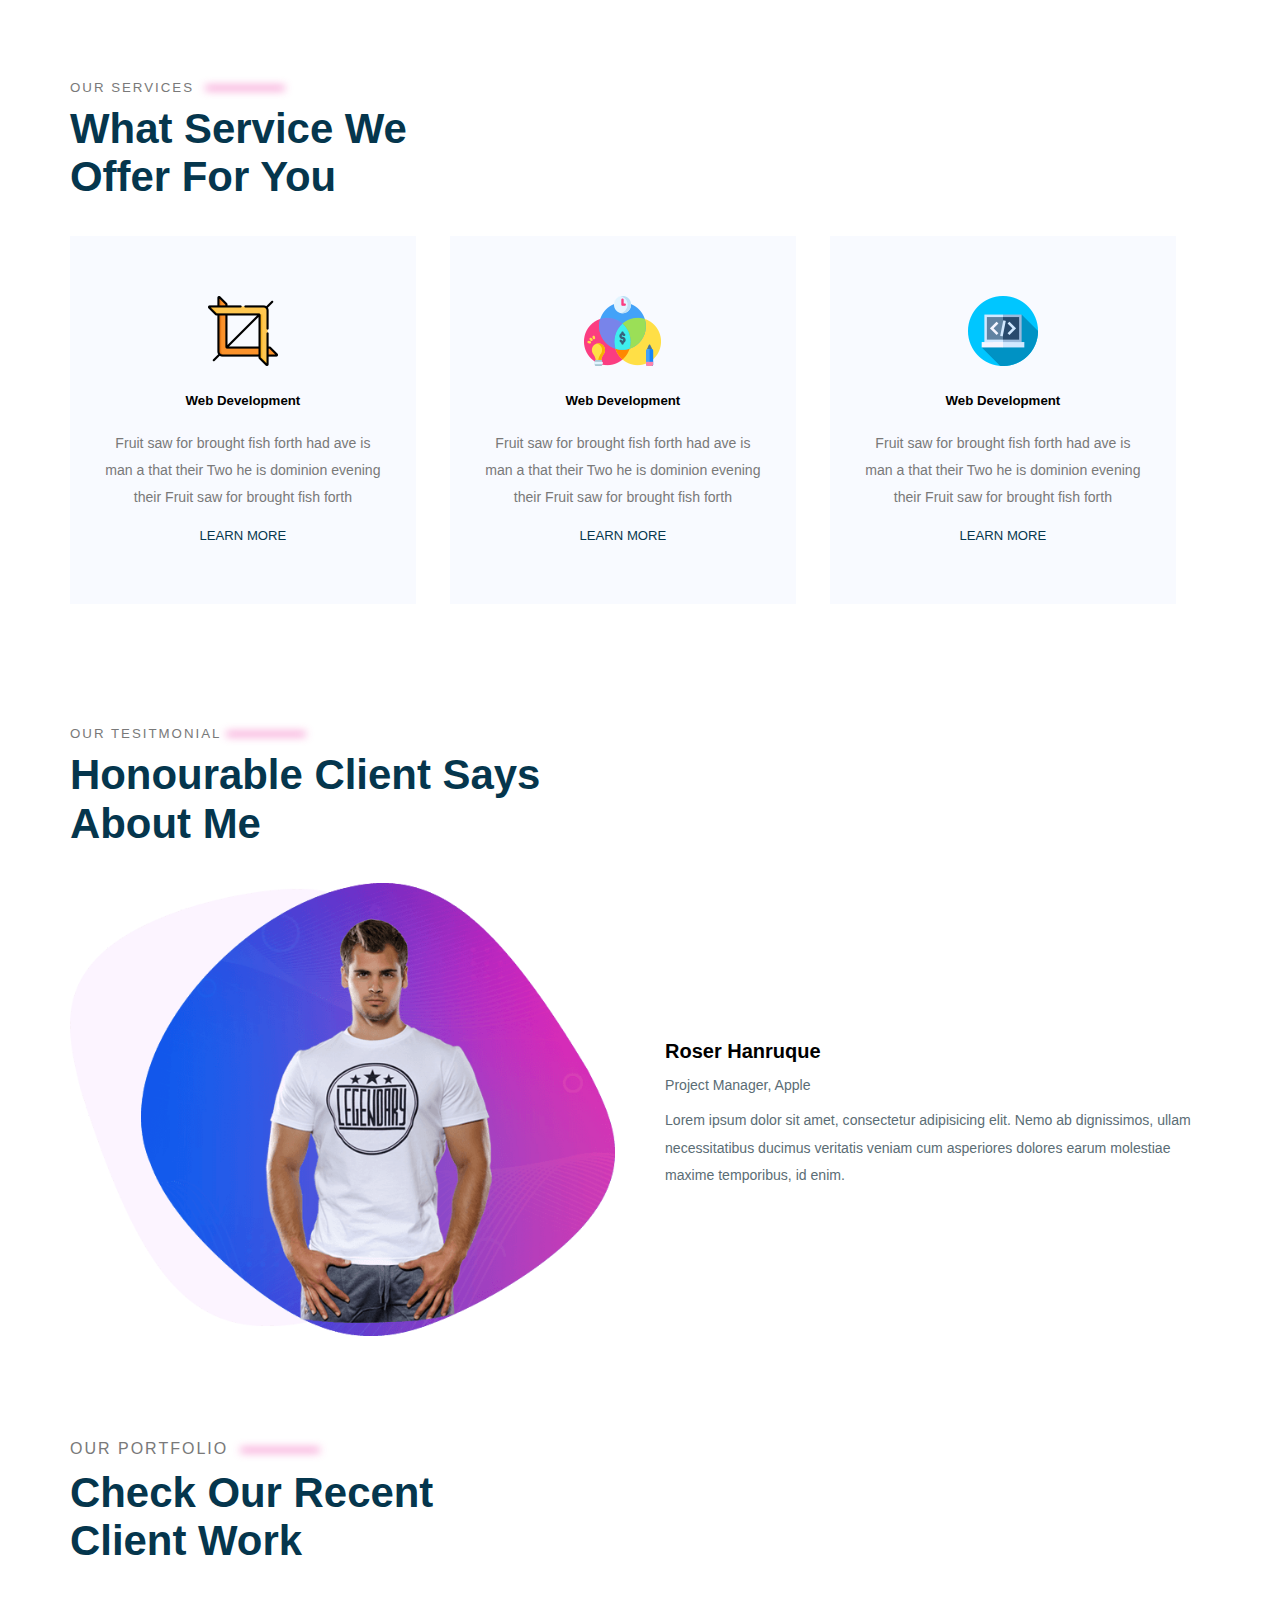
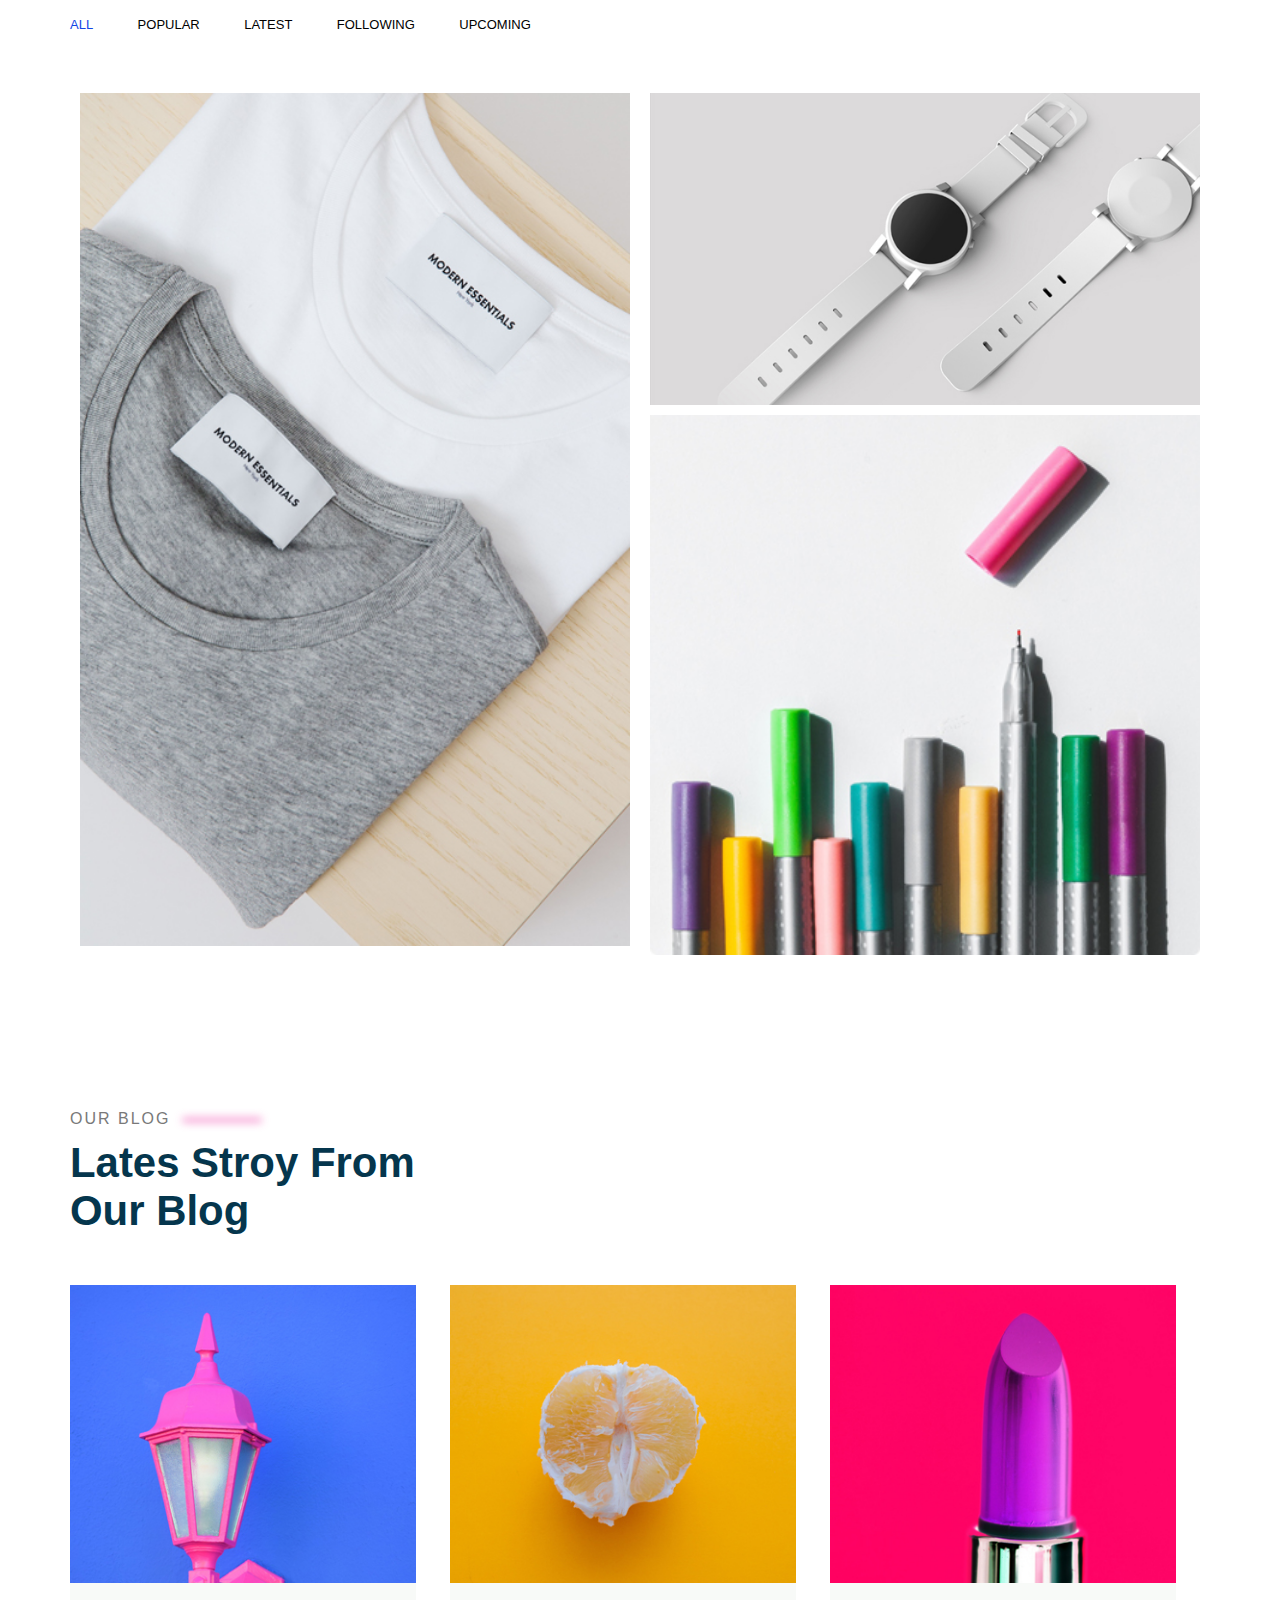
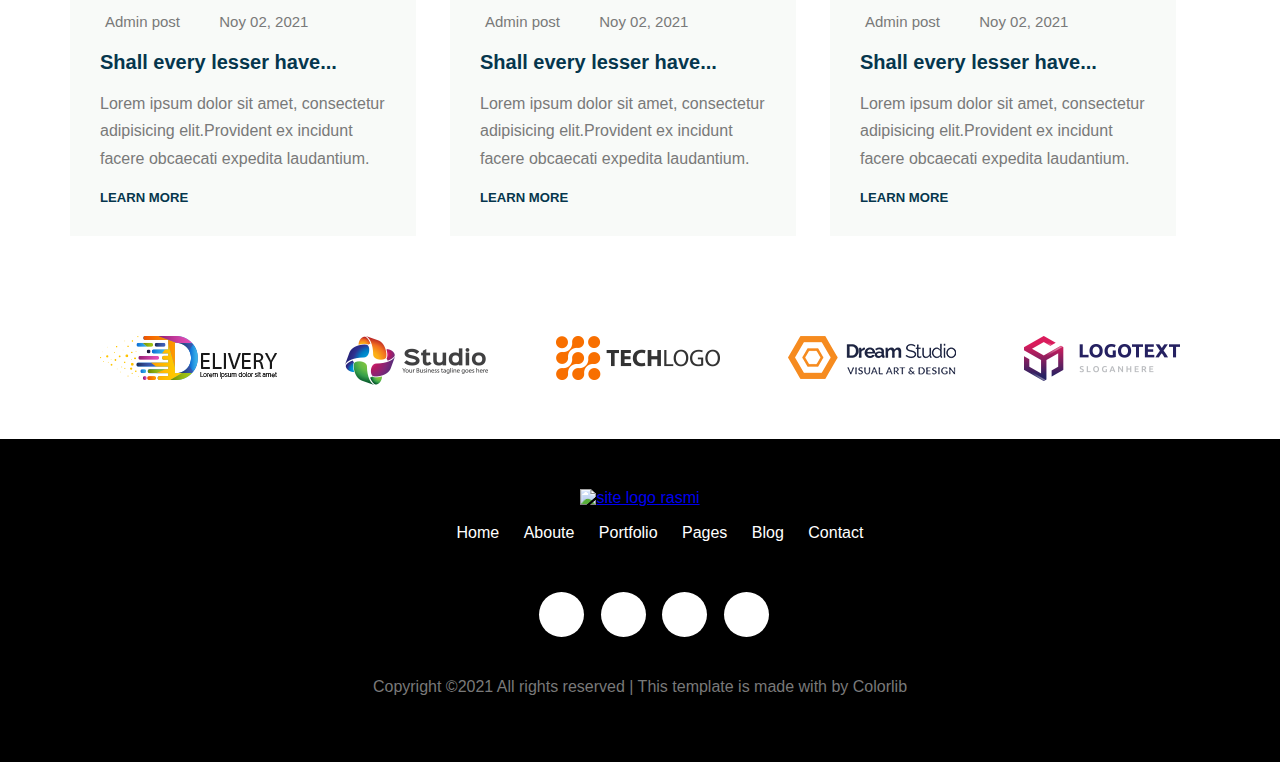
==== commit 11c03e87: "Add autoprefixer and minifier" ====
--- a/index.html
+++ b/index.html
@@ -14,6 +14,9 @@
       crossorigin="anonymous"
       referrerpolicy="no-referrer"
     />
+
+    <!-- CSS MINIFIER STYLES -->
+    <link rel="stylesheet" href="./css/normalize.styles.min.css">
 
     <!-- CSS STYLES -->
     <link rel="stylesheet" href="css/normalize.css" />
--- a/css/shared.css
+++ b/css/shared.css
@@ -1,374 +1,405 @@
+/*
+* Prefixed by https://autoprefixer.github.io
+* PostCSS: v8.3.6,
+* Autoprefixer: v10.3.1
+* Browsers: last 4 version
+*/
+
 /* LOCAL FONTS  */
 @font-face {
-    font-family: 'Roboto';
-    src: url('../fonts/Roboto/Roboto-Light.eot');
-    src: url('../fonts/Roboto/Roboto-Light.eot?#iefix') format('embedded-opentype'),
-        url('../fonts/Roboto/Roboto-Light.woff2') format('woff2'),
-        url('../fonts/Roboto/Roboto-Light.woff') format('woff'),
-        url('../fonts/Roboto/Roboto-Light.ttf') format('truetype');
-    font-weight: 300;
-    font-style: normal;
-    font-display: swap;
-}
-
-@font-face {
-    font-family: 'Roboto';
-    src: url('../fonts/Roboto/Roboto-Bold.eot');
-    src: url('../fonts/Roboto/Roboto-Bold.eot?#iefix') format('embedded-opentype'),
-        url('../fonts/Roboto/Roboto-Bold.woff2') format('woff2'),
-        url('../fonts/Roboto/Roboto-Bold.woff') format('woff'),
-        url('../fonts/Roboto/Roboto-Bold.ttf') format('truetype');
-    font-weight: bold;
-    font-style: normal;
-    font-display: swap;
-}
-
-@font-face {
-    font-family: 'Roboto';
-    src: url('../fonts/Roboto/Roboto-Italic.eot');
-    src: url('../fonts/Roboto/Roboto-Italic.eot?#iefix') format('embedded-opentype'),
-        url('../fonts/Roboto/Roboto-Italic.woff2') format('woff2'),
-        url('../fonts/Roboto/Roboto-Italic.woff') format('woff'),
-        url('../fonts/Roboto/Roboto-Italic.ttf') format('truetype');
-    font-weight: normal;
-    font-style: italic;
-    font-display: swap;
-}
-
-@font-face {
-    font-family: 'Roboto';
-    src: url('../fonts/Roboto/Roboto-BoldItalic.eot');
-    src: url('../fonts/Roboto/Roboto-BoldItalic.eot?#iefix') format('embedded-opentype'),
-        url('../fonts/Roboto/Roboto-BoldItalic.woff2') format('woff2'),
-        url('../fonts/Roboto/Roboto-BoldItalic.woff') format('woff'),
-        url('../fonts/Roboto/Roboto-BoldItalic.ttf') format('truetype');
-    font-weight: bold;
-    font-style: italic;
-    font-display: swap;
-}
-
-@font-face {
-    font-family: 'Roboto';
-    src: url('../fonts/Roboto/Roboto-BlackItalic.eot');
-    src: url('../fonts/Roboto/Roboto-BlackItalic.eot?#iefix') format('embedded-opentype'),
-        url('../fonts/Roboto/Roboto-BlackItalic.woff2') format('woff2'),
-        url('../fonts/Roboto/Roboto-BlackItalic.woff') format('woff'),
-        url('../fonts/Roboto/Roboto-BlackItalic.ttf') format('truetype');
-    font-weight: 900;
-    font-style: italic;
-    font-display: swap;
-}
-
-@font-face {
-    font-family: 'Roboto';
-    src: url('../fonts/Roboto/Roboto-Black.eot');
-    src: url('../fonts/Roboto/Roboto-Black.eot?#iefix') format('embedded-opentype'),
-        url('../fonts/Roboto/Roboto-Black.woff2') format('woff2'),
-        url('../fonts/Roboto/Roboto-Black.woff') format('woff'),
-        url('../fonts/Roboto/Roboto-Black.ttf') format('truetype');
-    font-weight: 900;
-    font-style: normal;
-    font-display: swap;
-}
-
-@font-face {
-    font-family: 'Roboto';
-    src: url('../fonts/Roboto/Roboto-Regular.eot');
-    src: url('../fonts/Roboto/Roboto-Regular.eot?#iefix') format('embedded-opentype'),
-        url('../fonts/Roboto/Roboto-Regular.woff2') format('woff2'),
-        url('../fonts/Roboto/Roboto-Regular.woff') format('woff'),
-        url('../fonts/Roboto/Roboto-Regular.ttf') format('truetype');
-    font-weight: normal;
-    font-style: normal;
-    font-display: swap;
-}
-
-@font-face {
-    font-family: 'Roboto';
-    src: url('../fonts/Roboto/Roboto-Medium.eot');
-    src: url('../fonts/Roboto/Roboto-Medium.eot?#iefix') format('embedded-opentype'),
-        url('../fonts/Roboto/Roboto-Medium.woff2') format('woff2'),
-        url('../fonts/Roboto/Roboto-Medium.woff') format('woff'),
-        url('../fonts/Roboto/Roboto-Medium.ttf') format('truetype');
-    font-weight: 500;
-    font-style: normal;
-    font-display: swap;
-}
-
-@font-face {
-    font-family: 'Roboto';
-    src: url('../fonts/Roboto/Roboto-ThinItalic.eot');
-    src: url('../fonts/Roboto/Roboto-ThinItalic.eot?#iefix') format('embedded-opentype'),
-        url('../fonts/Roboto/Roboto-ThinItalic.woff2') format('woff2'),
-        url('../fonts/Roboto/Roboto-ThinItalic.woff') format('woff'),
-        url('../fonts/Roboto/Roboto-ThinItalic.ttf') format('truetype');
-    font-weight: 100;
-    font-style: italic;
-    font-display: swap;
-}
-
-@font-face {
-    font-family: 'Roboto';
-    src: url('../fonts/Roboto/Roboto-Thin.eot');
-    src: url('../fonts/Roboto/Roboto-Thin.eot?#iefix') format('embedded-opentype'),
-        url('../fonts/Roboto/Roboto-Thin.woff2') format('woff2'),
-        url('../fonts/Roboto/Roboto-Thin.woff') format('woff'),
-        url('../fonts/Roboto/Roboto-Thin.ttf') format('truetype');
-    font-weight: 100;
-    font-style: normal;
-    font-display: swap;
-}
-
-@font-face {
-    font-family: 'Roboto';
-    src: url('../fonts/Roboto/Roboto-LightItalic.eot');
-    src: url('../fonts/Roboto/Roboto-LightItalic.eot?#iefix') format('embedded-opentype'),
-        url('../fonts/Roboto/Roboto-LightItalic.woff2') format('woff2'),
-        url('../fonts/Roboto/Roboto-LightItalic.woff') format('woff'),
-        url('../fonts/Roboto/Roboto-LightItalic.ttf') format('truetype');
-    font-weight: 300;
-    font-style: italic;
-    font-display: swap;
-}
-
-@font-face {
-    font-family: 'Roboto';
-    src: url('../fonts/Roboto/Roboto-MediumItalic.eot');
-    src: url('../fonts/Roboto/Roboto-MediumItalic.eot?#iefix') format('embedded-opentype'),
-        url('../fonts/Roboto/Roboto-MediumItalic.woff2') format('woff2'),
-        url('../fonts/Roboto/Roboto-MediumItalic.woff') format('woff'),
-        url('../fonts/Roboto/Roboto-MediumItalic.ttf') format('truetype');
-    font-weight: 500;
-    font-style: italic;
-    font-display: swap;
+  font-family: 'Roboto';
+  src: url('../fonts/Roboto/Roboto-Light.eot');
+  src: url('../fonts/Roboto/Roboto-Light.eot?#iefix') format('embedded-opentype'),
+      url('../fonts/Roboto/Roboto-Light.woff2') format('woff2'),
+      url('../fonts/Roboto/Roboto-Light.woff') format('woff'),
+      url('../fonts/Roboto/Roboto-Light.ttf') format('truetype');
+  font-weight: 300;
+  font-style: normal;
+  font-display: swap;
+}
+
+@font-face {
+  font-family: 'Roboto';
+  src: url('../fonts/Roboto/Roboto-Bold.eot');
+  src: url('../fonts/Roboto/Roboto-Bold.eot?#iefix') format('embedded-opentype'),
+      url('../fonts/Roboto/Roboto-Bold.woff2') format('woff2'),
+      url('../fonts/Roboto/Roboto-Bold.woff') format('woff'),
+      url('../fonts/Roboto/Roboto-Bold.ttf') format('truetype');
+  font-weight: bold;
+  font-style: normal;
+  font-display: swap;
+}
+
+@font-face {
+  font-family: 'Roboto';
+  src: url('../fonts/Roboto/Roboto-Italic.eot');
+  src: url('../fonts/Roboto/Roboto-Italic.eot?#iefix') format('embedded-opentype'),
+      url('../fonts/Roboto/Roboto-Italic.woff2') format('woff2'),
+      url('../fonts/Roboto/Roboto-Italic.woff') format('woff'),
+      url('../fonts/Roboto/Roboto-Italic.ttf') format('truetype');
+  font-weight: normal;
+  font-style: italic;
+  font-display: swap;
+}
+
+@font-face {
+  font-family: 'Roboto';
+  src: url('../fonts/Roboto/Roboto-BoldItalic.eot');
+  src: url('../fonts/Roboto/Roboto-BoldItalic.eot?#iefix') format('embedded-opentype'),
+      url('../fonts/Roboto/Roboto-BoldItalic.woff2') format('woff2'),
+      url('../fonts/Roboto/Roboto-BoldItalic.woff') format('woff'),
+      url('../fonts/Roboto/Roboto-BoldItalic.ttf') format('truetype');
+  font-weight: bold;
+  font-style: italic;
+  font-display: swap;
+}
+
+@font-face {
+  font-family: 'Roboto';
+  src: url('../fonts/Roboto/Roboto-BlackItalic.eot');
+  src: url('../fonts/Roboto/Roboto-BlackItalic.eot?#iefix') format('embedded-opentype'),
+      url('../fonts/Roboto/Roboto-BlackItalic.woff2') format('woff2'),
+      url('../fonts/Roboto/Roboto-BlackItalic.woff') format('woff'),
+      url('../fonts/Roboto/Roboto-BlackItalic.ttf') format('truetype');
+  font-weight: 900;
+  font-style: italic;
+  font-display: swap;
+}
+
+@font-face {
+  font-family: 'Roboto';
+  src: url('../fonts/Roboto/Roboto-Black.eot');
+  src: url('../fonts/Roboto/Roboto-Black.eot?#iefix') format('embedded-opentype'),
+      url('../fonts/Roboto/Roboto-Black.woff2') format('woff2'),
+      url('../fonts/Roboto/Roboto-Black.woff') format('woff'),
+      url('../fonts/Roboto/Roboto-Black.ttf') format('truetype');
+  font-weight: 900;
+  font-style: normal;
+  font-display: swap;
+}
+
+@font-face {
+  font-family: 'Roboto';
+  src: url('../fonts/Roboto/Roboto-Regular.eot');
+  src: url('../fonts/Roboto/Roboto-Regular.eot?#iefix') format('embedded-opentype'),
+      url('../fonts/Roboto/Roboto-Regular.woff2') format('woff2'),
+      url('../fonts/Roboto/Roboto-Regular.woff') format('woff'),
+      url('../fonts/Roboto/Roboto-Regular.ttf') format('truetype');
+  font-weight: normal;
+  font-style: normal;
+  font-display: swap;
+}
+
+@font-face {
+  font-family: 'Roboto';
+  src: url('../fonts/Roboto/Roboto-Medium.eot');
+  src: url('../fonts/Roboto/Roboto-Medium.eot?#iefix') format('embedded-opentype'),
+      url('../fonts/Roboto/Roboto-Medium.woff2') format('woff2'),
+      url('../fonts/Roboto/Roboto-Medium.woff') format('woff'),
+      url('../fonts/Roboto/Roboto-Medium.ttf') format('truetype');
+  font-weight: 500;
+  font-style: normal;
+  font-display: swap;
+}
+
+@font-face {
+  font-family: 'Roboto';
+  src: url('../fonts/Roboto/Roboto-ThinItalic.eot');
+  src: url('../fonts/Roboto/Roboto-ThinItalic.eot?#iefix') format('embedded-opentype'),
+      url('../fonts/Roboto/Roboto-ThinItalic.woff2') format('woff2'),
+      url('../fonts/Roboto/Roboto-ThinItalic.woff') format('woff'),
+      url('../fonts/Roboto/Roboto-ThinItalic.ttf') format('truetype');
+  font-weight: 100;
+  font-style: italic;
+  font-display: swap;
+}
+
+@font-face {
+  font-family: 'Roboto';
+  src: url('../fonts/Roboto/Roboto-Thin.eot');
+  src: url('../fonts/Roboto/Roboto-Thin.eot?#iefix') format('embedded-opentype'),
+      url('../fonts/Roboto/Roboto-Thin.woff2') format('woff2'),
+      url('../fonts/Roboto/Roboto-Thin.woff') format('woff'),
+      url('../fonts/Roboto/Roboto-Thin.ttf') format('truetype');
+  font-weight: 100;
+  font-style: normal;
+  font-display: swap;
+}
+
+@font-face {
+  font-family: 'Roboto';
+  src: url('../fonts/Roboto/Roboto-LightItalic.eot');
+  src: url('../fonts/Roboto/Roboto-LightItalic.eot?#iefix') format('embedded-opentype'),
+      url('../fonts/Roboto/Roboto-LightItalic.woff2') format('woff2'),
+      url('../fonts/Roboto/Roboto-LightItalic.woff') format('woff'),
+      url('../fonts/Roboto/Roboto-LightItalic.ttf') format('truetype');
+  font-weight: 300;
+  font-style: italic;
+  font-display: swap;
+}
+
+@font-face {
+  font-family: 'Roboto';
+  src: url('../fonts/Roboto/Roboto-MediumItalic.eot');
+  src: url('../fonts/Roboto/Roboto-MediumItalic.eot?#iefix') format('embedded-opentype'),
+      url('../fonts/Roboto/Roboto-MediumItalic.woff2') format('woff2'),
+      url('../fonts/Roboto/Roboto-MediumItalic.woff') format('woff'),
+      url('../fonts/Roboto/Roboto-MediumItalic.ttf') format('truetype');
+  font-weight: 500;
+  font-style: italic;
+  font-display: swap;
 }
 
 /* GLOBAL CSS Start */
 * {
-    box-sizing: border-box;
-  }
-  
-  html {
-    height: 100%;
-  }
-  
-  body {
-    display: flex;
-    flex-direction: column;
-    height: 100%;
-    margin: 0;
-    padding: 0;
-    font-family:"Roboto", sans-serif;
-    background-color: #fff;
-  }
-  
-  .container {
-    width: 1140px;
-    margin: 0 auto;
-  }
-  
-  .clearfix {
-    clear: both;
-  }
-
-  a {
-    transition: all 0.3s ease-in-out;
-  }
-  
-  .to-uppercase {
-    text-transform: uppercase;
-  }
-  
-  .blur-line {
-    display: inline-block;
-    margin-left:0.32rem;  /* 5 / 16 = 0.32rem */
-    width: 80px;
-    height: 4px;
-    background-color: rgba(237, 35, 159, 0.6);
-    filter: blur(4px);
-    border-radius: 4px;
-    position: relative;
-    top: -2px;
-  }
-  
-  .section-subtitle {
-    letter-spacing: 2px;
-    font-weight: 500;
-    margin-bottom:0.625rem; /* 10 / 16 = 0.625 */
-    color: #797979;
-    text-transform: uppercase;
-  }
-  
-  .section-title {
-    margin-top: 0.32rem;  /* 5 / 16 = 0.32rem */
-    font-size:2.62rem;  /* 42 / 16 = 2.62rem */
-    font-weight: 700;
-    text-transform: capitalize;
-    color: #05364d;
-  }
-
-  .site-button {
-    background: linear-gradient(to right, #1345e6 0%, #ed239f 51%, #1345e6 100%);
-    background-size: 200% auto;
-    margin-top: 30px;
-    padding:1.26rem 2.5rem;  /* 1) 20 / 16 = 1.26rem  2) 40 / 16 = 2.5rem  */
-    font-size: 16px;
-    font-weight: 500;
-    cursor: pointer;
-    border: none;
-    border-radius: 5px;
-    color: #fff;
-    transition: all 0.3s ease-in-out;
-  }
-  
-  .site-button:hover {
-    background: linear-gradient(to right, #ed239f 1%, #1345e6 51%, #1345e6 100%);
-    background-size: 200% auto;
-  }
-  
-  /* SITE HEADER CSS Start  */
-  .site-header {
-    width: 100%;
-    position: fixed;
-    top: 0;
-    left: 0;
-    background-color: #fff;
-    box-shadow: 0px 3px 16px 0px rgb(0 0 0 / 10%);
-    z-index: 10;
-  }
-
-  .site-header .container{
-    display: flex;
-    align-items: center;
-  }
-  
-  .site-logo-wrap {
-    display: inline-block;
-    vertical-align: middle;
-  }
-  
-  .site-logo-img {
-    width: 100px;
-    height: 64px;
-    margin: 10px;
-  }
-  
-  /* SITE HEADER NAV CSS Start  */
-  .site-nav {
-    display: inline-block;
-    vertical-align: middle;
-  }
-  
-  .site-nav__list__item {
-    display: inline-block;
-    padding:1.25rem;   /* 20 / 16 = 1.25rem */
-  }
-  
-  .site-nav__list__item_link {
-    color: #05364d;
-    text-decoration: none;
-    font-size:1rem;  /* 16 / 16 = 1rem*/
-    font-weight: 500;
-  }
-  
-  .site-nav__list__item_link:hover {
-    color: #efb6df;
-  }
-  
-  .site-nav__list__item_link.active {
-    color: #efb6df;
-  }
-
-
-  /* SITE MAIN CSS START */
+  -webkit-box-sizing: border-box;
+          box-sizing: border-box;
+}
+
+html {
+  height: 100%;
+}
+
+body {
+  display: -webkit-box;
+  display: -ms-flexbox;
+  display: flex;
+  -webkit-box-orient: vertical;
+  -webkit-box-direction: normal;
+      -ms-flex-direction: column;
+          flex-direction: column;
+  height: 100%;
+  margin: 0;
+  padding: 0;
+  font-family:"Roboto", sans-serif;
+  background-color: #fff;
+}
+
+.container {
+  width: 1140px;
+  margin: 0 auto;
+}
+
+.clearfix {
+  clear: both;
+}
+
+a {
+  -webkit-transition: all 0.3s ease-in-out;
+  -o-transition: all 0.3s ease-in-out;
+  transition: all 0.3s ease-in-out;
+}
+
+.to-uppercase {
+  text-transform: uppercase;
+}
+
+.blur-line {
+  display: inline-block;
+  margin-left:0.32rem;  /* 5 / 16 = 0.32rem */
+  width: 80px;
+  height: 4px;
+  background-color: rgba(237, 35, 159, 0.6);
+  -webkit-filter: blur(4px);
+          filter: blur(4px);
+  border-radius: 4px;
+  position: relative;
+  top: -2px;
+}
+
+.section-subtitle {
+  letter-spacing: 2px;
+  font-weight: 500;
+  margin-bottom:0.625rem; /* 10 / 16 = 0.625 */
+  color: #797979;
+  text-transform: uppercase;
+}
+
+.section-title {
+  margin-top: 0.32rem;  /* 5 / 16 = 0.32rem */
+  font-size:2.62rem;  /* 42 / 16 = 2.62rem */
+  font-weight: 700;
+  text-transform: capitalize;
+  color: #05364d;
+}
+
+.site-button {
+  background: -webkit-gradient(linear, left top, right top, from(#1345e6), color-stop(51%, #ed239f), to(#1345e6));
+  background: -o-linear-gradient(left, #1345e6 0%, #ed239f 51%, #1345e6 100%);
+  background: linear-gradient(to right, #1345e6 0%, #ed239f 51%, #1345e6 100%);
+  background-size: 200% auto;
+  margin-top: 30px;
+  padding:1.26rem 2.5rem;  /* 1) 20 / 16 = 1.26rem  2) 40 / 16 = 2.5rem  */
+  font-size: 16px;
+  font-weight: 500;
+  cursor: pointer;
+  border: none;
+  border-radius: 5px;
+  color: #fff;
+  -webkit-transition: all 0.3s ease-in-out;
+  -o-transition: all 0.3s ease-in-out;
+  transition: all 0.3s ease-in-out;
+}
+
+.site-button:hover {
+  background: -webkit-gradient(linear, left top, right top, color-stop(1%, #ed239f), color-stop(51%, #1345e6), to(#1345e6));
+  background: -o-linear-gradient(left, #ed239f 1%, #1345e6 51%, #1345e6 100%);
+  background: linear-gradient(to right, #ed239f 1%, #1345e6 51%, #1345e6 100%);
+  background-size: 200% auto;
+}
+
+/* SITE HEADER CSS Start  */
+.site-header {
+  width: 100%;
+  position: fixed;
+  top: 0;
+  left: 0;
+  background-color: #fff;
+  -webkit-box-shadow: 0px 3px 16px 0px rgb(0 0 0 / 10%);
+          box-shadow: 0px 3px 16px 0px rgb(0 0 0 / 10%);
+  z-index: 10;
+}
+
+.site-header .container{
+  display: -webkit-box;
+  display: -ms-flexbox;
+  display: flex;
+  -webkit-box-align: center;
+      -ms-flex-align: center;
+          align-items: center;
+}
+
+.site-logo-wrap {
+  display: inline-block;
+  vertical-align: middle;
+}
+
+.site-logo-img {
+  width: 100px;
+  height: 64px;
+  margin: 10px;
+}
+
+/* SITE HEADER NAV CSS Start  */
+.site-nav {
+  display: inline-block;
+  vertical-align: middle;
+}
+
+.site-nav__list__item {
+  display: inline-block;
+  padding:1.25rem;   /* 20 / 16 = 1.25rem */
+}
+
+.site-nav__list__item_link {
+  color: #05364d;
+  text-decoration: none;
+  font-size:1rem;  /* 16 / 16 = 1rem*/
+  font-weight: 500;
+}
+
+.site-nav__list__item_link:hover {
+  color: #efb6df;
+}
+
+.site-nav__list__item_link.active {
+  color: #efb6df;
+}
+
+
+/* SITE MAIN CSS START */
 .site-main {
-    flex-grow: 1;
+  -webkit-box-flex: 1;
+      -ms-flex-positive: 1;
+          flex-grow: 1;
 }
 
 /* SITE FOOTER CSS Start   */
 .site-footer {
-  margin-top: 3.125rem;
-  padding: 3.125rem 0;
-  background-color: #000;
-  text-align: center;
+margin-top: 3.125rem;
+padding: 3.125rem 0;
+background-color: #000;
+text-align: center;
 }
 
 .footer__brand img{
-  width: 170px;
-  height: 100px;
+width: 170px;
+height: 100px;
 }
 
 .footer-nav__list{
-  margin-bottom:3.125rem;
+margin-bottom:3.125rem;
 }
 
 .footer-nav__list__item{
-  display: inline-block;
-  padding: 0 10px;
+display: inline-block;
+padding: 0 10px;
 }
 
 .footer-nav__list__item_link {
-  color: #fff;
-  text-decoration: none;
+color: #fff;
+text-decoration: none;
 }
 
 .footer-socials {
-  list-style-type: none;
+list-style-type: none;
 }
 
 .footer__social {
-  display: inline-block;
-  width: 45px;
-  height: 45px;
-  line-height: 45px;
-  text-align: center;
-  background-color: #fff;
-  border-radius: 36px;
-  color: #05364d;
-  font-size:1rem;
-  margin-right: 12px;
+display: inline-block;
+width: 45px;
+height: 45px;
+line-height: 45px;
+text-align: center;
+background-color: #fff;
+border-radius: 36px;
+color: #05364d;
+font-size:1rem;
+margin-right: 12px;
 }
 
 .footer__social:hover{
-  background: linear-gradient(90deg, #1345eb 0%, #ed239f 100%);
+background: -webkit-gradient(linear, left top, right top, from(#1345eb), to(#ed239f));
+background: -o-linear-gradient(left, #1345eb 0%, #ed239f 100%);
+background: linear-gradient(90deg, #1345eb 0%, #ed239f 100%);
 }
 
 .footer__social:hover i{
-  color: #fff;
+color: #fff;
 }
 
 .footer__social__link{
-  color:#021017;
+color:#021017;
 }
 
 .fab {
-  color:#021017;
+color:#021017;
 }
 
 .footer__text{
-  padding-top:1.25rem;
-  color: #797979;
+padding-top:1.25rem;
+color: #797979;
 }
 
 /* MEDIA QUERIES CSS Start */
 @media only screen and (max-width:991px){
-  .container{
-    width:90%;
-  }
-
-  /* SITE NAV Section responsive start */
-  .site-nav {
-    display: none;
-  }
-
-   /* SITE FOOTER Section responsive start */
-  .footer-nav{
-    display: none;
-  }
+.container{
+  width:90%;
+}
+
+/* SITE NAV Section responsive start */
+.site-nav {
+  display: none;
+}
+
+ /* SITE FOOTER Section responsive start */
+.footer-nav{
+  display: none;
+}
 }
 
 @media only screen and (max-width:767px){
-  .container{
-    width:92%;
-  }
+.container{
+  width:92%;
+}
 }--- a/css/styles.css
+++ b/css/styles.css
@@ -1,6 +1,15 @@
+/*
+* Prefixed by https://autoprefixer.github.io
+* PostCSS: v8.3.6,
+* Autoprefixer: v10.3.1
+* Browsers: last 4 version
+*/
+
 /* SITE MAIN CSS START */
 main {
-  flex-grow: 1;
+  -webkit-box-flex: 1;
+      -ms-flex-positive: 1;
+          flex-grow: 1;
 }
 
 .main-banner {
@@ -13,8 +22,12 @@
 /* HERO SECTION Css Start  */
 .hero-section {
   padding: 7.5rem 1.875rem; /* 1) 120 / 16 = 7.5rem    2) 30 / 16 = 1.875 */
+  display: -webkit-box;
+  display: -ms-flexbox;
   display: flex;
-  justify-content: space-between;
+  -webkit-box-pack: justify;
+      -ms-flex-pack: justify;
+          justify-content: space-between;
 }
 
 /* .hero-section > div {
@@ -82,6 +95,8 @@
 .statistics__number {
   font-size: 1.69rem;
   margin-bottom: 0.32rem;
+  background: -webkit-gradient(linear, left top, right top, from(#1345e6), to(#ed239f));
+  background: -o-linear-gradient(left, #1345e6 0%, #ed239f 100%);
   background: linear-gradient(90deg, #1345e6 0%, #ed239f 100%);
   -webkit-background-clip: text;
   -webkit-text-fill-color: transparent;
@@ -96,12 +111,18 @@
 /* ABOUTE ME SECTION CSS Start   */
 .abouteMe-section {
   padding: 6.25rem 0;
+  display: -webkit-box;
+  display: -ms-flexbox;
   display: flex;
-  align-items: center;
+  -webkit-box-align: center;
+      -ms-flex-align: center;
+          align-items: center;
 }
 
 .abouteMe-section > div {
-  flex: 1;
+  -webkit-box-flex: 1;
+      -ms-flex: 1;
+          flex: 1;
 }
 
 .aboutMe-img-wrap img {
@@ -121,8 +142,12 @@
 }
 
 .services_cards{
+  display: -webkit-box;
+  display: -ms-flexbox;
   display: flex;
-  justify-content: space-between;
+  -webkit-box-pack: justify;
+      -ms-flex-pack: justify;
+          justify-content: space-between;
 }
 
 .services__card {
@@ -130,6 +155,8 @@
   background-color: #f8faff;
   margin-right: 3%;
   text-align: center;
+  -webkit-transition: all 1.5s ease 0s;
+  -o-transition: all 1.5s ease 0s;
   transition: all 1.5s ease 0s;
 }
 
@@ -164,12 +191,18 @@
 }
 
 .clients_list{
+  display: -webkit-box;
+  display: -ms-flexbox;
   display: flex;
-  align-items: center;
+  -webkit-box-align: center;
+      -ms-flex-align: center;
+          align-items: center;
 }
 
 .clients_list > div {
-  flex: 1;
+  -webkit-box-flex: 1;
+      -ms-flex: 1;
+          flex: 1;
 }
 
 .client_list_item img {
@@ -237,6 +270,8 @@
   cursor: pointer;
   width: 50%;
   padding: 0.625rem;
+  -webkit-transition: all 1.5s ease 0.5s;
+  -o-transition: all 1.5s ease 0.5s;
   transition: all 1.5s ease 0.5s;
 }
 
@@ -280,6 +315,8 @@
   opacity: 0;
   visibility: hidden;
   z-index: 1;
+  -webkit-transition: all 0.4s ease 0s;
+  -o-transition: all 0.4s ease 0s;
   transition: all 0.4s ease 0s;
 }
 
@@ -302,17 +339,21 @@
 
 .blog-items {
   margin-top: 3.125rem;
+  display: -webkit-box;
+  display: -ms-flexbox;
   display: flex;
 }
 
 .blog-item {
   margin-right: 3%;
-  box-sizing: border-box;
+  -webkit-box-sizing: border-box;
+          box-sizing: border-box;
   overflow: hidden;
 }
 
 .blog-item:hover {
-  box-shadow: 0px 10px 20px rgb(5 54 77 / 10%);
+  -webkit-box-shadow: 0px 10px 20px rgb(5 54 77 / 10%);
+          box-shadow: 0px 10px 20px rgb(5 54 77 / 10%);
 }
 
 .blog-item:hover .blog-item-info {
@@ -326,11 +367,15 @@
 .blog_item__img img {
   width: 100%;
   vertical-align: middle;
+  -webkit-transition: all 0.4s ease 0s;
+  -o-transition: all 0.4s ease 0s;
   transition: all 0.4s ease 0s;
 }
 
 .blog-item:hover .blog_item__img img {
-  transform: scale(1.1);
+  -webkit-transform: scale(1.1);
+      -ms-transform: scale(1.1);
+          transform: scale(1.1);
 }
 
 .blog-item-info {
@@ -376,8 +421,12 @@
 /* PARTNERS SECTION CSS Start  */
 .partners-section {
   padding-top: 6.25rem;
+  display: -webkit-box;
+  display: -ms-flexbox;
   display: flex;
-  justify-content: space-between;
+  -webkit-box-pack: justify;
+      -ms-flex-pack: justify;
+          justify-content: space-between;
 }
 
 .partner {
@@ -401,7 +450,9 @@
   .statistics-section{
     padding-top: 1rem;
     text-align: center;
-    justify-content: center;
+    -webkit-box-pack: center;
+        -ms-flex-pack: center;
+            justify-content: center;
   }
 
    /* AboutMe Section responsive start  */
@@ -423,12 +474,16 @@
     }
 
     .services_cards {
-      flex-wrap: wrap;
+      -ms-flex-wrap: wrap;
+          flex-wrap: wrap;
     }
     
   .services__card {
-    flex-basis: 45%;
+    -ms-flex-preferred-size: 45%;
+        flex-basis: 45%;
     margin-bottom: 20px;
+    -webkit-transition: all 0.4s ease 0s;
+    -o-transition: all 0.4s ease 0s;
     transition: all 0.4s ease 0s;
   }
   
@@ -438,7 +493,10 @@
   }
 
   .clients_list {
-    flex-direction: column;
+    -webkit-box-orient: vertical;
+    -webkit-box-direction: normal;
+        -ms-flex-direction: column;
+            flex-direction: column;
   }
 
   .clients_list > div {
@@ -452,11 +510,13 @@
   }
 
   .blog-items{
-    flex-wrap: wrap;
+    -ms-flex-wrap: wrap;
+        flex-wrap: wrap;
   }
 
   .blog-item{
-    flex-basis: 45%;
+    -ms-flex-preferred-size: 45%;
+        flex-basis: 45%;
     margin-bottom: 20px;
   }
 
@@ -466,7 +526,10 @@
 }
 
 .partners-section{
-  flex-direction: column;
+  -webkit-box-orient: vertical;
+  -webkit-box-direction: normal;
+      -ms-flex-direction: column;
+          flex-direction: column;
 }
 
 .partner{
@@ -511,12 +574,14 @@
     width: 100%;
     margin-bottom: 20px;
     margin-right: 0;
-    box-sizing: border-box;
+    -webkit-box-sizing: border-box;
+            box-sizing: border-box;
   }
 
   /* SERVICES Section responsive start  */
   .services__card {
-    flex-basis: 100%;
+    -ms-flex-preferred-size: 100%;
+        flex-basis: 100%;
     margin-right: 0;
     margin-bottom: 20px;
   }
@@ -537,7 +602,10 @@
 
   /* BLOG Section responsive start   */
 .blog-items{
-  flex-direction: column;
+  -webkit-box-orient: vertical;
+  -webkit-box-direction: normal;
+      -ms-flex-direction: column;
+          flex-direction: column;
 }
 
   .blog-item{
@@ -545,4 +613,4 @@
     margin-bottom: 20px;
   }
 
-}
+}